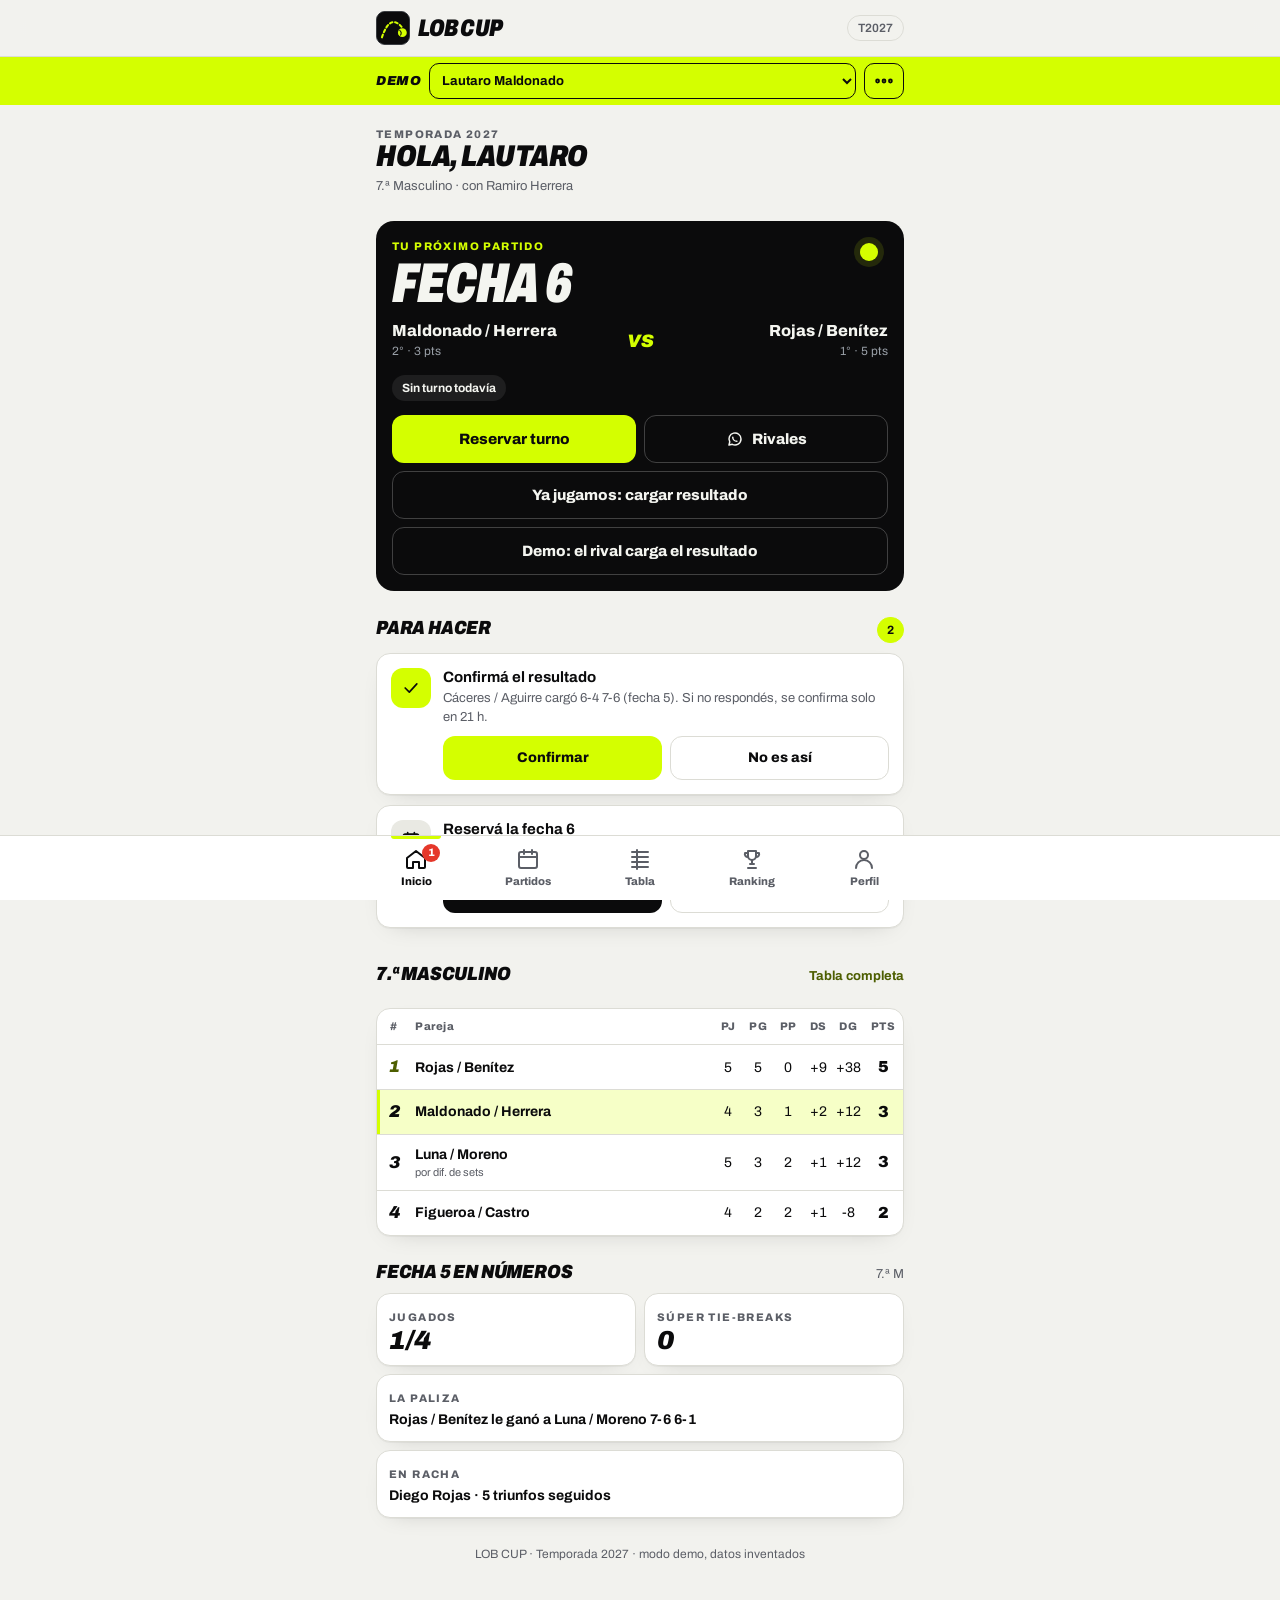
==== demo/lob-cup-demo.html @ bacb91ec "Pantallas: inicio, partidos, tabla, ranking, perfil y panel; demo en un archivo Co-Authored-By: Clau" ====
<!doctype html>
<html lang="es-AR">
<head>
<meta charset="utf-8">
<meta name="viewport" content="width=device-width, initial-scale=1, viewport-fit=cover">
<meta name="theme-color" content="#0b0b0c">
<meta name="description" content="Liga amateur de pádel: fixture, resultados, tabla y ranking.">
<title>LOB CUP</title>
<link rel="preconnect" href="https://fonts.googleapis.com">
<link rel="preconnect" href="https://fonts.gstatic.com" crossorigin>
<link href="https://fonts.googleapis.com/css2?family=Archivo:ital,wdth,wght@0,62..125,400..900;1,62..125,400..900&display=swap" rel="stylesheet">
<style>
/* =====================================================================
   LOB CUP — identidad visual
   Negro + amarillo "volt" + rojo de alerta. Tipografía Archivo (ancha y
   condensada, en itálica para los titulares). Mobile-first (390 px).
   ===================================================================== */
:root {
  --bg: #f2f2ee;
  --surface: #ffffff;
  --surface-2: #e9e9e3;
  --ink: #0b0b0c;
  --mute: #5b5e66;
  --line: #dcdcd5;
  --volt: #d4ff00;
  --volt-ink: #0b0b0c;
  --volt-text: #4d5e00;      /* volt legible sobre fondo claro */
  --hot: #e5372a;
  --ok: #0f9f5a;
  --warn: #b26b00;
  --blue: #2c5bff;
  --hero: #0b0b0c;
  --hero-ink: #f4f5f0;
  --hero-mute: #9aa0a8;
  --shadow: 0 1px 0 rgba(0, 0, 0, .04), 0 8px 24px -16px rgba(0, 0, 0, .25);
  --r: 14px;
  --tab-h: 64px;
  --font: 'Archivo', system-ui, -apple-system, 'Segoe UI', Roboto, sans-serif;
  color-scheme: light;
}
@media (prefers-color-scheme: dark) {
  :root:not([data-theme="light"]) {
    --bg: #0a0b0d; --surface: #15171b; --surface-2: #1e2127; --ink: #f4f5f0; --mute: #979ca6; --line: #282c33;
    --volt-text: #d4ff00; --hot: #ff5446; --ok: #2fdc84; --warn: #ffb020; --blue: #6b8cff;
    --hero: #000000; --shadow: 0 1px 0 rgba(255, 255, 255, .03); color-scheme: dark;
  }
}
:root[data-theme="dark"] {
  --bg: #0a0b0d; --surface: #15171b; --surface-2: #1e2127; --ink: #f4f5f0; --mute: #979ca6; --line: #282c33;
  --volt-text: #d4ff00; --hot: #ff5446; --ok: #2fdc84; --warn: #ffb020; --blue: #6b8cff;
  --hero: #000000; --shadow: 0 1px 0 rgba(255, 255, 255, .03); color-scheme: dark;
}

* { box-sizing: border-box; margin: 0; padding: 0; }
html { -webkit-text-size-adjust: 100%; }
body {
  background: var(--bg); color: var(--ink); font-family: var(--font); font-size: 15px; line-height: 1.4;
  min-height: 100vh; -webkit-tap-highlight-color: transparent; overflow-x: hidden;
}
button, input, select, textarea { font: inherit; color: inherit; }
button { cursor: pointer; border: 0; background: none; }
a { color: inherit; }
.num, .tab-num { font-variant-numeric: tabular-nums; }
.sr { position: absolute; width: 1px; height: 1px; overflow: hidden; clip: rect(0 0 0 0); }
[hidden] { display: none !important; }

/* ---------- Encabezado ---------- */
.top {
  position: sticky; top: 0; z-index: 20; background: color-mix(in srgb, var(--bg) 88%, transparent);
  backdrop-filter: blur(12px); -webkit-backdrop-filter: blur(12px); border-bottom: 1px solid var(--line);
}
.top-in { max-width: 560px; margin: 0 auto; padding: 10px 16px; display: flex; align-items: center; gap: 10px; min-height: 56px; }
.logo { display: flex; align-items: center; gap: 8px; text-decoration: none; min-width: 0; }
.logo svg { width: 34px; height: 34px; flex: none; }
.logo b {
  font-weight: 900; font-style: italic; font-stretch: 75%; font-size: 24px; letter-spacing: -.5px; text-transform: uppercase;
  line-height: 1; white-space: nowrap;
}
.top .sp { flex: 1; }
.pill { display: inline-flex; align-items: center; gap: 6px; border: 1px solid var(--line); border-radius: 999px; padding: 4px 10px; font-size: 12px; font-weight: 600; color: var(--mute); white-space: nowrap; }
.icon-btn { width: 44px; height: 44px; border-radius: 12px; display: grid; place-items: center; flex: none; }
.icon-btn:active { background: var(--surface-2); }
.icon-btn svg { width: 22px; height: 22px; }

/* Barra de demo */
.demo-bar { background: var(--volt); color: var(--volt-ink); }
.demo-in { max-width: 560px; margin: 0 auto; padding: 6px 16px; display: flex; align-items: center; gap: 8px; font-size: 13px; font-weight: 700; }
.demo-in .tag { font-weight: 900; font-style: italic; letter-spacing: .5px; }
.demo-in select {
  flex: 1; min-width: 0; height: 36px; border-radius: 10px; border: 1.5px solid var(--volt-ink); background: transparent; color: var(--volt-ink);
  padding: 0 8px; font-weight: 700; font-size: 13px;
}
.demo-in select option { color: #0b0b0c; background: #fff; }
.demo-in .icon-btn { width: 40px; height: 36px; border: 1.5px solid var(--volt-ink); border-radius: 10px; }

/* ---------- Contenido ---------- */
main { max-width: 560px; margin: 0 auto; padding: 16px 16px calc(var(--tab-h) + 28px + env(safe-area-inset-bottom)); }
.h1 { font-weight: 900; font-style: italic; font-stretch: 80%; text-transform: uppercase; font-size: 30px; line-height: .95; letter-spacing: -.5px; }
.h2 { font-weight: 900; font-style: italic; font-stretch: 85%; text-transform: uppercase; font-size: 19px; letter-spacing: -.2px; line-height: 1.05; }
.kicker { font-size: 11px; font-weight: 800; letter-spacing: 1.4px; text-transform: uppercase; color: var(--mute); }
.mute { color: var(--mute); }
.small { font-size: 13px; }
.sec { margin-top: 26px; }
.sec-h { display: flex; align-items: baseline; justify-content: space-between; gap: 10px; margin-bottom: 10px; }
.sec-h a, .link { font-size: 13px; font-weight: 700; color: var(--volt-text); text-decoration: none; background: none; min-height: 44px; display: inline-flex; align-items: center; }
.saludo { display: flex; justify-content: space-between; align-items: flex-end; gap: 12px; }
.saludo p { margin-top: 6px; }

.card { background: var(--surface); border: 1px solid var(--line); border-radius: var(--r); box-shadow: var(--shadow); }
.card.pad { padding: 16px; }
.stack > * + * { margin-top: 10px; }
.row { display: flex; align-items: center; gap: 10px; }
.grow { flex: 1; min-width: 0; }
.ellipsis { white-space: nowrap; overflow: hidden; text-overflow: ellipsis; }

/* Héroe: el momento de marca (siempre negro) */
.hero {
  position: relative; overflow: hidden; background: var(--hero); color: var(--hero-ink); border-radius: 18px; padding: 18px 16px 16px;
  isolation: isolate;
}
.hero::before { /* la parábola del globo */
  content: ""; position: absolute; z-index: -1; right: -70px; top: -120px; width: 300px; height: 260px;
  border: 2px dashed rgba(212, 255, 0, .35); border-radius: 50%; border-left-color: transparent; border-bottom-color: transparent; transform: rotate(-12deg);
}
.hero::after { content: ""; position: absolute; z-index: -1; right: 26px; top: 22px; width: 18px; height: 18px; border-radius: 50%; background: var(--volt); box-shadow: 0 0 0 6px rgba(212, 255, 0, .12); }
.hero .kicker { color: var(--volt); }
.hero .fecha-big { font-weight: 900; font-style: italic; font-stretch: 70%; font-size: 56px; line-height: .85; letter-spacing: -1px; text-transform: uppercase; }
.hero .vs { margin-top: 14px; display: grid; grid-template-columns: 1fr auto 1fr; gap: 8px; align-items: center; }
.hero .vs .lado { min-width: 0; }
.hero .vs .lado b { display: block; font-weight: 800; font-size: 16px; line-height: 1.15; overflow-wrap: anywhere; }
.hero .vs .lado span { font-size: 12px; color: var(--hero-mute); }
.hero .vs .lado.der { text-align: right; }
.hero .vs .x { font-weight: 900; font-style: italic; font-size: 18px; color: var(--volt); }
.hero .chips { margin-top: 14px; display: flex; flex-wrap: wrap; gap: 6px; }
.hero .chip { background: rgba(255, 255, 255, .08); color: var(--hero-ink); border-color: transparent; }
.hero .acciones { margin-top: 14px; display: grid; grid-template-columns: 1fr 1fr; gap: 8px; }
.hero .btn.ghost { color: var(--hero-ink); border-color: rgba(255, 255, 255, .22); }

/* Botones */
.btn {
  min-height: 48px; padding: 0 16px; border-radius: 12px; font-weight: 800; font-size: 15px; display: inline-flex; align-items: center; justify-content: center;
  gap: 8px; text-align: center; line-height: 1.1; border: 1.5px solid transparent; text-decoration: none; user-select: none;
  transition: transform .08s ease;
}
.btn:active { transform: scale(.98); }
.btn.volt { background: var(--volt); color: var(--volt-ink); }
.btn.dark { background: var(--ink); color: var(--bg); }
.btn.ghost { border-color: var(--line); background: transparent; }
.btn.hot { background: var(--hot); color: #fff; }
.btn.ok { background: var(--ok); color: #fff; }
.btn.block { width: 100%; }
.btn.sm { min-height: 44px; font-size: 14px; padding: 0 12px; }
.btn[disabled] { opacity: .45; pointer-events: none; }
.btn svg { width: 18px; height: 18px; flex: none; }
.btns { display: grid; grid-template-columns: 1fr 1fr; gap: 8px; }
.btns.one { grid-template-columns: 1fr; }

/* Chips de estado */
.chip { display: inline-flex; align-items: center; gap: 5px; height: 26px; padding: 0 9px; border-radius: 999px; font-size: 12px; font-weight: 700; border: 1px solid var(--line); white-space: nowrap; }
.chip .dot { width: 7px; height: 7px; border-radius: 50%; background: currentColor; }
.chip.ok { color: var(--ok); border-color: color-mix(in srgb, var(--ok) 40%, transparent); }
.chip.warn { color: var(--warn); border-color: color-mix(in srgb, var(--warn) 45%, transparent); }
.chip.hot { color: var(--hot); border-color: color-mix(in srgb, var(--hot) 45%, transparent); }
.chip.volt { background: var(--volt); color: var(--volt-ink); border-color: var(--volt); }
.chip.solid { background: var(--ink); color: var(--bg); border-color: var(--ink); }

/* Filtros (categorías, fechas) */
.filtros { display: flex; gap: 6px; overflow-x: auto; scrollbar-width: none; margin: 0 -16px; padding: 2px 16px 4px; scroll-snap-type: x proximity; }
.filtros::-webkit-scrollbar { display: none; }
.filtros button {
  flex: none; min-height: 40px; padding: 0 14px; border-radius: 999px; border: 1.5px solid var(--line); font-weight: 800; font-size: 13px; white-space: nowrap; scroll-snap-align: start;
}
.filtros button.on { background: var(--ink); color: var(--bg); border-color: var(--ink); }
.seg { display: grid; grid-auto-flow: column; grid-auto-columns: 1fr; background: var(--surface-2); border-radius: 12px; padding: 4px; gap: 4px; }
.seg button { min-height: 40px; border-radius: 9px; font-weight: 800; font-size: 13px; color: var(--mute); }
.seg button.on { background: var(--surface); color: var(--ink); box-shadow: var(--shadow); }

/* Pendientes */
.pend { display: flex; gap: 12px; padding: 14px; align-items: flex-start; }
.pend .ico { width: 40px; height: 40px; border-radius: 12px; display: grid; place-items: center; flex: none; background: var(--surface-2); }
.pend .ico svg { width: 20px; height: 20px; }
.pend.urg .ico { background: var(--volt); color: var(--volt-ink); }
.pend.hot .ico { background: color-mix(in srgb, var(--hot) 16%, transparent); color: var(--hot); }
.pend b { display: block; font-size: 15px; line-height: 1.2; }
.pend p { font-size: 13px; color: var(--mute); margin-top: 3px; }
.pend .btns { margin-top: 10px; }

/* Marcador (sets) */
.marcador { display: grid; grid-template-columns: minmax(0, 1fr) auto; row-gap: 6px; column-gap: 10px; align-items: center; }
.marcador .eq { min-width: 0; font-weight: 700; font-size: 14px; line-height: 1.2; overflow-wrap: anywhere; }
.marcador .eq.gana { font-weight: 900; }
.marcador .eq.gana::after { content: " ●"; color: var(--volt-text); font-size: 10px; vertical-align: middle; }
.marcador .sets { display: flex; gap: 4px; }
.marcador .sets span { width: 28px; height: 30px; border-radius: 7px; display: grid; place-items: center; font-weight: 900; font-size: 16px; background: var(--surface-2); font-variant-numeric: tabular-nums; }
.marcador .sets span.g { background: var(--ink); color: var(--bg); }
.marcador .sets span.stb { font-size: 13px; }

/* Tarjeta de partido */
.partido { padding: 12px 14px; display: block; width: 100%; text-align: left; }
.partido + .partido { border-top: 1px solid var(--line); }
.partido .meta { display: flex; justify-content: space-between; align-items: center; gap: 8px; margin-bottom: 8px; font-size: 12px; color: var(--mute); font-weight: 700; }
.partido.mio { box-shadow: inset 3px 0 0 var(--volt); }
.lista { overflow: hidden; }

/* Tabla de posiciones */
.tabla { width: 100%; border-collapse: collapse; table-layout: fixed; }
.tabla th { font-size: 11px; font-weight: 800; color: var(--mute); text-align: center; padding: 10px 0; border-bottom: 1px solid var(--line); letter-spacing: .5px; }
.tabla td { padding: 10px 0; text-align: center; border-bottom: 1px solid var(--line); font-variant-numeric: tabular-nums; font-size: 14px; }
.tabla tr:last-child td { border-bottom: 0; }
.tabla th.pos, .tabla td.pos { width: 34px; }
.tabla td.pos { font-weight: 900; font-style: italic; font-size: 17px; }
.tabla th.n, .tabla td.n { width: 30px; }
.tabla th.pts, .tabla td.pts { width: 40px; }
.tabla td.pts { font-weight: 900; font-size: 16px; }
.tabla th.eq, .tabla td.eq { text-align: left; padding-left: 4px; padding-right: 6px; }
.tabla td.eq b { display: block; font-size: 14px; white-space: nowrap; overflow: hidden; text-overflow: ellipsis; }
.tabla td.eq small { display: block; font-size: 11px; color: var(--mute); white-space: nowrap; overflow: hidden; text-overflow: ellipsis; }
.tabla tr.mia td { background: color-mix(in srgb, var(--volt) 22%, transparent); }
.tabla tr.mia td.pos { box-shadow: inset 3px 0 0 var(--volt); }
.tabla tr[data-act] { cursor: pointer; }
.tabla tr.podio1 td.pos { color: var(--volt-text); }

/* Ranking */
.podio { display: grid; grid-template-columns: 1fr 1.15fr 1fr; gap: 8px; align-items: end; }
.podio .p { background: var(--surface); border: 1px solid var(--line); border-radius: 14px; padding: 12px 8px; text-align: center; min-width: 0; }
.podio .p.uno { background: var(--hero); color: var(--hero-ink); border-color: var(--hero); padding-top: 18px; }
.podio .p .lugar { font-weight: 900; font-style: italic; font-stretch: 70%; font-size: 34px; line-height: .9; }
.podio .p.uno .lugar { color: var(--volt); font-size: 44px; }
.podio .p b { display: block; font-size: 13px; line-height: 1.15; margin-top: 6px; overflow-wrap: anywhere; }
.podio .p .pts { font-weight: 900; font-size: 18px; margin-top: 4px; font-variant-numeric: tabular-nums; }
.podio .p small { font-size: 11px; opacity: .7; }
.rk-row { display: grid; grid-template-columns: 34px minmax(0, 1fr) auto 52px; gap: 8px; align-items: center; padding: 10px 14px; min-height: 56px; width: 100%; text-align: left; }
.rk-row + .rk-row { border-top: 1px solid var(--line); }
.rk-row .pos { font-weight: 900; font-style: italic; font-size: 17px; text-align: center; }
.rk-row b { display: block; font-size: 14px; white-space: nowrap; overflow: hidden; text-overflow: ellipsis; }
.rk-row small { display: block; font-size: 12px; color: var(--mute); white-space: nowrap; overflow: hidden; text-overflow: ellipsis; }
.rk-row .pts { font-weight: 900; font-size: 17px; text-align: right; font-variant-numeric: tabular-nums; }
.rk-row.yo { background: color-mix(in srgb, var(--volt) 22%, transparent); }
.racha { font-size: 11px; font-weight: 900; padding: 3px 7px; border-radius: 6px; background: var(--surface-2); white-space: nowrap; }
.racha.G { background: var(--volt); color: var(--volt-ink); }
.racha.P { color: var(--hot); }
.ultimos { display: flex; gap: 4px; }
.ultimos i { width: 22px; height: 22px; border-radius: 6px; display: grid; place-items: center; font-style: normal; font-size: 11px; font-weight: 900; background: var(--surface-2); }
.ultimos i.G { background: var(--volt); color: var(--volt-ink); }

/* Estadísticas */
.stats { display: grid; grid-template-columns: repeat(4, minmax(0, 1fr)); gap: 8px; }
.stat { background: var(--surface-2); border-radius: 12px; padding: 10px 6px; text-align: center; min-width: 0; }
.stat b { display: block; font-weight: 900; font-size: 22px; line-height: 1; font-variant-numeric: tabular-nums; }
.stat span { display: block; font-size: 11px; color: var(--mute); margin-top: 4px; font-weight: 700; }
.hero .stat { background: rgba(255, 255, 255, .07); }
.hero .stat span { color: var(--hero-mute); }

/* Destacados de la fecha */
.dest { display: grid; grid-template-columns: 1fr 1fr; gap: 8px; }
.dest .card { padding: 12px; min-width: 0; }
.dest .card b { display: block; font-size: 14px; margin-top: 4px; line-height: 1.2; overflow-wrap: anywhere; }
.dest .card .big { font-weight: 900; font-style: italic; font-size: 26px; line-height: 1; }
.dest .card.full { grid-column: 1 / -1; }

/* Formularios */
.campo { display: block; }
.campo + .campo { margin-top: 12px; }
.campo span { display: block; font-size: 13px; font-weight: 700; margin-bottom: 6px; }
.campo input, .campo select, .campo textarea {
  width: 100%; min-height: 48px; border-radius: 12px; border: 1.5px solid var(--line); background: var(--surface); padding: 10px 12px; font-size: 16px;
}
.campo textarea { min-height: 84px; resize: vertical; }
.campo input:focus, .campo select:focus, .campo textarea:focus { outline: none; border-color: var(--ink); }
.grid2 { display: grid; grid-template-columns: 1fr 1fr; gap: 10px; }
.grid2 .campo + .campo { margin-top: 0; }
.ayuda { font-size: 12px; color: var(--mute); margin-top: 6px; }
.error { color: var(--hot); font-weight: 700; font-size: 13px; }
.switch { display: flex; align-items: center; justify-content: space-between; gap: 12px; min-height: 52px; padding: 6px 0; }
.switch input { width: 48px; height: 28px; appearance: none; -webkit-appearance: none; background: var(--line); border-radius: 999px; position: relative; flex: none; transition: background .15s; }
.switch input::after { content: ""; position: absolute; top: 3px; left: 3px; width: 22px; height: 22px; border-radius: 50%; background: #fff; transition: transform .15s; box-shadow: 0 1px 3px rgba(0, 0, 0, .3); }
.switch input:checked { background: var(--ink); }
.switch input:checked::after { transform: translateX(20px); background: var(--volt); }

/* Editor de resultado */
.score { display: grid; grid-template-columns: minmax(0, 1fr) 120px 120px; gap: 8px 6px; align-items: center; }
.score .hd { font-size: 12px; font-weight: 800; text-align: center; color: var(--mute); text-transform: uppercase; letter-spacing: .5px; overflow-wrap: anywhere; }
.score .lbl { font-weight: 800; font-size: 13px; line-height: 1.15; }
.score .lbl small { display: block; font-size: 11px; color: var(--mute); font-weight: 600; }
.step { display: grid; grid-template-columns: 38px 1fr 38px; align-items: center; background: var(--surface-2); border-radius: 12px; height: 48px; }
.step button { height: 48px; font-size: 22px; font-weight: 700; border-radius: 12px; }
.step button:active { background: var(--line); }
.step output { text-align: center; font-weight: 900; font-size: 22px; font-variant-numeric: tabular-nums; }
.score .fila-stb[hidden] { display: none; }
.veredicto { margin-top: 14px; padding: 12px; border-radius: 12px; background: var(--surface-2); font-weight: 800; font-size: 14px; }
.veredicto.ok { background: color-mix(in srgb, var(--volt) 35%, transparent); }
.veredicto.mal { color: var(--hot); }

/* Turnos para reservar */
.dias { display: flex; gap: 6px; overflow-x: auto; scrollbar-width: none; margin: 0 -16px; padding: 2px 16px 6px; }
.dias::-webkit-scrollbar { display: none; }
.dias button { flex: none; width: 58px; min-height: 64px; border-radius: 12px; border: 1.5px solid var(--line); display: grid; place-items: center; padding: 6px 0; line-height: 1.05; }
.dias button small { font-size: 11px; font-weight: 700; color: var(--mute); text-transform: uppercase; }
.dias button b { font-size: 20px; font-weight: 900; }
.dias button.on { background: var(--ink); color: var(--bg); border-color: var(--ink); }
.dias button.on small { color: var(--bg); opacity: .7; }
.slots { display: grid; grid-template-columns: 1fr 1fr; gap: 8px; margin-top: 10px; }
.slot { min-height: 60px; border-radius: 12px; border: 1.5px solid var(--line); padding: 8px 10px; text-align: left; }
.slot b { display: block; font-size: 16px; font-weight: 900; font-variant-numeric: tabular-nums; }
.slot small { font-size: 12px; color: var(--mute); font-weight: 700; }
.slot.on { border-color: var(--ink); background: var(--volt); color: var(--volt-ink); }
.slot.on small { color: var(--volt-ink); }
.slot[disabled] { opacity: .4; }

/* Barra de pestañas */
.tabs {
  position: fixed; left: 0; right: 0; bottom: 0; z-index: 30; background: var(--surface); border-top: 1px solid var(--line);
  padding-bottom: env(safe-area-inset-bottom);
}
.tabs-in { max-width: 560px; margin: 0 auto; display: grid; grid-template-columns: repeat(5, 1fr); height: var(--tab-h); }
.tabs button { display: flex; flex-direction: column; align-items: center; justify-content: center; gap: 3px; font-size: 11px; font-weight: 800; color: var(--mute); position: relative; min-width: 0; }
.tabs button svg { width: 24px; height: 24px; }
.tabs button.on { color: var(--ink); }
.tabs button.on::before { content: ""; position: absolute; top: 0; left: 28%; right: 28%; height: 3px; border-radius: 0 0 3px 3px; background: var(--volt); }
.tabs .badge { position: absolute; top: 8px; left: calc(50% + 6px); min-width: 18px; height: 18px; border-radius: 9px; background: var(--hot); color: #fff; font-size: 11px; display: grid; place-items: center; padding: 0 5px; }

/* Hoja inferior */
.overlay { position: fixed; inset: 0; z-index: 50; background: rgba(0, 0, 0, .5); display: flex; align-items: flex-end; justify-content: center; animation: fade .15s ease; }
.sheet {
  width: 100%; max-width: 560px; max-height: 92vh; overflow-y: auto; overscroll-behavior: contain; background: var(--bg); border-radius: 20px 20px 0 0;
  padding: 8px 16px calc(20px + env(safe-area-inset-bottom)); animation: sube .2s ease;
}
.sheet .asa { width: 40px; height: 5px; border-radius: 3px; background: var(--line); margin: 4px auto 10px; }
.sheet-h { display: flex; align-items: center; gap: 8px; margin-bottom: 14px; }
.sheet-h .h2 { flex: 1; min-width: 0; }
@keyframes sube { from { transform: translateY(40px); opacity: .5; } to { transform: none; opacity: 1; } }
@keyframes fade { from { opacity: 0; } to { opacity: 1; } }

.toast {
  position: fixed; left: 16px; right: 16px; bottom: calc(var(--tab-h) + 14px + env(safe-area-inset-bottom)); z-index: 60; max-width: 528px; margin: 0 auto;
  background: var(--ink); color: var(--bg); padding: 14px 16px; border-radius: 14px; font-weight: 700; font-size: 14px; box-shadow: 0 10px 30px rgba(0, 0, 0, .3);
  animation: sube .2s ease;
}
.toast.mal { background: var(--hot); color: #fff; }

/* Línea de tiempo del partido */
.linea { list-style: none; border-left: 2px solid var(--line); margin-left: 6px; padding-left: 14px; }
.linea li { position: relative; font-size: 13px; padding: 4px 0; }
.linea li::before { content: ""; position: absolute; left: -20px; top: 9px; width: 10px; height: 10px; border-radius: 50%; background: var(--line); }
.linea li.ok::before { background: var(--ok); }
.linea li.hot::before { background: var(--hot); }
.linea li.volt::before { background: var(--volt); }

.vacio { text-align: center; padding: 28px 16px; color: var(--mute); }
.vacio b { display: block; color: var(--ink); font-size: 16px; margin-bottom: 4px; }
.versiones { display: grid; grid-template-columns: 1fr 1fr; gap: 8px; }
.versiones .card { padding: 10px; min-width: 0; }
.versiones .card b { font-size: 12px; display: block; margin-bottom: 4px; }
.versiones .sets-txt { font-weight: 900; font-size: 18px; font-variant-numeric: tabular-nums; }
.log { font-size: 13px; padding: 10px 14px; }
.log + .log { border-top: 1px solid var(--line); }
.log time { display: block; font-size: 11px; color: var(--mute); font-weight: 700; }
.avatar { width: 56px; height: 56px; border-radius: 16px; background: var(--volt); color: var(--volt-ink); display: grid; place-items: center; font-weight: 900; font-style: italic; font-size: 22px; flex: none; }
.lineas-explica { list-style: none; font-size: 14px; }
.lineas-explica li { display: flex; justify-content: space-between; gap: 10px; padding: 8px 0; border-bottom: 1px dashed var(--line); }
.lineas-explica li:last-child { border-bottom: 0; }
.lineas-explica b { font-variant-numeric: tabular-nums; }
.pie { text-align: center; color: var(--mute); font-size: 12px; margin-top: 28px; }

</style>
<link rel="icon" href="data:image/svg+xml,%3Csvg xmlns='http://www.w3.org/2000/svg' viewBox='0 0 40 40'%3E%3Crect width='40' height='40' rx='10' fill='%230b0b0c'/%3E%3Cpath d='M7 31 Q 17 1 32 21' fill='none' stroke='%23d4ff00' stroke-width='2.4' stroke-dasharray='3.2 3.2' stroke-linecap='round'/%3E%3Ccircle cx='31' cy='25.5' r='5.2' fill='%23d4ff00'/%3E%3C/svg%3E">
<script>
// =====================================================================
// Configuración de la app. Es lo único que hay que tocar para salir en vivo.
// - marca: el nombre de la liga (cambialo acá y cambia en toda la app).
// - supabaseUrl / supabaseAnonKey: de Supabase → Project Settings → API.
//   Si quedan vacías, la app arranca en MODO DEMO con datos inventados.
// La "anon key" es pública por diseño: la seguridad la ponen las reglas (RLS)
// de supabase/schema.sql. NUNCA pegues acá la "service_role" key.
// =====================================================================
window.LOB_CONFIG = {
  marca: 'LOB CUP',
  lema: 'Liga amateur de pádel · Córdoba',
  supabaseUrl: '',
  supabaseAnonKey: '',
};

</script>
</head>
<body>
<div id="app"></div>
<div id="capa"></div>
<div id="toast" class="toast" role="status" aria-live="polite" hidden></div>
<script>
"use strict";
const __logica = (() => {
// =====================================================================
// Reglas de la liga (funciones puras, sin pantalla ni base de datos).
// Son LAS MISMAS reglas que calcula Postgres en supabase/schema.sql
// (tabla_categoria, ranking_jugadores). Si cambiás una, cambiá la otra
// y corré: node tests/logica.test.mjs
// =====================================================================

const CONFIG_BASE = {
  temporada: 'Temporada 2027',
  puntos_victoria: 1,          // tabla por pareja: 1 punto por partido ganado (como la liga actual)
  puntos_derrota: 0,
  rk_gana_2sets: 100,          // ranking individual (Puntos LOB)
  rk_gana_stb: 80,
  rk_pierde_stb: 40,
  rk_pierde_2sets: 20,
  rk_wo_favor: 100,
  rk_wo_contra: -30,
  horas_autoconfirmar: 24,
  valor_turno: 36000,
  monto_sena: 9000,
  alias: 'lobcup.liga',
  ventana_dias: 14,
};

// --------------------------------------------------------------------
// Sets
// --------------------------------------------------------------------
// Sets 1 y 2: 6-0 a 6-4, 7-5 o 7-6. Set 3: súper tie-break a 11, diferencia de 2
// (11-9, 12-10, 13-11...).
function setValido(a, b, n) {
  if (!Number.isInteger(a) || !Number.isInteger(b) || a < 0 || b < 0 || a === b) return false;
  const g = Math.max(a, b), p = Math.min(a, b);
  if (n === 3) return g >= 11 && g - p >= 2 && (g === 11 || g - p === 2);
  return (g === 6 && p <= 4) || (g === 7 && (p === 5 || p === 6));
}

// sets: [[a,b],[a,b],[a,b]?] desde el punto de vista de la pareja A.
// Devuelve { ok, error, ganador: 'a'|'b', stb }
function validarSets(sets) {
  const s = (sets || []).filter((x) => x && x[0] !== '' && x[0] != null && x[1] !== '' && x[1] != null)
    .map((x) => [Number(x[0]), Number(x[1])]);
  if (s.length < 2) return { ok: false, error: 'Cargá al menos los dos primeros sets.' };
  for (let i = 0; i < 2; i++) {
    if (!setValido(s[i][0], s[i][1], i + 1)) return { ok: false, error: `El set ${i + 1} (${s[i][0]}-${s[i][1]}) no es válido. Va de 6-0 a 6-4, 7-5 o 7-6.` };
  }
  const g1 = s[0][0] > s[0][1] ? 'a' : 'b', g2 = s[1][0] > s[1][1] ? 'a' : 'b';
  if (g1 === g2) {
    if (s.length > 2) return { ok: false, error: 'Si una pareja ganó los dos primeros sets, no hay súper tie-break.' };
    return { ok: true, ganador: g1, stb: false, sets: s };
  }
  if (s.length < 3) return { ok: false, error: 'Van 1 set a 1: falta el súper tie-break.' };
  if (!setValido(s[2][0], s[2][1], 3)) return { ok: false, error: `El súper tie-break (${s[2][0]}-${s[2][1]}) no es válido. Es a 11 con diferencia de 2 (11-9, 12-10...).` };
  return { ok: true, ganador: s[2][0] > s[2][1] ? 'a' : 'b', stb: true, sets: s.slice(0, 3) };
}

const SETS_WO = [[6, 0], [6, 0]];

// Sets y games de un partido para la pareja A y la B.
// Igual que la liga actual: los puntos del súper tie-break suman como games.
function contarSets(sets) {
  let sa = 0, sb = 0, ga = 0, gb = 0;
  for (const [a, b] of sets || []) { ga += a; gb += b; if (a > b) sa++; else sb++; }
  return { sa, sb, ga, gb };
}

// Sets dados vuelta (para mostrarlos desde el lado de la pareja B).
const invertirSets = (sets) => (sets || []).map(([a, b]) => [b, a]);
const textoSets = (sets) => (sets || []).map(([a, b]) => `${a}-${b}`).join('  ');

// --------------------------------------------------------------------
// Tabla de posiciones por categoría (por pareja)
// Orden: 1) puntos 2) dif. sets 3) dif. games 4) enfrentamiento directo
//        (partidos ganados entre las empatadas) 5) orden de inscripción (id)
// Solo cuentan partidos CONFIRMADOS. Parejas dadas de baja no aparecen,
// pero lo que jugaron contra las demás sigue contando.
// --------------------------------------------------------------------
function calcularTabla(parejas, partidos, cfg = CONFIG_BASE) {
  const st = new Map();
  for (const p of parejas) {
    if (p.estado !== 'activa') continue;
    st.set(p.id, { id: p.id, pj: 0, pg: 0, pp: 0, pts: 0, sf: 0, sc: 0, gf: 0, gc: 0, h2h: new Map() });
  }
  for (const m of partidos) {
    if (m.estado !== 'confirmado' || !m.ganador) continue;
    const { sa, sb, ga, gb } = contarSets(m.sets);
    const A = st.get(m.a), B = st.get(m.b);
    const ganoA = m.ganador === m.a;
    if (A) {
      A.pj++; A.sf += sa; A.sc += sb; A.gf += ga; A.gc += gb;
      if (ganoA) { A.pg++; A.pts += cfg.puntos_victoria; A.h2h.set(m.b, (A.h2h.get(m.b) || 0) + 1); } else { A.pp++; A.pts += cfg.puntos_derrota; }
    }
    if (B) {
      B.pj++; B.sf += sb; B.sc += sa; B.gf += gb; B.gc += ga;
      if (!ganoA) { B.pg++; B.pts += cfg.puntos_victoria; B.h2h.set(m.a, (B.h2h.get(m.a) || 0) + 1); } else { B.pp++; B.pts += cfg.puntos_derrota; }
    }
  }
  const filas = [...st.values()].map((r) => ({ ...r, ds: r.sf - r.sc, dg: r.gf - r.gc }));
  const clave = (r) => `${r.pts}|${r.ds}|${r.dg}`;
  // Enfrentamiento directo: partidos ganados contra las otras del mismo grupo de empate.
  for (const r of filas) {
    const grupo = filas.filter((o) => o !== r && clave(o) === clave(r));
    r.dir = grupo.reduce((n, o) => n + (r.h2h.get(o.id) || 0), 0);
  }
  filas.sort((x, y) => y.pts - x.pts || y.ds - x.ds || y.dg - x.dg || y.dir - x.dir || cmpId(x.id, y.id));
  return filas.map((r, i) => {
    const prev = filas[i - 1];
    let desempate = null;
    if (prev && prev.pts === r.pts) {
      desempate = prev.ds !== r.ds ? 'dif. de sets' : prev.dg !== r.dg ? 'dif. de games' : prev.dir !== r.dir ? 'enfrentamiento directo' : 'orden de inscripción';
    }
    const { h2h, ...resto } = r;
    return { pos: i + 1, ...resto, desempate };
  });
}

function cmpId(a, b) {
  const na = Number(a), nb = Number(b);
  if (!Number.isNaN(na) && !Number.isNaN(nb)) return na - nb;
  return String(a).localeCompare(String(b));
}

// --------------------------------------------------------------------
// Puntos LOB (ranking individual)
// --------------------------------------------------------------------
function puntosPartido(m, lado, cfg = CONFIG_BASE) {
  const gano = m.ganador === (lado === 'a' ? m.a : m.b);
  if (m.wo) return gano ? cfg.rk_wo_favor : cfg.rk_wo_contra;
  const stb = (m.sets || []).length >= 3;
  if (gano) return stb ? cfg.rk_gana_stb : cfg.rk_gana_2sets;
  return stb ? cfg.rk_pierde_stb : cfg.rk_pierde_2sets;
}

// Orden cronológico de un partido confirmado (fecha del fixture y después cuándo se confirmó).
const ordenCrono = (x, y) => x.fecha - y.fecha || (x.confirmado_at || 0) - (y.confirmado_at || 0) || cmpId(x.id, y.id);

// Ranking de jugadores. Orden: puntos, ganados, dif. sets, dif. games, nombre.
function calcularRanking(jugadores, parejas, partidos, cfg = CONFIG_BASE) {
  const parejaDe = new Map(parejas.map((p) => [p.id, p]));
  const st = new Map(jugadores.map((j) => [j.id, { id: j.id, nombre: j.nombre, pts: 0, pj: 0, pg: 0, pp: 0, sf: 0, sc: 0, gf: 0, gc: 0, historial: [] }]));
  const conf = partidos.filter((m) => m.estado === 'confirmado' && m.ganador).sort(ordenCrono);
  for (const m of conf) {
    const { sa, sb, ga, gb } = contarSets(m.sets);
    for (const lado of ['a', 'b']) {
      const p = parejaDe.get(m[lado]);
      if (!p) continue;
      const gano = m.ganador === m[lado];
      const pts = puntosPartido(m, lado, cfg);
      for (const jid of [p.jugador1, p.jugador2]) {
        const r = jid && st.get(jid);
        if (!r) continue;
        r.pj++; if (gano) r.pg++; else r.pp++;
        r.pts += pts;
        r.sf += lado === 'a' ? sa : sb; r.sc += lado === 'a' ? sb : sa;
        r.gf += lado === 'a' ? ga : gb; r.gc += lado === 'a' ? gb : ga;
        r.historial.push(gano ? 'G' : 'P');
      }
    }
  }
  const filas = [...st.values()].map((r) => ({ ...r, ds: r.sf - r.sc, dg: r.gf - r.gc, racha: racha(r.historial), ultimos: r.historial.slice(-5) }));
  filas.sort((x, y) => y.pts - x.pts || y.pg - x.pg || y.ds - x.ds || y.dg - x.dg || x.nombre.localeCompare(y.nombre, 'es'));
  return filas.map((r, i) => ({ pos: i + 1, ...r }));
}

// Racha actual: { tipo: 'G'|'P', n } o null.
function racha(historial) {
  if (!historial.length) return null;
  const tipo = historial[historial.length - 1];
  let n = 0;
  for (let i = historial.length - 1; i >= 0 && historial[i] === tipo; i--) n++;
  return { tipo, n };
}

// --------------------------------------------------------------------
// Fixture: todos contra todos, método del círculo (igual que la liga actual).
// Devuelve [[{a,b},...], ...] (una lista por fecha). Si son impares, una queda libre.
// --------------------------------------------------------------------
function roundRobin(ids) {
  const arr = ids.slice();
  if (arr.length % 2) arr.push(null);
  const n = arr.length, rondas = [];
  for (let r = 0; r < n - 1; r++) {
    const ronda = [];
    for (let i = 0; i < n / 2; i++) {
      const a = arr[i], b = arr[n - 1 - i];
      if (a != null && b != null) ronda.push({ a, b });
    }
    rondas.push(ronda);
    const ultimo = arr[n - 1];
    for (let j = n - 1; j > 1; j--) arr[j] = arr[j - 1];
    arr[1] = ultimo;
  }
  return rondas;
}

// --------------------------------------------------------------------
// Auto-confirmación: resultados "por confirmar" vencidos pasan a confirmados.
// --------------------------------------------------------------------
function vencidos(partidos, ahora = Date.now()) {
  return partidos.filter((m) => m.estado === 'por_confirmar' && m.vence_at && m.vence_at <= ahora);
}

// --------------------------------------------------------------------
// WhatsApp: celular argentino → link wa.me
// --------------------------------------------------------------------
function numeroWhatsApp(tel) {
  let d = String(tel || '').replace(/\D/g, '');
  if (!d) return '';
  if (d.startsWith('549')) return d;
  if (d.startsWith('54')) return '549' + d.slice(2);
  if (d.startsWith('0')) d = d.slice(1);
  d = d.replace(/^(\d{2,4})15(\d{6,8})$/, '$1$2'); // 0351 15 xxxxxxx
  if (d.length === 7) d = '351' + d;               // sin característica → Córdoba
  return '549' + d;
}
function linkWhatsApp(tel, texto = '') {
  const n = numeroWhatsApp(tel);
  return n ? `https://wa.me/${n}${texto ? '?text=' + encodeURIComponent(texto) : ''}` : '';
}

// --------------------------------------------------------------------
// Resumen de una fecha: lo más destacado.
// --------------------------------------------------------------------
function resumenFecha(partidos, fecha) {
  const conf = partidos.filter((m) => m.fecha === fecha && m.estado === 'confirmado' && !m.wo);
  const total = partidos.filter((m) => m.fecha === fecha).length;
  let paliza = null, partidazo = null;
  for (const m of conf) {
    const { ga, gb } = contarSets(m.sets);
    const dif = Math.abs(ga - gb);
    const stb = m.sets.length >= 3;
    if (!stb && (!paliza || dif > paliza.dif)) paliza = { partido: m, dif };
    if (stb) {
      const [x, y] = m.sets[2];
      const ajuste = Math.abs(x - y);
      if (!partidazo || ajuste < partidazo.ajuste) partidazo = { partido: m, ajuste };
    }
  }
  return { fecha, jugados: partidos.filter((m) => m.fecha === fecha && m.estado === 'confirmado').length, total, paliza, partidazo, stbs: conf.filter((m) => m.sets.length >= 3).length };
}

// Fecha local AAAA-MM-DD (para reservas).
const fechaISO = (ms) => { const d = new Date(ms); return `${d.getFullYear()}-${String(d.getMonth() + 1).padStart(2, '0')}-${String(d.getDate()).padStart(2, '0')}`; };

return { CONFIG_BASE, setValido, validarSets, SETS_WO, contarSets, invertirSets, textoSets, calcularTabla, puntosPartido, calcularRanking, racha, roundRobin, vencidos, numeroWhatsApp, linkWhatsApp, resumenFecha, fechaISO };
})();

const __datos_demo = (() => {
// =====================================================================
// Modo DEMO: la liga entera vive en memoria (y en localStorage si se puede).
// Hace las mismas validaciones que las funciones de supabase/schema.sql,
// así lo que se ve en la demo es lo que va a pasar con la base real.
// Todos los nombres y teléfonos son INVENTADOS.
// =====================================================================
const { CONFIG_BASE, validarSets, SETS_WO, roundRobin, vencidos, fechaISO } = __logica;
const CLAVE = 'lobcup-demo-v1';
const HORA = 3600e3, DIA = 24 * HORA;

const NOMBRES_M = ['Tomás', 'Bruno', 'Joaquín', 'Facundo', 'Nicolás', 'Matías', 'Lucas', 'Santiago', 'Franco', 'Agustín', 'Ignacio', 'Martín',
  'Gonzalo', 'Emiliano', 'Federico', 'Julián', 'Lautaro', 'Ramiro', 'Valentín', 'Iván', 'Diego', 'Pablo', 'Rodrigo', 'Leandro'];
const NOMBRES_F = ['Sofía', 'Valentina', 'Camila', 'Lucía', 'Martina', 'Julieta', 'Florencia', 'Agustina', 'Micaela', 'Carolina', 'Paula', 'Victoria',
  'Rocío', 'Belén', 'Milagros', 'Emilia', 'Daniela', 'Natalia', 'Romina', 'Celeste', 'Josefina', 'Candela', 'Pilar', 'Abril'];
const APELLIDOS = ['Arce', 'Villalba', 'Ferreyra', 'Bustamante', 'Peralta', 'Ledesma', 'Correa', 'Molina', 'Vera', 'Ojeda', 'Funes', 'Paz',
  'Godoy', 'Rivas', 'Toledo', 'Acosta', 'Maldonado', 'Herrera', 'Navarro', 'Ponce', 'Rojas', 'Benítez', 'Cáceres', 'Aguirre',
  'Luna', 'Moreno', 'Figueroa', 'Castro', 'Vega', 'Suárez', 'Juárez', 'Gallardo', 'Miranda', 'Lucero', 'Bravo', 'Cabrera',
  'Heredia', 'Ríos', 'Ortiz', 'Agüero', 'Montes', 'Salinas', 'Torres', 'Bazán', 'Campos', 'Guzmán', 'Olmos', 'Barrera'];

const CATEGORIAS_BASE = [
  { id: 1, nombre: '6.ª Masculino', nivel: 6, genero: 'M', orden: 1 },
  { id: 2, nombre: '7.ª Masculino', nivel: 7, genero: 'M', orden: 2 },
  { id: 3, nombre: '8.ª Masculino', nivel: 8, genero: 'M', orden: 3 },
  { id: 4, nombre: '6.ª Femenino', nivel: 6, genero: 'F', orden: 4 },
  { id: 5, nombre: '7.ª Femenino', nivel: 7, genero: 'F', orden: 5 },
  { id: 6, nombre: '8.ª Femenino', nivel: 8, genero: 'F', orden: 6 },
];

// Grilla de la liga actual (sin las mañanas de martes y jueves; con sábado a la tarde y 22:30 a 00:00).
const TURNOS_BASE = (() => {
  const t = []; let id = 0;
  for (let dia = 1; dia <= 5; dia++) {
    for (const [inicio, fin, canchas] of [['18:00', '19:30', 2], ['19:30', '21:00', 2], ['21:00', '22:30', 3], ['22:30', '24:00', 3]]) t.push({ id: ++id, dia, inicio, fin, canchas });
  }
  for (const [inicio, fin] of [['09:30', '11:00'], ['11:00', '12:30'], ['16:00', '17:30'], ['17:30', '19:00']]) t.push({ id: ++id, dia: 6, inicio, fin, canchas: 3 });
  return t;
})();

function prng(semilla) {
  let a = semilla >>> 0;
  return () => { a = (a + 0x6D2B79F5) >>> 0; let t = a; t = Math.imul(t ^ (t >>> 15), t | 1); t ^= t + Math.imul(t ^ (t >>> 7), t | 61); return ((t ^ (t >>> 14)) >>> 0) / 4294967296; };
}


// ---------------------------------------------------------------------
// Liga de ejemplo: 6 categorías × 8 parejas = 48 parejas, fixture de 7 fechas,
// fechas 1 a 4 jugadas, la 5 a medias, el resto por jugar.
// ---------------------------------------------------------------------
function generarLiga(ahora = Date.now()) {
  const r = prng(20270314);
  const elegir = (arr) => arr[Math.floor(r() * arr.length)];
  const jugadores = [], parejas = [], partidos = [], reservas = [], actividad = [];
  let jid = 0, pid = 0, mid = 0, rid = 0, aid = 0;
  const fuerza = new Map();
  for (const cat of CATEGORIAS_BASE) {
    const nombres = cat.genero === 'M' ? NOMBRES_M : NOMBRES_F;
    for (let k = 0; k < 8; k++) {
      const par = [];
      for (let s = 0; s < 2; s++) {
        const i = ((cat.id - 1) % 3) * 16 + k * 2 + s;         // 48 combinaciones distintas por género
        const ape = APELLIDOS[(i + (cat.genero === 'F' ? 7 : 0)) % APELLIDOS.length];
        jid++;
        jugadores.push({ id: 'j' + jid, nombre: nombres[i % nombres.length], apellido: ape, telefono: '351000' + String(1000 + jid).slice(-4), genero: cat.genero, rol: 'jugador' });
        par.push('j' + jid);
      }
      pid++;
      parejas.push({ id: pid, categoria_id: cat.id, jugador1: par[0], jugador2: par[1], estado: 'activa', creado_at: ahora - 60 * DIA + pid * 1000 });
      fuerza.set(pid, r());
    }
  }
  // Organizador
  jugadores.push({ id: 'org', nombre: 'Organización', apellido: '', telefono: '3510000000', genero: null, rol: 'organizador' });

  const YO = 'j17', MI_PAREJA = 9;                 // Lautaro Godoy · 7.ª Masculino (pareja 9 con Ramiro Rivas)
  const inicioFecha = (f) => ahora - (5 - f) * 7 * DIA - 2 * DIA;   // fecha 5 = esta semana
  const SETS_GANA = [[6, 0], [6, 1], [6, 2], [6, 3], [6, 4], [6, 4], [7, 5], [7, 6], [6, 3], [6, 2]];
  const setGanado = (ganaA) => { const [x, y] = elegir(SETS_GANA); return ganaA ? [x, y] : [y, x]; };
  function resultado(a, b) {
    const pa = 0.5 + (fuerza.get(a) - fuerza.get(b)) * 0.6;
    const ganaA = r() < pa;
    if (r() < 0.68) return { ganaA, sets: [setGanado(ganaA), setGanado(ganaA)] };
    const primero = r() < 0.5;
    const s3 = r() < 0.85 ? [11, Math.floor(r() * 10)] : [12, 10];
    return { ganaA, sets: [setGanado(primero ? ganaA : !ganaA), setGanado(primero ? !ganaA : ganaA), ganaA ? s3 : [s3[1], s3[0]]] };
  }

  for (const cat of CATEGORIAS_BASE) {
    const ids = parejas.filter((p) => p.categoria_id === cat.id).map((p) => p.id);
    roundRobin(ids).forEach((ronda, i) => {
      const fecha = i + 1;
      ronda.forEach(({ a, b }, j) => {
        mid++;
        const m = { id: mid, categoria_id: cat.id, fecha, a, b, estado: 'pendiente', sets: [], wo: false, ganador: null,
          cargado_por: null, cargado_pareja: null, cargado_at: null, vence_at: null, confirmado_por: null, confirmado_at: null,
          confirmado_via: null, disputa_motivo: null, disputa_sets: null, disputa_por: null, disputa_at: null, editado_por_org: false };
        const dia = inicioFecha(fecha) + j * 0.7 * DIA;
        const jugado = fecha <= 4 || (fecha === 5 && j < 2);
        if (jugado) {
          const res = resultado(a, b);
          const cargo = res.ganaA ? a : b;
          Object.assign(m, { estado: 'confirmado', sets: res.sets, ganador: res.ganaA ? a : b, cargado_pareja: cargo,
            cargado_por: parejas.find((p) => p.id === cargo).jugador1, cargado_at: dia + 2 * HORA, vence_at: dia + 26 * HORA,
            confirmado_at: dia + (r() < 0.8 ? 5 : 26) * HORA, confirmado_via: 'rival' });
          m.confirmado_via = m.confirmado_at - m.cargado_at >= 24 * HORA ? 'auto' : 'rival';
          const rival = cargo === a ? b : a;
          m.confirmado_por = m.confirmado_via === 'rival' ? parejas.find((p) => p.id === rival).jugador2 : null;
        }
        if (fecha >= 5 && fecha <= 6 && !jugado) {
          // Algunas reservas hechas para esta semana y la que viene
          if (r() < 0.55 && !(m.a === MI_PAREJA || m.b === MI_PAREJA)) {
            const base = new Date(ahora + (fecha === 5 ? 1 : 6) * DIA + j * DIA);
            const dow = base.getDay();
            const opciones = TURNOS_BASE.filter((t) => t.dia === dow);
            if (opciones.length) {
              const t = opciones[j % opciones.length];
              rid++;
              reservas.push({ id: rid, partido_id: mid, fecha: fechaISO(base.getTime()), inicio: t.inicio, fin: t.fin, cancha: 1 + (rid % t.canchas),
                estado: r() < 0.5 ? 'confirmada' : 'pendiente', creada_por: parejas.find((p) => p.id === a).jugador1, creada_at: ahora - DIA });
            }
          }
        }
        partidos.push(m);
      });
    });
  }

  // Escenas armadas para mostrar el flujo:
  const enCat = (c) => partidos.filter((m) => m.categoria_id === c);
  const mios = partidos.filter((m) => m.a === MI_PAREJA || m.b === MI_PAREJA);
  const rivalDe = (m) => (m.a === MI_PAREJA ? m.b : m.a);
  // 1) Mi fecha 5: el rival cargó el resultado y me toca confirmar.
  const m5 = mios.find((m) => m.fecha === 5);
  if (m5) {
    const res = resultado(m5.a, m5.b);
    const riv = rivalDe(m5);
    Object.assign(m5, { estado: 'por_confirmar', sets: res.sets, ganador: res.ganaA ? m5.a : m5.b, cargado_pareja: riv,
      cargado_por: parejas.find((p) => p.id === riv).jugador1, cargado_at: ahora - 3 * HORA, vence_at: ahora + 21 * HORA,
      confirmado_at: null, confirmado_via: null, confirmado_por: null });
  }
  // 2) Una disputa en mi categoría para que la resuelva el organizador.
  const disp = enCat(2).find((m) => m.fecha === 5 && m.estado === 'pendiente' && m !== m5);
  if (disp) for (let i = reservas.length - 1; i >= 0; i--) if (reservas[i].partido_id === disp.id) reservas.splice(i, 1);
  if (disp) {
    const quien = disp.a;
    Object.assign(disp, { estado: 'en_disputa', sets: [[6, 4], [3, 6], [11, 8]], ganador: disp.a, cargado_pareja: quien,
      cargado_por: parejas.find((p) => p.id === quien).jugador1, cargado_at: ahora - 20 * HORA, vence_at: ahora + 4 * HORA,
      disputa_motivo: 'El súper tie-break terminó 11-9 para nosotros, no 11-8 para ellos.', disputa_sets: [[6, 4], [3, 6], [9, 11]],
      disputa_por: parejas.find((p) => p.id === disp.b).jugador1, disputa_at: ahora - 18 * HORA });
  }
  // 3) Otros resultados esperando confirmación en otras categorías.
  for (const c of [1, 4, 6]) {
    const m = enCat(c).find((x) => x.fecha === 5 && x.estado === 'pendiente');
    if (m) {
      const res = resultado(m.a, m.b); const cargo = res.ganaA ? m.a : m.b;
      Object.assign(m, { estado: 'por_confirmar', sets: res.sets, ganador: cargo, cargado_pareja: cargo,
        cargado_por: parejas.find((p) => p.id === cargo).jugador1, cargado_at: ahora - 10 * HORA, vence_at: ahora + 14 * HORA });
    }
  }
  // 4) Una pareja esperando compañero (inscripción abierta) en 8.ª Femenino.
  jid++;
  jugadores.push({ id: 'j' + jid, nombre: 'Clara', apellido: 'Sarmiento', telefono: '351000' + String(1000 + jid).slice(-4), genero: 'F', rol: 'jugador' });
  pid++;
  parejas.push({ id: pid, categoria_id: 6, jugador1: 'j' + jid, jugador2: null, estado: 'activa', codigo: 'LOB7K2', creado_at: ahora - DIA });

  for (const m of partidos.filter((x) => x.estado !== 'pendiente').sort((x, y) => (x.cargado_at || 0) - (y.cargado_at || 0)).slice(-25)) {
    actividad.push({ id: ++aid, at: m.cargado_at, actor: m.cargado_por, tipo: 'resultado_cargado', partido_id: m.id, detalle: { sets: m.sets } });
    if (m.estado === 'confirmado') actividad.push({ id: ++aid, at: m.confirmado_at, actor: m.confirmado_por, tipo: m.confirmado_via === 'auto' ? 'resultado_autoconfirmado' : 'resultado_confirmado', partido_id: m.id, detalle: {} });
    if (m.estado === 'en_disputa') actividad.push({ id: ++aid, at: m.disputa_at, actor: m.disputa_por, tipo: 'resultado_disputado', partido_id: m.id, detalle: { motivo: m.disputa_motivo } });
  }
  actividad.sort((x, y) => y.at - x.at);

  return {
    version: 1,
    config: { ...CONFIG_BASE, whatsapp_org: '3510000000' },
    categorias: CATEGORIAS_BASE.map((c) => ({ ...c, inscripcion_abierta: true, fecha_en_juego: null })),
    jugadores, parejas, partidos, turnos: TURNOS_BASE.map((t) => ({ ...t })), reservas, actividad,
    yo: YO, ids: { jid, pid, mid, rid, aid },
  };
}

// ---------------------------------------------------------------------
// Capa de datos DEMO (misma interfaz que datos-supabase.js)
// ---------------------------------------------------------------------
function leerGuardado() {
  try { const t = localStorage.getItem(CLAVE); if (t) { const d = JSON.parse(t); if (d && d.version === 1) return d; } } catch (e) { /* sin localStorage */ }
  return null;
}
function guardar(db) { try { localStorage.setItem(CLAVE, JSON.stringify(db)); } catch (e) { /* sin localStorage: queda en memoria */ } }

function crearDemo() {
  let db = leerGuardado() || generarLiga();
  const fallar = (msg) => { throw new Error(msg); };
  const ahora = () => Date.now();
  const yo = () => db.yo;
  const esOrg = () => (db.jugadores.find((j) => j.id === db.yo) || {}).rol === 'organizador';
  const partido = (id) => db.partidos.find((m) => m.id === Number(id)) || fallar('Ese partido no existe.');
  const pareja = (id) => db.parejas.find((p) => p.id === id);
  const miParejaEn = (m, uid = yo()) => [m.a, m.b].find((id) => { const p = pareja(id); return p && (p.jugador1 === uid || p.jugador2 === uid); }) || null;
  const log = (tipo, partido_id, detalle = {}, actor = yo()) => { db.actividad.unshift({ id: ++db.ids.aid, at: ahora(), actor, tipo, partido_id, detalle }); db.actividad = db.actividad.slice(0, 300); };
  const soloOrg = () => { if (!esOrg()) fallar('Solo el organizador.'); };
  const fin = () => { guardar(db); return true; };

  function autoconfirmar() {
    const v = vencidos(db.partidos, ahora());
    for (const m of v) { Object.assign(m, { estado: 'confirmado', confirmado_at: ahora(), confirmado_via: 'auto', confirmado_por: null }); log('resultado_autoconfirmado', m.id, {}, null); }
    if (v.length) guardar(db);
    return v.length;
  }

  function cargarResultado(id, sets, wo = false, uid = yo()) {
    const m = partido(id);
    const mi = miParejaEn(m, uid);
    if (!mi) fallar('Solo pueden cargar el resultado los que juegan el partido.');
    if ([m.a, m.b].some((p) => pareja(p).estado !== 'activa')) fallar('Una de las parejas está dada de baja. Lo resuelve el organizador.');
    if (m.estado === 'confirmado') fallar('Este resultado ya está confirmado. Si hay un error, avisale al organizador.');
    if (m.estado === 'en_disputa') fallar('Este resultado está en revisión del organizador.');
    if (m.estado === 'por_confirmar' && m.cargado_pareja !== mi) fallar('Tu rival ya cargó el resultado: confirmalo o marcá que no es así.');
    let ganador;
    if (wo) { sets = mi === m.a ? SETS_WO.map((s) => [...s]) : SETS_WO.map(([x, y]) => [y, x]); ganador = mi; }
    else { const v = validarSets(sets); if (!v.ok) fallar(v.error); sets = v.sets; ganador = v.ganador === 'a' ? m.a : m.b; }
    Object.assign(m, { estado: 'por_confirmar', sets, wo: !!wo, ganador, cargado_por: uid, cargado_pareja: mi, cargado_at: ahora(),
      vence_at: ahora() + db.config.horas_autoconfirmar * HORA, confirmado_por: null, confirmado_at: null, confirmado_via: null,
      disputa_motivo: null, disputa_sets: null, disputa_por: null, disputa_at: null });
    log(wo ? 'wo_cargado' : 'resultado_cargado', m.id, { sets }, uid);
    return fin();
  }
  function confirmarResultado(id, uid = yo()) {
    const m = partido(id);
    if (m.estado !== 'por_confirmar') fallar('Este resultado no está esperando confirmación.');
    const mi = miParejaEn(m, uid);
    if (!mi || mi === m.cargado_pareja) fallar('Lo confirma la pareja rival de la que lo cargó.');
    Object.assign(m, { estado: 'confirmado', confirmado_por: uid, confirmado_at: ahora(), confirmado_via: 'rival' });
    log('resultado_confirmado', m.id, {}, uid);
    return fin();
  }
  function disputarResultado(id, motivo, sets = null, uid = yo()) {
    const m = partido(id);
    if (m.estado !== 'por_confirmar') fallar('Este resultado no está esperando confirmación.');
    const mi = miParejaEn(m, uid);
    if (!mi || mi === m.cargado_pareja) fallar('Lo puede objetar la pareja rival de la que lo cargó.');
    let propuesta = null;
    if (sets && sets.some((s) => s && s[0] !== '' && s[0] != null)) { const v = validarSets(sets); if (!v.ok) fallar(v.error); propuesta = v.sets; }
    Object.assign(m, { estado: 'en_disputa', disputa_motivo: String(motivo || '').slice(0, 300), disputa_sets: propuesta, disputa_por: uid, disputa_at: ahora() });
    log('resultado_disputado', m.id, { motivo }, uid);
    return fin();
  }
  function reservarTurno(id, fecha, inicio, uid = yo()) {
    const m = partido(id);
    if (!miParejaEn(m, uid) && !esOrg()) fallar('Solo reservan los que juegan el partido.');
    if (m.estado === 'confirmado') fallar('Este partido ya se jugó.');
    const hoy = fechaISO(ahora());
    const max = fechaISO(ahora() + db.config.ventana_dias * DIA);
    if (fecha < hoy || fecha > max) fallar(`Se reserva de hoy a ${db.config.ventana_dias} días.`);
    if (new Date(`${fecha}T${inicio}:00`).getTime() <= ahora()) fallar('Ese horario ya pasó.');
    const dow = new Date(`${fecha}T12:00:00`).getDay();
    const t = db.turnos.find((x) => x.dia === dow && x.inicio === inicio) || fallar('Ese horario no está en la grilla de la liga.');
    if (db.reservas.some((x) => x.partido_id === m.id && x.estado !== 'cancelada')) fallar('Este partido ya tiene un turno. Cancelalo antes de pedir otro.');
    let libre = null;
    for (let c = 1; c <= t.canchas; c++) if (!db.reservas.some((x) => x.fecha === fecha && x.inicio === inicio && x.cancha === c && x.estado !== 'cancelada')) { libre = c; break; }
    if (!libre) fallar('Ese turno se llenó. Elegí otro.');
    db.reservas.push({ id: ++db.ids.rid, partido_id: m.id, fecha, inicio, fin: t.fin, cancha: libre, estado: 'pendiente', creada_por: uid, creada_at: ahora() });
    log('turno_reservado', m.id, { fecha, inicio, cancha: libre }, uid);
    return fin();
  }
  function cancelarReserva(rid) {
    const r = db.reservas.find((x) => x.id === Number(rid) && x.estado !== 'cancelada') || fallar('Esa reserva no existe.');
    if (!esOrg()) {
      if (!miParejaEn(partido(r.partido_id))) fallar('Solo la cancelan los que juegan el partido.');
      if (r.estado === 'confirmada') fallar('El turno ya está confirmado: para cancelarlo hablá con el organizador.');
    }
    r.estado = 'cancelada';
    log('turno_cancelado', r.partido_id, { reserva: r.id });
    return fin();
  }
  function crearPareja(categoriaId) {
    const c = db.categorias.find((x) => x.id === Number(categoriaId)) || fallar('Esa categoría no existe.');
    if (!c.inscripcion_abierta) fallar(`La inscripción de ${c.nombre} está cerrada.`);
    const j = db.jugadores.find((x) => x.id === yo());
    if (j.genero && j.genero !== c.genero) fallar('Esa categoría es de otro género.');
    if (db.parejas.some((p) => p.categoria_id === c.id && p.estado === 'activa' && (p.jugador1 === yo() || p.jugador2 === yo()))) fallar('Ese jugador ya tiene pareja en esta categoría.');
    const codigo = Math.random().toString(36).slice(2, 8).toUpperCase();
    db.parejas.push({ id: ++db.ids.pid, categoria_id: c.id, jugador1: yo(), jugador2: null, estado: 'activa', codigo, creado_at: ahora() });
    log('pareja_creada', null, { pareja: db.ids.pid });
    fin();
    return codigo;
  }
  function unirmeAPareja(codigo) {
    const p = db.parejas.find((x) => x.codigo && x.codigo === String(codigo || '').trim().toUpperCase()) || fallar('Ese código no existe.');
    if (p.estado !== 'activa' || p.jugador2) fallar('Esa pareja ya está completa.');
    if (p.jugador1 === yo()) fallar('No podés ser tu propio compañero.');
    const c = db.categorias.find((x) => x.id === p.categoria_id);
    const j = db.jugadores.find((x) => x.id === yo());
    if (j.genero && j.genero !== c.genero) fallar('Esa categoría es de otro género.');
    if (db.parejas.some((x) => x.categoria_id === c.id && x.estado === 'activa' && (x.jugador1 === yo() || x.jugador2 === yo()))) fallar('Ese jugador ya tiene pareja en esta categoría.');
    p.jugador2 = yo(); delete p.codigo;
    log('pareja_completa', null, { pareja: p.id });
    return fin();
  }
  function actualizarPerfil(datos) {
    const j = db.jugadores.find((x) => x.id === yo());
    for (const k of ['nombre', 'apellido', 'telefono']) if (datos[k] != null) j[k] = String(datos[k]).slice(0, k === 'telefono' ? 30 : 60);
    return fin();
  }
  // --- organizador
  function fijarResultado(id, sets, wo = false, ganadorWo = null) {
    soloOrg();
    const m = partido(id);
    const antes = m.estado;
    let ganador;
    if (wo) {
      if (![m.a, m.b].includes(Number(ganadorWo))) fallar('Elegí quién gana por W.O.');
      ganador = Number(ganadorWo); sets = ganador === m.a ? SETS_WO.map((s) => [...s]) : SETS_WO.map(([x, y]) => [y, x]);
    } else { const v = validarSets(sets); if (!v.ok) fallar(v.error); sets = v.sets; ganador = v.ganador === 'a' ? m.a : m.b; }
    Object.assign(m, { estado: 'confirmado', sets, wo: !!wo, ganador, confirmado_por: yo(), confirmado_at: ahora(), confirmado_via: 'organizador', editado_por_org: true, cargado_at: m.cargado_at || ahora() });
    log('resultado_fijado_org', m.id, { sets, antes });
    return fin();
  }
  function anularResultado(id) {
    soloOrg();
    const m = partido(id);
    Object.assign(m, { estado: 'pendiente', sets: [], wo: false, ganador: null, cargado_por: null, cargado_pareja: null, cargado_at: null, vence_at: null,
      confirmado_por: null, confirmado_at: null, confirmado_via: null, disputa_motivo: null, disputa_sets: null, disputa_por: null, disputa_at: null });
    log('resultado_anulado', m.id);
    return fin();
  }
  function bajaPareja(pid) {
    soloOrg();
    const p = pareja(Number(pid)) || fallar('Esa pareja no existe.');
    p.estado = 'baja';
    let n = 0;
    for (const m of db.partidos) {
      if ((m.a === p.id || m.b === p.id) && m.estado !== 'confirmado') {
        const gana = m.a === p.id ? m.b : m.a;
        Object.assign(m, { estado: 'confirmado', wo: true, ganador: gana, sets: gana === m.a ? SETS_WO.map((s) => [...s]) : SETS_WO.map(([x, y]) => [y, x]),
          confirmado_por: yo(), confirmado_at: ahora(), confirmado_via: 'organizador', editado_por_org: true });
        for (const r of db.reservas) if (r.partido_id === m.id && r.estado !== 'cancelada') r.estado = 'cancelada';
        n++;
      }
    }
    log('pareja_baja', null, { pareja: p.id, wo: n });
    fin();
    return n;
  }
  function generarFixture(catId) {
    soloOrg();
    const c = Number(catId);
    const ids = db.parejas.filter((p) => p.categoria_id === c && p.estado === 'activa' && p.jugador2).map((p) => p.id).sort((x, y) => x - y);
    if (ids.length < 2) fallar('Hacen falta al menos 2 parejas completas.');
    if (db.partidos.some((m) => m.categoria_id === c && m.estado !== 'pendiente')) fallar('La categoría ya tiene resultados: no se puede rearmar el fixture.');
    const viejos = new Set(db.partidos.filter((m) => m.categoria_id === c).map((m) => m.id));
    db.partidos = db.partidos.filter((m) => !viejos.has(m.id));
    db.reservas = db.reservas.filter((r) => !viejos.has(r.partido_id));
    let total = 0;
    roundRobin(ids).forEach((ronda, i) => ronda.forEach(({ a, b }) => {
      db.partidos.push({ id: ++db.ids.mid, categoria_id: c, fecha: i + 1, a, b, estado: 'pendiente', sets: [], wo: false, ganador: null, cargado_por: null, cargado_pareja: null,
        cargado_at: null, vence_at: null, confirmado_por: null, confirmado_at: null, confirmado_via: null, disputa_motivo: null, disputa_sets: null, disputa_por: null, disputa_at: null, editado_por_org: false });
      total++;
    }));
    log('fixture_generado', null, { categoria: c, partidos: total });
    fin();
    return total;
  }
  function confirmarReserva(rid) {
    soloOrg();
    const r = db.reservas.find((x) => x.id === Number(rid) && x.estado === 'pendiente') || fallar('Esa reserva no está pendiente.');
    r.estado = 'confirmada';
    log('turno_confirmado', r.partido_id);
    return fin();
  }
  function guardarConfig(cambios) {
    soloOrg();
    for (const k of Object.keys(CONFIG_BASE)) {
      if (cambios[k] === undefined) continue;
      db.config[k] = typeof CONFIG_BASE[k] === 'number' ? Number(cambios[k]) : String(cambios[k]);
    }
    if (!(db.config.horas_autoconfirmar >= 1 && db.config.horas_autoconfirmar <= 168)) { db.config.horas_autoconfirmar = 24; fallar('Las horas para autoconfirmar van de 1 a 168.'); }
    log('config_cambiada', null, cambios);
    return fin();
  }
  function guardarTurno(t) {
    soloOrg();
    if (t.borrar) { db.turnos = db.turnos.filter((x) => x.id !== t.id); return fin(); }
    if (!/^\d\d:\d\d$/.test(t.inicio) || !/^\d\d:\d\d$/.test(t.fin)) fallar('Horario inválido (HH:MM).');
    if (db.turnos.some((x) => x.dia === Number(t.dia) && x.inicio === t.inicio && x.id !== t.id)) fallar('Ya hay un turno ese día a esa hora.');
    db.turnos.push({ id: Math.max(0, ...db.turnos.map((x) => x.id)) + 1, dia: Number(t.dia), inicio: t.inicio, fin: t.fin, canchas: Math.max(1, Number(t.canchas) || 1) });
    db.turnos.sort((x, y) => x.dia - y.dia || x.inicio.localeCompare(y.inicio));
    return fin();
  }
  function agregarPareja(catId, n1, n2) {
    soloOrg();
    const c = db.categorias.find((x) => x.id === Number(catId)) || fallar('Esa categoría no existe.');
    const nuevo = (txt) => {
      const [nombre, ...resto] = String(txt || '').trim().split(/\s+/);
      if (!nombre) fallar('Escribí nombre y apellido de los dos.');
      const id = 'j' + (++db.ids.jid);
      db.jugadores.push({ id, nombre, apellido: resto.join(' '), telefono: '', genero: c.genero, rol: 'jugador' });
      return id;
    };
    db.parejas.push({ id: ++db.ids.pid, categoria_id: c.id, jugador1: nuevo(n1), jugador2: nuevo(n2), estado: 'activa', creado_at: ahora() });
    log('pareja_creada', null, { pareja: db.ids.pid });
    return fin();
  }
  function cambiarInscripcion(catId, abierta) { soloOrg(); db.categorias.find((x) => x.id === Number(catId)).inscripcion_abierta = !!abierta; return fin(); }
  function cambiarFechaEnJuego(catId, f) { soloOrg(); db.categorias.find((x) => x.id === Number(catId)).fecha_en_juego = f ? Number(f) : null; return fin(); }

  return {
    modo: 'demo',
    async cargar() { autoconfirmar(); return structuredClone({ ...db, ahora: ahora() }); },
    async sesion() { return { id: db.yo }; },
    async entrar() { return true; }, async registrarse() { return true; }, async linkMagico() { return true; }, async salir() { return true; },
    async cargarResultado(id, sets, wo) { return cargarResultado(id, sets, wo); },
    async confirmarResultado(id) { return confirmarResultado(id); },
    async disputarResultado(id, motivo, sets) { return disputarResultado(id, motivo, sets); },
    async reservarTurno(id, fecha, inicio) { return reservarTurno(id, fecha, inicio); },
    async cancelarReserva(rid) { return cancelarReserva(rid); },
    async crearPareja(c) { return crearPareja(c); },
    async unirmeAPareja(c) { return unirmeAPareja(c); },
    async actualizarPerfil(d) { return actualizarPerfil(d); },
    org: {
      async fijarResultado(id, sets, wo, g) { return fijarResultado(id, sets, wo, g); },
      async anularResultado(id) { return anularResultado(id); },
      async bajaPareja(p) { return bajaPareja(p); },
      async generarFixture(c) { return generarFixture(c); },
      async confirmarReserva(r) { return confirmarReserva(r); },
      async guardarConfig(c) { return guardarConfig(c); },
      async guardarTurno(t) { return guardarTurno(t); },
      async agregarPareja(c, a, b) { return agregarPareja(c, a, b); },
      async cambiarInscripcion(c, v) { return cambiarInscripcion(c, v); },
      async cambiarFechaEnJuego(c, f) { return cambiarFechaEnJuego(c, f); },
    },
    demo: {
      verComo(id) { if (!db.jugadores.some((j) => j.id === id)) fallar('No existe ese jugador.'); db.yo = id; fin(); },
      // Hace de cuenta que un jugador de la pareja rival responde.
      simularRival(id, accion) {
        const m = partido(id);
        const riv = pareja(m.cargado_pareja === m.a ? m.b : m.a);
        if (accion === 'confirmar') return confirmarResultado(id, riv.jugador1);
        return disputarResultado(id, 'No fue así: el segundo set lo ganamos nosotros.', null, riv.jugador1);
      },
      // El rival carga el resultado de mi partido (para probar "confirmar").
      rivalCarga(id) {
        const m = partido(id);
        const mi = miParejaEn(m);
        const riv = pareja(mi === m.a ? m.b : m.a);
        const sets = riv.id === m.a ? [[6, 3], [4, 6], [11, 7]] : [[3, 6], [6, 4], [7, 11]];
        return cargarResultado(id, sets, false, riv.jugador1);
      },
      // Adelanta el reloj: todo lo que vence en ese lapso se autoconfirma.
      adelantarHoras(h) {
        for (const m of db.partidos) if (m.estado === 'por_confirmar' && m.vence_at) m.vence_at -= h * HORA;
        return autoconfirmar();
      },
      reiniciar() { db = generarLiga(); try { localStorage.removeItem(CLAVE); } catch (e) { /* nada */ } fin(); },
    },
  };
}

return { CATEGORIAS_BASE, TURNOS_BASE, generarLiga, crearDemo };
})();

const __app = (() => {
// =====================================================================
// LOB CUP — pantalla (la misma para demo y para Supabase)
// =====================================================================
const crearCapaDatos = async () => __datos_demo.crearDemo();
const { calcularTabla, calcularRanking, validarSets, contarSets, linkWhatsApp, resumenFecha, fechaISO } = __logica;
const CFG = window.LOB_CONFIG || {};
const MARCA = CFG.marca || 'LOB CUP';
const HORA = 3600e3, DIA = 24 * HORA;

const S = {
  capa: null, d: null, x: null, tab: 'inicio', sub: { partidos: 'mios', panel: 'parejas', login: 'entrar' },
  cat: null, fecha: null, rk: 'todos', sheet: null, ed: null, rs: null, armado: null, cargando: true, errorCarga: null,
};

// ---------------------------------------------------------------------
// Utilidades
// ---------------------------------------------------------------------
const esc = (s) => String(s == null ? '' : s).replace(/[&<>"']/g, (c) => ({ '&': '&amp;', '<': '&lt;', '>': '&gt;', '"': '&quot;', "'": '&#39;' }[c]));
const $ = (sel) => document.querySelector(sel);
const plural = (n, a, b) => `${n} ${n === 1 ? a : b}`;
const DIAS = ['dom', 'lun', 'mar', 'mié', 'jue', 'vie', 'sáb'];
const DIAS_LARGO = ['Domingo', 'Lunes', 'Martes', 'Miércoles', 'Jueves', 'Viernes', 'Sábado'];
const pesos = (n) => '$' + Number(n || 0).toLocaleString('es-AR');
function fechaCorta(iso) { const d = new Date(iso + 'T12:00:00'); return `${DIAS[d.getDay()]} ${d.getDate()}/${d.getMonth() + 1}`; }
function cuando(ms) {
  const d = new Date(ms); const hoy = new Date();
  const hh = `${String(d.getHours()).padStart(2, '0')}:${String(d.getMinutes()).padStart(2, '0')}`;
  if (d.toDateString() === hoy.toDateString()) return `hoy ${hh}`;
  return `${DIAS[d.getDay()]} ${d.getDate()}/${d.getMonth() + 1} ${hh}`;
}
function falta(ms) {
  const dif = ms - Date.now();
  if (dif <= 0) return 'ya';
  const h = Math.round(dif / HORA);
  return h < 1 ? `en ${Math.max(1, Math.round(dif / 60000))} min` : h < 48 ? `en ${h} h` : `en ${Math.round(h / 24)} días`;
}
function hace(ms) {
  const dif = Date.now() - ms;
  const h = Math.floor(dif / HORA);
  if (dif < 0) return cuando(ms);
  if (h < 1) return `hace ${Math.max(1, Math.round(dif / 60000))} min`;
  return h < 24 ? `hace ${h} h` : `hace ${Math.floor(h / 24)} d`;
}

const I = {
  inicio: '<path d="M3 11l9-7 9 7v9a1 1 0 0 1-1 1h-5v-6H9v6H4a1 1 0 0 1-1-1z"/>',
  partidos: '<rect x="3" y="5" width="18" height="16" rx="2"/><path d="M3 10h18M8 3v4M16 3v4"/>',
  tabla: '<path d="M4 5h16M4 10h16M4 15h16M4 20h16"/><path d="M9 3v19"/>',
  ranking: '<path d="M8 4h8v5a4 4 0 0 1-8 0z"/><path d="M8 6H5a3 3 0 0 0 3 4M16 6h3a3 3 0 0 1-3 4M12 13v4M8 21h8M10 17h4"/>',
  perfil: '<circle cx="12" cy="8" r="4"/><path d="M4 21a8 8 0 0 1 16 0"/>',
  panel: '<path d="M4 6h9M17 6h3M4 12h3M11 12h9M4 18h11M19 18h1"/><circle cx="15" cy="6" r="2"/><circle cx="9" cy="12" r="2"/><circle cx="17" cy="18" r="2"/>',
  wa: '<path d="M20 12a8 8 0 0 1-11.6 7.1L4 20l1-4.2A8 8 0 1 1 20 12z"/><path d="M9 9.5c0 3 2.5 5.5 5.5 5.5"/>',
  check: '<path d="M5 12l5 5 9-10"/>',
  x: '<path d="M6 6l12 12M18 6L6 18"/>',
  alerta: '<path d="M12 3l10 18H2z"/><path d="M12 10v4M12 17v.5"/>',
  reloj: '<circle cx="12" cy="12" r="9"/><path d="M12 7v5l3 2"/>',
  pelota: '<circle cx="12" cy="12" r="9"/><path d="M5.5 5.5c3 3 3 10 0 13M18.5 5.5c-3 3-3 10 0 13"/>',
  cal: '<rect x="3" y="5" width="18" height="16" rx="2"/><path d="M3 10h18M8 3v4M16 3v4M8 14h3v3H8z"/>',
  mas: '<circle cx="5" cy="12" r="1.6"/><circle cx="12" cy="12" r="1.6"/><circle cx="19" cy="12" r="1.6"/>',
  pesos: '<rect x="2" y="6" width="20" height="12" rx="2"/><circle cx="12" cy="12" r="2.5"/>',
  link: '<path d="M10 14a4 4 0 0 0 5.7 0l3-3a4 4 0 0 0-5.7-5.7l-1 1M14 10a4 4 0 0 0-5.7 0l-3 3a4 4 0 0 0 5.7 5.7l1-1"/>',
};
const ico = (n) => `<svg viewBox="0 0 24 24" fill="none" stroke="currentColor" stroke-width="2" stroke-linecap="round" stroke-linejoin="round" aria-hidden="true">${I[n]}</svg>`;
const LOGO = '<svg viewBox="0 0 40 40" aria-hidden="true"><rect x=".5" y=".5" width="39" height="39" rx="10" fill="#0b0b0c" stroke="#2a2d33"/><path d="M7 31 Q 17 1 32 21" fill="none" stroke="#d4ff00" stroke-width="2.4" stroke-dasharray="3.2 3.2" stroke-linecap="round"/><circle cx="31" cy="25.5" r="5.2" fill="#d4ff00"/><path d="M27.6 22.5c2 1.6 2.4 4.4 1 6.3" fill="none" stroke="#0b0b0c" stroke-width="1.2"/></svg>';

// ---------------------------------------------------------------------
// Índices (se arman cada vez que se recarga)
// ---------------------------------------------------------------------
function indexar(d) {
  const jug = new Map(d.jugadores.map((j) => [j.id, j]));
  const par = new Map(d.parejas.map((p) => [p.id, p]));
  const cat = new Map(d.categorias.map((c) => [c.id, c]));
  const yo = d.yo ? jug.get(d.yo) : null;
  const esOrg = !!(yo && yo.rol === 'organizador');
  const misParejas = d.parejas.filter((p) => p.estado === 'activa' && d.yo && (p.jugador1 === d.yo || p.jugador2 === d.yo));
  const miPareja = misParejas.find((p) => p.jugador2) || misParejas[0] || null;
  const reservaDe = new Map();
  for (const r of d.reservas) if (r.estado !== 'cancelada') reservaDe.set(r.partido_id, r);
  const jugadoresRk = d.jugadores.filter((j) => j.rol !== 'organizador');
  const ranking = calcularRanking(jugadoresRk.map((j) => ({ id: j.id, nombre: `${j.nombre} ${j.apellido}`.trim() })), d.parejas, d.partidos, d.config);
  const catsDe = new Map();
  for (const p of d.parejas) for (const j of [p.jugador1, p.jugador2]) if (j) { if (!catsDe.has(j)) catsDe.set(j, new Set()); catsDe.get(j).add(p.categoria_id); }
  const tablas = new Map();
  const tabla = (cid) => {
    if (!tablas.has(cid)) tablas.set(cid, calcularTabla(d.parejas.filter((p) => p.categoria_id === cid), d.partidos.filter((m) => m.categoria_id === cid), d.config));
    return tablas.get(cid);
  };
  return { jug, par, cat, yo, esOrg, misParejas, miPareja, reservaDe, ranking, catsDe, tabla };
}

const J = (id) => S.x.jug.get(id) || { nombre: '¿?', apellido: '' };
const nombreJ = (id) => { const j = J(id); return `${j.nombre} ${j.apellido}`.trim(); };
const apeJ = (id) => { const j = J(id); return j.apellido || j.nombre; };
function nombreP(pid) { const p = S.x.par.get(pid); if (!p) return '¿?'; return p.jugador2 ? `${apeJ(p.jugador1)} / ${apeJ(p.jugador2)}` : `${apeJ(p.jugador1)} (sin compañero)`; }
function nombrePLargo(pid) { const p = S.x.par.get(pid); if (!p) return '¿?'; return p.jugador2 ? `${nombreJ(p.jugador1)} y ${nombreJ(p.jugador2)}` : nombreJ(p.jugador1); }
const catCorta = (cid) => { const c = S.x.cat.get(cid); return c ? `${c.nivel}.ª ${c.genero}` : ''; };
const miParejaEn = (m) => S.x.misParejas.map((p) => p.id).find((id) => id === m.a || id === m.b) || null;
const rivalDe = (m, mi) => (m.a === mi ? m.b : m.a);
const partido = (id) => S.d.partidos.find((m) => m.id === Number(id));
const inicial = (id) => { const j = J(id); return ((j.nombre || '?')[0] + (j.apellido || '')[0] || '').toUpperCase(); };

// ---------------------------------------------------------------------
// Carga
// ---------------------------------------------------------------------
async function recargar() {
  try {
    S.d = await S.capa.cargar();
    S.x = indexar(S.d);
    S.errorCarga = null;
    if (!S.cat || !S.x.cat.has(S.cat)) S.cat = S.x.miPareja ? S.x.miPareja.categoria_id : (S.d.categorias[0] || {}).id;
  } catch (e) {
    S.errorCarga = e.message;
  }
  S.cargando = false;
  render();
}

async function hacer(fn, ok) {
  try {
    const r = await fn();
    if (ok) toast(typeof ok === 'function' ? ok(r) : ok);
    await recargar();
    return r;
  } catch (e) {
    toast(e.message || 'Algo salió mal.', true);
    return undefined;
  }
}

let toastT = null;
function toast(msg, mal = false) {
  const t = $('#toast');
  t.textContent = msg; t.className = 'toast' + (mal ? ' mal' : ''); t.hidden = false;
  clearTimeout(toastT); toastT = setTimeout(() => { t.hidden = true; }, mal ? 4200 : 2600);
}

// ---------------------------------------------------------------------
// Render principal
// ---------------------------------------------------------------------
function render() {
  const app = $('#app');
  if (S.cargando) { app.innerHTML = `<main><div class="vacio"><b>Cargando…</b></div></main>`; return; }
  if (S.errorCarga && !S.d) { app.innerHTML = `${vTop()}<main><div class="card pad"><b>No se pudo cargar la liga.</b><p class="mute small">${esc(S.errorCarga)}</p><button class="btn volt block" style="margin-top:12px" data-act="reintentar">Reintentar</button></div></main>`; return; }
  const vistas = { inicio: vInicio, partidos: vPartidos, tabla: vTabla, ranking: vRanking, perfil: vPerfil, panel: vPanel };
  if (S.tab === 'panel' && !S.x.esOrg) S.tab = 'inicio';
  app.innerHTML = `${vTop()}<main id="vista">${(vistas[S.tab] || vInicio)()}<p class="pie">${esc(MARCA)} · ${esc(S.d.config.temporada)}${S.capa.modo === 'demo' ? ' · modo demo, datos inventados' : ''}</p></main>${vTabs()}`;
  renderSheet();
}

function vTop() {
  const demo = S.capa && S.capa.demo;
  let barra = '';
  if (demo && S.d) {
    const yoId = S.d.yo;
    const grupos = S.d.categorias.map((c) => {
      const js = [];
      for (const p of S.d.parejas.filter((x) => x.categoria_id === c.id)) for (const j of [p.jugador1, p.jugador2]) if (j) js.push(j);
      return `<optgroup label="${esc(c.nombre)}">${js.map((j) => `<option value="${esc(j)}"${j === yoId ? ' selected' : ''}>${esc(nombreJ(j))}</option>`).join('')}</optgroup>`;
    }).join('');
    barra = `<div class="demo-bar"><div class="demo-in"><span class="tag">DEMO</span><label class="sr" for="verComo">Ver como</label>
      <select id="verComo" data-chg="verComo" aria-label="Ver como"><option value="org"${yoId === 'org' ? ' selected' : ''}>Ver como: organizador</option>${grupos}</select>
      <button class="icon-btn" data-act="menuDemo" aria-label="Opciones de la demo">${ico('mas')}</button></div></div>`;
  }
  const temporada = S.d ? `<span class="pill">${esc(S.d.config.temporada.replace('Temporada ', 'T'))}</span>` : '';
  const perfilOrg = S.x && S.x.esOrg ? `<button class="icon-btn" data-act="tab" data-v="perfil" aria-label="Mi perfil">${ico('perfil')}</button>` : '';
  return `<header class="top"><div class="top-in"><a class="logo" href="#" data-act="tab" data-v="inicio" aria-label="${esc(MARCA)}: inicio">${LOGO}<b>${esc(MARCA)}</b></a><span class="sp"></span>${temporada}${perfilOrg}</div></header>${barra}`;
}

function vTabs() {
  const org = S.x.esOrg;
  const urg = org ? S.d.partidos.filter((m) => m.estado === 'en_disputa').length + S.d.reservas.filter((r) => r.estado === 'pendiente').length : pendientes().filter((p) => p.urg).length;
  const t = [['inicio', 'Inicio'], ['partidos', 'Partidos'], ['tabla', 'Tabla'], ['ranking', 'Ranking'], org ? ['panel', 'Panel'] : ['perfil', 'Perfil']];
  return `<nav class="tabs" aria-label="Secciones"><div class="tabs-in">${t.map(([k, n]) => `<button class="${S.tab === k ? 'on' : ''}" data-act="tab" data-v="${k}" aria-label="${n}"${S.tab === k ? ' aria-current="page"' : ''}>${ico(k)}<span>${n}</span>${k === 'inicio' && urg ? `<span class="badge">${urg}</span>` : ''}</button>`).join('')}</div></nav>`;
}

// ---------------------------------------------------------------------
// Pendientes del jugador ("notificaciones")
// ---------------------------------------------------------------------
function proximoDe(pid) {
  return S.d.partidos.filter((m) => (m.a === pid || m.b === pid) && m.estado === 'pendiente').sort((x, y) => x.fecha - y.fecha)[0] || null;
}
function pendientes() {
  if (!S.x.yo || S.x.esOrg) return [];
  const out = [];
  const mias = new Set(S.x.misParejas.map((p) => p.id));
  for (const p of S.x.misParejas) {
    if (!p.jugador2 && p.jugador1 === S.d.yo) out.push({ tipo: 'codigo', p, urg: false });
  }
  for (const m of S.d.partidos) {
    const mi = mias.has(m.a) ? m.a : mias.has(m.b) ? m.b : null;
    if (!mi) continue;
    if (m.estado === 'por_confirmar' && m.cargado_pareja !== mi) out.push({ tipo: 'confirmar', m, mi, urg: true });
    else if (m.estado === 'por_confirmar') out.push({ tipo: 'esperando', m, mi });
    else if (m.estado === 'en_disputa') out.push({ tipo: 'disputa', m, mi });
    else if (m.estado === 'pendiente') {
      const r = S.x.reservaDe.get(m.id);
      if (r && new Date(`${r.fecha}T${r.fin === '24:00' ? '23:59' : r.fin}:00`).getTime() < Date.now()) out.push({ tipo: 'cargar', m, mi, r, urg: true });
      else if (r && r.estado === 'pendiente') out.push({ tipo: 'sena', m, mi, r });
    }
  }
  for (const p of S.x.misParejas) {
    const prox = p.jugador2 && proximoDe(p.id);
    if (prox && !S.x.reservaDe.get(prox.id)) out.push({ tipo: 'reservar', m: prox, mi: p.id });
  }
  const orden = { confirmar: 0, cargar: 1, sena: 2, reservar: 3, esperando: 4, disputa: 5, codigo: 6 };
  return out.sort((x, y) => orden[x.tipo] - orden[y.tipo]);
}

function tarjetaPendiente(p) {
  const demo = S.capa.demo;
  const cfg = S.d.config;
  if (p.tipo === 'confirmar') {
    const riv = rivalDe(p.m, p.mi);
    return `<div class="card pend urg"><div class="ico">${ico('check')}</div><div class="grow"><b>Confirmá el resultado</b>
      <p>${esc(nombreP(riv))} cargó ${esc(setsTxt(p.m, p.mi))} (fecha ${p.m.fecha}). Si no respondés, se confirma solo ${falta(p.m.vence_at)}.</p>
      <div class="btns"><button class="btn volt sm" data-act="confirmar" data-id="${p.m.id}">Confirmar</button><button class="btn ghost sm" data-act="disputar" data-id="${p.m.id}">No es así</button></div></div></div>`;
  }
  if (p.tipo === 'esperando') {
    return `<div class="card pend"><div class="ico">${ico('reloj')}</div><div class="grow"><b>Esperando a ${esc(nombreP(rivalDe(p.m, p.mi)))}</b>
      <p>Cargaste ${esc(setsTxt(p.m, p.mi))}. Si no lo confirman, queda firme ${falta(p.m.vence_at)}.</p>
      ${demo ? `<div class="btns"><button class="btn dark sm" data-act="simConfirma" data-id="${p.m.id}">Demo: rival confirma</button><button class="btn ghost sm" data-act="simRechaza" data-id="${p.m.id}">Demo: rival rechaza</button></div>` : ''}</div></div>`;
  }
  if (p.tipo === 'disputa') {
    return `<div class="card pend hot"><div class="ico">${ico('alerta')}</div><div class="grow"><b>Resultado en revisión</b><p>Fecha ${p.m.fecha} contra ${esc(nombreP(rivalDe(p.m, p.mi)))}: lo define el organizador.</p>
      <div class="btns one"><button class="btn ghost sm" data-act="partido" data-id="${p.m.id}">Ver el partido</button></div></div></div>`;
  }
  if (p.tipo === 'cargar') {
    return `<div class="card pend urg"><div class="ico">${ico('pelota')}</div><div class="grow"><b>¿Cómo salió?</b><p>Jugaste la fecha ${p.m.fecha} contra ${esc(nombreP(rivalDe(p.m, p.mi)))}. Cargá el resultado.</p>
      <div class="btns one"><button class="btn volt sm" data-act="cargar" data-id="${p.m.id}">Cargar resultado</button></div></div></div>`;
  }
  if (p.tipo === 'sena') {
    const txt = `Hola! Reservé el turno del ${fechaCorta(p.r.fecha)} a las ${p.r.inicio} (cancha ${p.r.cancha}) para ${nombreP(p.m.a)} vs ${nombreP(p.m.b)}. Te paso el comprobante de la seña.`;
    return `<div class="card pend"><div class="ico">${ico('pesos')}</div><div class="grow"><b>Turno pendiente de seña</b>
      <p>${esc(fechaCorta(p.r.fecha))} ${esc(p.r.inicio)} · cancha ${p.r.cancha}. Transferí ${pesos(cfg.monto_sena)} al alias <b style="display:inline">${esc(cfg.alias)}</b> y mandá el comprobante.</p>
      <div class="btns"><a class="btn dark sm" href="${esc(linkWhatsApp(cfg.whatsapp_org, txt))}" target="_blank" rel="noopener">${ico('wa')}Comprobante</a><button class="btn ghost sm" data-act="partido" data-id="${p.m.id}">Ver turno</button></div></div></div>`;
  }
  if (p.tipo === 'reservar') {
    return `<div class="card pend"><div class="ico">${ico('cal')}</div><div class="grow"><b>Reservá la fecha ${p.m.fecha}</b><p>Coordiná con ${esc(nombreP(rivalDe(p.m, p.mi)))} y elegí un turno libre.</p>
      <div class="btns"><button class="btn dark sm" data-act="reservar" data-id="${p.m.id}">Reservar</button><button class="btn ghost sm" data-act="wa" data-id="${p.m.id}">${ico('wa')}Rival</button></div></div></div>`;
  }
  if (p.tipo === 'codigo') {
    const c = S.x.cat.get(p.p.categoria_id);
    const txt = `Sumate a mi pareja en la ${MARCA} (${c.nombre}). Entrá a la app y poné este código: ${p.p.codigo || ''}`;
    return `<div class="card pend"><div class="ico">${ico('link')}</div><div class="grow"><b>Falta tu compañero</b><p>${esc(c.nombre)}: pasale el código <b style="display:inline">${esc(p.p.codigo || '…')}</b> para que se sume.</p>
      <div class="btns one"><a class="btn dark sm" href="${esc('https://wa.me/?text=' + encodeURIComponent(txt))}" target="_blank" rel="noopener">${ico('wa')}Mandar código</a></div></div></div>`;
  }
  return '';
}

// Sets como texto desde el lado de una pareja ("6-4 3-6 11-9")
function setsTxt(m, desde) {
  const s = desde === m.b ? m.sets.map(([a, b]) => [b, a]) : m.sets;
  return m.wo ? `W.O. (${s.map(([a, b]) => `${a}-${b}`).join(' ')})` : s.map(([a, b]) => `${a}-${b}`).join(' ');
}

// ---------------------------------------------------------------------
// INICIO
// ---------------------------------------------------------------------
function vInicio() {
  if (S.x.esOrg) return vBandeja();
  if (!S.x.yo) return vBienvenida();
  const yo = S.x.yo, p = S.x.miPareja;
  let h = `<div class="saludo"><div><p class="kicker">${esc(S.d.config.temporada)}</p><h1 class="h1">Hola, ${esc(yo.nombre || 'jugador')}</h1>
    <p class="mute small">${p ? `${esc(S.x.cat.get(p.categoria_id).nombre)} · con ${esc(p.jugador2 ? nombreJ(p.jugador1 === yo.id ? p.jugador2 : p.jugador1) : 'compañero a confirmar')}` : 'Todavía no estás en una pareja'}</p></div></div>`;
  if (!p) return h + `<div class="sec">${vSumate()}</div>`;
  h += `<div class="sec">${heroProximo(p)}</div>`;
  const pend = pendientes();
  if (pend.length) h += `<div class="sec"><div class="sec-h"><h2 class="h2">Para hacer</h2><span class="chip ${pend.some((x) => x.urg) ? 'volt' : ''}">${pend.length}</span></div><div class="stack">${pend.map(tarjetaPendiente).join('')}</div></div>`;
  h += miniTabla(p.categoria_id, p.id);
  h += destacados(p.categoria_id);
  return h;
}

function vBienvenida() {
  return `<div class="hero"><p class="kicker">${esc(CFG.lema || 'Liga amateur de pádel')}</p><div class="fecha-big" style="margin-top:8px">Jugá.<br>Cargá.<br>Subí.</div>
    <p style="margin-top:12px;color:var(--hero-mute)">Fixture, resultados, tabla y ranking: todo lo manejan los jugadores desde el celu.</p>
    <div class="acciones"><button class="btn volt" data-act="tab" data-v="perfil">Entrar</button><button class="btn ghost" data-act="tab" data-v="tabla">Ver la tabla</button></div></div>
    ${destacados(S.cat)}`;
}

function heroProximo(p) {
  if (!p.jugador2) return `<div class="hero"><p class="kicker">Tu pareja</p><div class="fecha-big" style="font-size:40px;margin-top:6px">Falta tu compañero</div><p style="margin-top:10px;color:var(--hero-mute)">Pasale el código <b style="color:var(--volt)">${esc(p.codigo || '…')}</b>. Cuando se sume, entran al fixture.</p></div>`;
  const m = proximoDe(p.id);
  const st = S.x.tabla(p.categoria_id).find((r) => r.id === p.id);
  if (!m) {
    return `<div class="hero"><p class="kicker">Tu temporada</p><div class="fecha-big" style="font-size:44px;margin-top:6px">Sin partidos pendientes</div>
      ${st ? `<div class="stats" style="margin-top:14px"><div class="stat"><b>${st.pos}°</b><span>Puesto</span></div><div class="stat"><b>${st.pts}</b><span>Puntos</span></div><div class="stat"><b>${st.pg}</b><span>Ganados</span></div><div class="stat"><b>${st.pj}</b><span>Jugados</span></div></div>` : ''}</div>`;
  }
  const riv = rivalDe(m, p.id);
  const r = S.x.reservaDe.get(m.id);
  const stR = S.x.tabla(p.categoria_id).find((x) => x.id === riv);
  const chips = [];
  if (r) chips.push(`<span class="chip">${ico('cal').replace('<svg', '<svg width="14" height="14"')} ${esc(fechaCorta(r.fecha))} ${esc(r.inicio)} · cancha ${r.cancha}</span>`, r.estado === 'confirmada' ? '<span class="chip volt">Turno confirmado</span>' : '<span class="chip" style="color:var(--warn)">Seña pendiente</span>');
  else chips.push('<span class="chip">Sin turno todavía</span>');
  return `<div class="hero"><p class="kicker">Tu próximo partido</p><div class="fecha-big" style="margin-top:6px">Fecha ${m.fecha}</div>
    <div class="vs"><div class="lado"><b>${esc(nombreP(p.id))}</b><span>${st ? `${st.pos}° · ${st.pts} pts` : ''}</span></div><div class="x">VS</div><div class="lado der"><b>${esc(nombreP(riv))}</b><span>${stR ? `${stR.pos}° · ${stR.pts} pts` : ''}</span></div></div>
    <div class="chips">${chips.join('')}</div>
    <div class="acciones">
      ${r ? `<button class="btn volt" data-act="cargar" data-id="${m.id}">Cargar resultado</button>` : `<button class="btn volt" data-act="reservar" data-id="${m.id}">Reservar turno</button>`}
      <button class="btn ghost" data-act="wa" data-id="${m.id}">${ico('wa')}Rivales</button>
      ${r ? '' : `<button class="btn ghost" data-act="cargar" data-id="${m.id}" style="grid-column:1/-1">Ya jugamos: cargar resultado</button>`}
      ${S.capa.demo ? `<button class="btn ghost" data-act="simCarga" data-id="${m.id}" style="grid-column:1/-1">Demo: el rival carga el resultado</button>` : ''}
    </div></div>`;
}

function miniTabla(cid, mia) {
  const t = S.x.tabla(cid);
  if (!t.length) return '';
  const pos = t.findIndex((r) => r.id === mia);
  let filas = t.slice(0, 4);
  if (pos >= 4) filas = [...t.slice(0, 3), t[pos]];
  return `<div class="sec"><div class="sec-h"><h2 class="h2">${esc(S.x.cat.get(cid).nombre)}</h2><button class="link" data-act="irTabla" data-v="${cid}">Tabla completa</button></div>
    <div class="card">${tablaHTML(filas, mia)}</div></div>`;
}

function destacados(cid) {
  if (!cid) return '';
  const ms = S.d.partidos.filter((m) => m.categoria_id === cid);
  const fechas = [...new Set(ms.filter((m) => m.estado === 'confirmado').map((m) => m.fecha))].sort((a, b) => b - a);
  if (!fechas.length) return '';
  const f = fechas[0];
  const rf = resumenFecha(ms, f);
  const enCat = new Set(); for (const p of S.d.parejas) if (p.categoria_id === cid) { enCat.add(p.jugador1); if (p.jugador2) enCat.add(p.jugador2); }
  const enRacha = S.x.ranking.filter((r) => enCat.has(r.id) && r.racha && r.racha.tipo === 'G').sort((a, b) => b.racha.n - a.racha.n)[0];
  const ganLado = (m) => (m.ganador === m.a ? [m.a, m.b] : [m.b, m.a]);
  let h = `<div class="sec"><div class="sec-h"><h2 class="h2">Fecha ${f} en números</h2><span class="mute small">${esc(catCorta(cid))}</span></div><div class="dest">
    <div class="card"><span class="kicker">Jugados</span><div class="big num">${rf.jugados}/${rf.total}</div></div>
    <div class="card"><span class="kicker">Súper tie-breaks</span><div class="big num">${rf.stbs}</div></div>`;
  if (rf.paliza) { const [g, p] = ganLado(rf.paliza.partido); h += `<div class="card full"><span class="kicker">La paliza</span><b>${esc(nombreP(g))} le ganó a ${esc(nombreP(p))} ${esc(setsTxt(rf.paliza.partido, g))}</b></div>`; }
  if (rf.partidazo) { const [g, p] = ganLado(rf.partidazo.partido); h += `<div class="card full"><span class="kicker">El partidazo</span><b>${esc(nombreP(g))} vs ${esc(nombreP(p))}: ${esc(setsTxt(rf.partidazo.partido, g))}</b></div>`; }
  if (enRacha && enRacha.racha.n >= 2) h += `<div class="card full"><span class="kicker">En racha</span><b>${esc(enRacha.nombre)} · ${enRacha.racha.n} triunfos seguidos</b></div>`;
  return h + '</div></div>';
}

function vSumate() {
  const g = S.x.yo && S.x.yo.genero;
  const cats = S.d.categorias.filter((c) => c.inscripcion_abierta && (!g || c.genero === g));
  return `<div class="card pad"><h2 class="h2">Sumate a la liga</h2><p class="mute small" style="margin-top:4px">Armá tu pareja: vos la creás y le pasás el código a tu compañero.</p>
    <label class="campo" style="margin-top:12px"><span>Categoría</span><select id="catNueva">${cats.map((c) => `<option value="${c.id}">${esc(c.nombre)}</option>`).join('')}</select></label>
    <button class="btn volt block" style="margin-top:12px" data-act="crearPareja"${cats.length ? '' : ' disabled'}>Crear mi pareja</button>
    <div style="margin-top:18px;border-top:1px solid var(--line);padding-top:14px"><label class="campo"><span>¿Tu compañero ya la creó? Poné su código</span><input id="codigo" autocomplete="off" autocapitalize="characters" maxlength="8" placeholder="Ej: LOB7K2"></label>
    <button class="btn dark block" style="margin-top:10px" data-act="unirme">Unirme</button></div></div>`;
}

// Inicio del organizador: la bandeja de excepciones
function vBandeja() {
  const disp = S.d.partidos.filter((m) => m.estado === 'en_disputa');
  const senas = S.d.reservas.filter((r) => r.estado === 'pendiente').sort((a, b) => (a.fecha + a.inicio).localeCompare(b.fecha + b.inicio));
  const porConf = S.d.partidos.filter((m) => m.estado === 'por_confirmar');
  const total = S.d.partidos.length, conf = S.d.partidos.filter((m) => m.estado === 'confirmado').length;
  const incompletas = S.d.parejas.filter((p) => p.estado === 'activa' && !p.jugador2);
  let h = `<p class="kicker">Organización</p><h1 class="h1">Bandeja</h1><p class="mute small" style="margin-top:6px">Solo lo que necesita tu atención. El resto lo resuelven los jugadores.</p>
    <div class="hero sec"><p class="kicker">La liga hoy</p><div class="stats" style="margin-top:10px">
      <div class="stat"><b>${disp.length}</b><span>Disputas</span></div><div class="stat"><b>${senas.length}</b><span>Señas</span></div>
      <div class="stat"><b>${porConf.length}</b><span>Por confirmar</span></div><div class="stat"><b>${total ? Math.round((conf / total) * 100) : 0}%</b><span>Jugado</span></div></div></div>`;
  h += `<div class="sec"><div class="sec-h"><h2 class="h2">Disputas</h2><span class="chip ${disp.length ? 'hot' : ''}">${disp.length}</span></div>`;
  h += disp.length ? `<div class="stack">${disp.map(tarjetaDisputa).join('')}</div>` : `<div class="card vacio"><b>Sin disputas</b>Todo confirmado entre jugadores.</div>`;
  h += `</div><div class="sec"><div class="sec-h"><h2 class="h2">Señas para revisar</h2><span class="chip">${senas.length}</span></div>`;
  h += senas.length ? `<div class="card lista">${senas.map((r) => { const m = partido(r.partido_id); return `<div class="partido"><div class="meta"><span>${esc(fechaCorta(r.fecha))} ${esc(r.inicio)} · cancha ${r.cancha}</span><span>${esc(catCorta(m.categoria_id))} · F${m.fecha}</span></div>
      <b class="small">${esc(nombreP(m.a))} vs ${esc(nombreP(m.b))}</b><div class="btns" style="margin-top:10px"><button class="btn ok sm" data-act="orgSena" data-id="${r.id}">Seña recibida</button><button class="btn ghost sm" data-act="orgCancelaTurno" data-id="${r.id}">${S.armado === 'ct' + r.id ? '¿Seguro? Tocá de nuevo' : 'Cancelar turno'}</button></div></div>`; }).join('')}</div>` : `<div class="card vacio"><b>Nada pendiente</b></div>`;
  h += '</div>';
  if (porConf.length) h += `<div class="sec"><div class="sec-h"><h2 class="h2">Esperando al rival</h2><span class="chip">${porConf.length}</span></div><div class="card lista">${porConf.sort((a, b) => a.vence_at - b.vence_at).map((m) => tarjetaPartido(m)).join('')}</div><p class="ayuda">Se confirman solos a las ${S.d.config.horas_autoconfirmar} h de cargados.</p></div>`;
  if (incompletas.length) h += `<div class="sec"><div class="sec-h"><h2 class="h2">Parejas sin completar</h2></div><div class="card lista">${incompletas.map((p) => `<div class="partido"><b class="small">${esc(nombreJ(p.jugador1))}</b><div class="mute small">${esc(S.x.cat.get(p.categoria_id).nombre)} · esperando compañero</div></div>`).join('')}</div></div>`;
  return h;
}

function tarjetaDisputa(m) {
  const cargo = m.cargado_pareja, otro = rivalDe(m, cargo);
  return `<div class="card pad"><div class="row" style="justify-content:space-between"><span class="kicker">${esc(S.x.cat.get(m.categoria_id).nombre)} · Fecha ${m.fecha}</span><span class="chip hot">En disputa</span></div>
    <p class="small" style="margin-top:8px"><b>${esc(nombreP(m.a))}</b> vs <b>${esc(nombreP(m.b))}</b></p>
    <div class="versiones" style="margin-top:10px"><div class="card"><b>Cargó ${esc(nombreP(cargo))}</b><div class="sets-txt">${esc(setsTxt(m, cargo))}</div></div>
    <div class="card"><b>Dice ${esc(nombreP(otro))}</b><div class="sets-txt">${m.disputa_sets ? esc(setsTxt({ ...m, sets: m.disputa_sets, wo: false }, cargo)) : '—'}</div></div></div>
    ${m.disputa_motivo ? `<p class="small mute" style="margin-top:8px">“${esc(m.disputa_motivo)}”</p>` : ''}
    <p class="ayuda">Los dos resultados se muestran desde el lado de ${esc(nombreP(cargo))}.</p>
    <div class="btns" style="margin-top:10px"><button class="btn dark sm" data-act="orgVale" data-id="${m.id}" data-v="cargado">Vale lo cargado</button>
    ${m.disputa_sets ? `<button class="btn dark sm" data-act="orgVale" data-id="${m.id}" data-v="rival">Vale lo del rival</button>` : ''}
    <button class="btn ghost sm" data-act="orgEditar" data-id="${m.id}" style="${m.disputa_sets ? 'grid-column:1/-1' : ''}">Otro resultado</button></div></div>`;
}

// ---------------------------------------------------------------------
// PARTIDOS
// ---------------------------------------------------------------------
function chipEstado(m) {
  const r = S.x.reservaDe.get(m.id);
  if (m.estado === 'confirmado') return m.wo ? '<span class="chip solid">W.O.</span>' : m.confirmado_via === 'auto' ? '<span class="chip ok"><span class="dot"></span>Autoconfirmado</span>' : m.confirmado_via === 'organizador' ? '<span class="chip ok"><span class="dot"></span>Definido por la org.</span>' : '<span class="chip ok"><span class="dot"></span>Confirmado</span>';
  if (m.estado === 'por_confirmar') return '<span class="chip warn"><span class="dot"></span>Por confirmar</span>';
  if (m.estado === 'en_disputa') return '<span class="chip hot"><span class="dot"></span>En disputa</span>';
  if (r) return r.estado === 'confirmada' ? `<span class="chip">${esc(fechaCorta(r.fecha))} ${esc(r.inicio)}</span>` : `<span class="chip warn">${esc(fechaCorta(r.fecha))} ${esc(r.inicio)} · seña</span>`;
  return '<span class="chip">Sin turno</span>';
}

function marcadorHTML(m) {
  const tiene = m.sets && m.sets.length;
  const lado = (pid, i) => `<div class="eq ${m.ganador === pid && m.estado !== 'pendiente' ? 'gana' : ''}">${esc(nombreP(pid))}</div>
    <div class="sets">${tiene ? m.sets.map((s, k) => `<span class="${s[i] > s[1 - i] ? 'g' : ''}${k === 2 ? ' stb' : ''}">${s[i]}</span>`).join('') : '<span>–</span>'}</div>`;
  return `<div class="marcador">${lado(m.a, 0)}${lado(m.b, 1)}</div>`;
}

function tarjetaPartido(m, conCat = true) {
  const mio = !!miParejaEn(m);
  return `<button class="partido${mio ? ' mio' : ''}" data-act="partido" data-id="${m.id}"><div class="meta"><span>${conCat ? esc(catCorta(m.categoria_id)) + ' · ' : ''}Fecha ${m.fecha}</span>${chipEstado(m)}</div>${marcadorHTML(m)}</button>`;
}

function vPartidos() {
  const org = S.x.esOrg;
  const sub = org || !S.x.miPareja ? 'fixture' : S.sub.partidos;
  let h = `<h1 class="h1">Partidos</h1>`;
  if (!org && S.x.miPareja) h += `<div class="seg" style="margin-top:14px"><button class="${sub === 'mios' ? 'on' : ''}" data-act="sub" data-k="partidos" data-v="mios">Mis partidos</button><button class="${sub === 'fixture' ? 'on' : ''}" data-act="sub" data-k="partidos" data-v="fixture">Fixture</button></div>`;
  if (sub === 'mios') {
    const ids = new Set(S.x.misParejas.map((p) => p.id));
    const ms = S.d.partidos.filter((m) => ids.has(m.a) || ids.has(m.b)).sort((a, b) => a.fecha - b.fecha);
    const prox = ms.filter((m) => m.estado !== 'confirmado'), jug = ms.filter((m) => m.estado === 'confirmado').reverse();
    h += `<div class="sec"><div class="sec-h"><h2 class="h2">Por jugar</h2><span class="chip">${prox.length}</span></div>${prox.length ? `<div class="card lista">${prox.map((m) => tarjetaPartido(m, false)).join('')}</div>` : '<div class="card vacio"><b>Nada pendiente</b>Ya jugaste todo.</div>'}</div>`;
    h += `<div class="sec"><div class="sec-h"><h2 class="h2">Jugados</h2><span class="chip">${jug.length}</span></div>${jug.length ? `<div class="card lista">${jug.map((m) => tarjetaPartido(m, false)).join('')}</div>` : '<div class="card vacio">Todavía no jugaste.</div>'}</div>`;
    return h;
  }
  const cid = S.cat;
  const ms = S.d.partidos.filter((m) => m.categoria_id === cid);
  const fechas = [...new Set(ms.map((m) => m.fecha))].sort((a, b) => a - b);
  if (!S.fecha || !fechas.includes(S.fecha)) {
    const abierta = fechas.find((f) => ms.some((m) => m.fecha === f && m.estado !== 'confirmado'));
    S.fecha = abierta || fechas[fechas.length - 1] || 1;
  }
  h += `<div class="filtros" style="margin-top:14px">${filtrosCat()}</div>`;
  if (!fechas.length) return h + `<div class="card vacio sec"><b>Sin fixture</b>${org ? 'Generalo desde Panel → Fixture.' : 'El organizador todavía no lo armó.'}</div>`;
  h += `<div class="filtros" style="margin-top:6px">${fechas.map((f) => { const n = ms.filter((m) => m.fecha === f); const ok = n.filter((m) => m.estado === 'confirmado').length; return `<button class="${f === S.fecha ? 'on' : ''}" data-act="fecha" data-v="${f}">F${f} <span class="mute" style="font-weight:600">${ok}/${n.length}</span></button>`; }).join('')}</div>`;
  const deFecha = ms.filter((m) => m.fecha === S.fecha);
  const juegan = new Set(deFecha.flatMap((m) => [m.a, m.b]));
  const libres = S.d.parejas.filter((p) => p.categoria_id === cid && p.estado === 'activa' && p.jugador2 && !juegan.has(p.id));
  h += `<div class="sec" style="margin-top:12px"><div class="card lista">${deFecha.map((m) => tarjetaPartido(m, false)).join('')}</div>${libres.length ? `<p class="ayuda">Libre: ${libres.map((p) => esc(nombreP(p.id))).join(', ')}</p>` : ''}</div>`;
  return h;
}

function filtrosCat() {
  return S.d.categorias.map((c) => `<button class="${c.id === S.cat ? 'on' : ''}" data-act="cat" data-v="${c.id}">${esc(c.nivel)}.ª ${c.genero === 'M' ? 'Masc.' : 'Fem.'}</button>`).join('');
}

// ---------------------------------------------------------------------
// TABLA
// ---------------------------------------------------------------------
function tablaHTML(filas, mia) {
  return `<table class="tabla"><thead><tr><th class="pos">#</th><th class="eq">Pareja</th><th class="n">PJ</th><th class="n">PG</th><th class="n">PP</th><th class="n">DS</th><th class="n">DG</th><th class="pts">PTS</th></tr></thead><tbody>
    ${filas.map((r) => `<tr class="${r.id === mia ? 'mia' : ''}${r.pos === 1 ? ' podio1' : ''}" data-act="pareja" data-id="${r.id}"><td class="pos">${r.pos}</td><td class="eq"><b>${esc(nombreP(r.id))}</b>${r.desempate ? `<small>por ${esc(r.desempate)}</small>` : ''}</td><td class="n">${r.pj}</td><td class="n">${r.pg}</td><td class="n">${r.pp}</td><td class="n">${r.ds > 0 ? '+' : ''}${r.ds}</td><td class="n">${r.dg > 0 ? '+' : ''}${r.dg}</td><td class="pts">${r.pts}</td></tr>`).join('')}</tbody></table>`;
}

function vTabla() {
  const cid = S.cat;
  const t = S.x.tabla(cid);
  const mia = S.x.misParejas.find((p) => p.categoria_id === cid);
  const cfg = S.d.config;
  let h = `<h1 class="h1">Tabla</h1><p class="mute small" style="margin-top:6px">${esc(S.x.cat.get(cid) ? S.x.cat.get(cid).nombre : '')} · solo cuentan resultados confirmados</p><div class="filtros" style="margin-top:14px">${filtrosCat()}</div>`;
  h += t.length ? `<div class="card sec" style="margin-top:10px">${tablaHTML(t, mia && mia.id)}</div>` : '<div class="card vacio sec"><b>Sin parejas</b></div>';
  h += `<div class="card pad sec"><h2 class="h2">Cómo se ordena</h2><ol class="small" style="margin:8px 0 0 18px;line-height:1.7">
    <li>Puntos (${cfg.puntos_victoria} por partido ganado${cfg.puntos_derrota ? `, ${cfg.puntos_derrota} por perdido` : ''})</li><li>Diferencia de sets</li><li>Diferencia de games (el súper tie-break suma sus puntos)</li><li>Enfrentamiento directo</li><li>Orden de inscripción</li></ol>
    <p class="ayuda">W.O.: se carga 6-0 6-0 para el que se presentó. Si una pareja se da de baja, lo jugado queda y lo que faltaba es W.O. para el rival.</p></div>`;
  return h;
}

// ---------------------------------------------------------------------
// RANKING
// ---------------------------------------------------------------------
function rankingFiltrado() {
  let lista = S.x.ranking.filter((r) => r.pj > 0);
  const f = S.rk;
  if (f === 'M' || f === 'F') lista = lista.filter((r) => J(r.id).genero === f);
  else if (f !== 'todos') lista = lista.filter((r) => (S.x.catsDe.get(r.id) || new Set()).has(Number(f)));
  return lista.map((r, i) => ({ ...r, puesto: i + 1 }));
}
function catsTxt(jid) { return [...(S.x.catsDe.get(jid) || [])].map(catCorta).join(' · '); }
const rachaHTML = (r) => (r.racha ? `<span class="racha ${r.racha.tipo}">${r.racha.tipo === 'G' ? 'G' : 'P'}${r.racha.n}</span>` : '');

function vRanking() {
  const lista = rankingFiltrado();
  const filtros = [['todos', 'Todos'], ['M', 'Masculino'], ['F', 'Femenino'], ...S.d.categorias.map((c) => [String(c.id), `${c.nivel}.ª ${c.genero}`])];
  let h = `<h1 class="h1">Ranking</h1><p class="mute small" style="margin-top:6px">Puntos LOB por jugador. Si cambiás de pareja, tus puntos te siguen.</p>
    <div class="filtros" style="margin-top:14px">${filtros.map(([k, n]) => `<button class="${S.rk === k ? 'on' : ''}" data-act="rk" data-v="${k}">${esc(n)}</button>`).join('')}</div>`;
  if (!lista.length) return h + '<div class="card vacio sec"><b>Todavía no hay partidos confirmados</b></div>';
  const [a, b, c] = lista;
  const pod = (r, cls) => (r ? `<button class="p ${cls}" data-act="jugador" data-id="${esc(r.id)}"><div class="lugar">${r.puesto}</div><b>${esc(r.nombre)}</b><div class="pts">${r.pts}</div><small>${r.pg}G · ${r.pp}P</small></button>` : '<div></div>');
  h += `<div class="podio sec" style="margin-top:14px">${pod(b, 'dos')}${pod(a, 'uno')}${pod(c, 'tres')}</div>`;
  const yo = S.d.yo;
  h += `<div class="card lista sec" style="margin-top:12px">${lista.slice(3).map((r) => `<button class="rk-row${r.id === yo ? ' yo' : ''}" data-act="jugador" data-id="${esc(r.id)}"><span class="pos">${r.puesto}</span><span style="min-width:0"><b>${esc(r.nombre)}</b><small>${esc(catsTxt(r.id))} · ${r.pj} PJ · ${r.pg} PG</small></span>${rachaHTML(r)}<span class="pts">${r.pts}</span></button>`).join('')}</div>`;
  h += `<div class="sec"><button class="btn ghost block" data-act="puntos">Cómo se suman los puntos</button></div>`;
  return h;
}

// ---------------------------------------------------------------------
// PERFIL
// ---------------------------------------------------------------------
function vPerfil() {
  if (!S.x.yo) return vLogin();
  const yo = S.x.yo, r = S.x.ranking.find((x) => x.id === yo.id);
  let h = `<div class="row"><div class="avatar">${esc(inicial(yo.id))}</div><div class="grow"><h1 class="h1" style="font-size:26px">${esc(nombreJ(yo.id))}</h1><p class="mute small">${S.x.esOrg ? 'Organizador' : esc(catsTxt(yo.id) || 'Sin categoría')}</p></div></div>`;
  if (r && r.pj) {
    const puesto = rankingFiltradoPara(yo.id);
    h += `<div class="hero sec"><p class="kicker">Tu temporada</p><div class="stats" style="margin-top:10px"><div class="stat"><b>${r.pts}</b><span>Puntos</span></div><div class="stat"><b>${puesto}°</b><span>Ranking</span></div><div class="stat"><b>${r.pg}/${r.pj}</b><span>Ganados</span></div><div class="stat"><b>${r.racha ? r.racha.tipo + r.racha.n : '–'}</b><span>Racha</span></div></div>
      <div class="row" style="margin-top:12px;justify-content:space-between"><span class="small" style="color:var(--hero-mute)">Últimos</span><div class="ultimos">${r.ultimos.map((x) => `<i class="${x}">${x}</i>`).join('')}</div></div></div>`;
  }
  if (!S.x.esOrg) {
    h += `<div class="sec"><div class="sec-h"><h2 class="h2">Mis parejas</h2></div>`;
    h += S.x.misParejas.length ? `<div class="card lista">${S.x.misParejas.map((p) => `<button class="partido" data-act="pareja" data-id="${p.id}"><div class="meta"><span>${esc(S.x.cat.get(p.categoria_id).nombre)}</span>${p.jugador2 ? '<span class="chip ok"><span class="dot"></span>Completa</span>' : `<span class="chip warn">Código ${esc(p.codigo || '')}</span>`}</div><b>${esc(nombrePLargo(p.id))}</b></button>`).join('')}</div>` : '';
    h += `<div style="margin-top:10px">${vSumate()}</div></div>`;
  }
  h += `<div class="card pad sec"><h2 class="h2">Mis datos</h2><div class="grid2" style="margin-top:12px"><label class="campo"><span>Nombre</span><input id="pfNombre" value="${esc(yo.nombre)}" autocomplete="given-name"></label><label class="campo"><span>Apellido</span><input id="pfApellido" value="${esc(yo.apellido)}" autocomplete="family-name"></label></div>
    <label class="campo"><span>Celular (WhatsApp)</span><input id="pfTel" type="tel" inputmode="tel" value="${esc(yo.telefono || '')}" placeholder="351 555 1234" autocomplete="tel"></label>
    <p class="ayuda">Lo ven solo tu compañero, tus rivales y el organizador, para coordinar los partidos.</p>
    <button class="btn dark block" style="margin-top:12px" data-act="guardarPerfil">Guardar</button></div>`;
  const tema = leerTema();
  h += `<div class="card pad sec"><h2 class="h2">Apariencia</h2><div class="seg" style="margin-top:12px">${[['auto', 'Automático'], ['light', 'Claro'], ['dark', 'Oscuro']].map(([k, n]) => `<button class="${tema === k ? 'on' : ''}" data-act="tema" data-v="${k}">${n}</button>`).join('')}</div></div>`;
  h += `<div class="sec"><button class="btn ghost block" data-act="puntos">Reglas de la liga y puntos</button></div>`;
  if (S.capa.modo !== 'demo') h += `<div class="sec"><button class="btn ghost block" data-act="salir" style="color:var(--hot)">Cerrar sesión</button></div>`;
  return h;
}
function rankingFiltradoPara(jid) { const i = S.x.ranking.filter((r) => r.pj > 0).findIndex((r) => r.id === jid); return i >= 0 ? i + 1 : '–'; }

function vLogin() {
  const sub = S.sub.login;
  let h = `<h1 class="h1">Entrá a la liga</h1><p class="mute small" style="margin-top:6px">Con tu mail. Sin sesión igual podés ver la tabla y el ranking.</p>
    <div class="seg" style="margin-top:14px"><button class="${sub === 'entrar' ? 'on' : ''}" data-act="sub" data-k="login" data-v="entrar">Entrar</button><button class="${sub === 'crear' ? 'on' : ''}" data-act="sub" data-k="login" data-v="crear">Crear cuenta</button><button class="${sub === 'link' ? 'on' : ''}" data-act="sub" data-k="login" data-v="link">Link al mail</button></div><div class="card pad sec" style="margin-top:12px">`;
  if (sub === 'crear') {
    h += `<div class="grid2"><label class="campo"><span>Nombre</span><input id="lgNombre" autocomplete="given-name"></label><label class="campo"><span>Apellido</span><input id="lgApellido" autocomplete="family-name"></label></div>
      <label class="campo"><span>Celular (WhatsApp)</span><input id="lgTel" type="tel" inputmode="tel" autocomplete="tel" placeholder="351 555 1234"></label>
      <label class="campo"><span>Juego en</span><select id="lgGenero"><option value="M">Masculino</option><option value="F">Femenino</option></select></label>`;
  }
  h += `<label class="campo"><span>Mail</span><input id="lgMail" type="email" inputmode="email" autocomplete="email" placeholder="vos@mail.com"></label>`;
  if (sub !== 'link') h += `<label class="campo"><span>Contraseña</span><input id="lgClave" type="password" autocomplete="${sub === 'crear' ? 'new-password' : 'current-password'}" minlength="6"></label>`;
  h += `<button class="btn volt block" style="margin-top:14px" data-act="login">${sub === 'entrar' ? 'Entrar' : sub === 'crear' ? 'Crear cuenta' : 'Mandame el link'}</button>`;
  if (sub === 'link') h += '<p class="ayuda">Te llega un mail con un link: lo tocás desde el celu y entrás sin contraseña.</p>';
  if (sub === 'crear') h += '<p class="ayuda">Te mandamos un mail para confirmar la cuenta.</p>';
  return h + '</div>';
}

// ---------------------------------------------------------------------
// PANEL (organizador)
// ---------------------------------------------------------------------
function vPanel() {
  const sub = S.sub.panel;
  const subs = [['parejas', 'Parejas'], ['fixture', 'Fixture'], ['ajustes', 'Ajustes'], ['actividad', 'Actividad']];
  let h = `<p class="kicker">Organización</p><h1 class="h1">Panel</h1><div class="seg" style="margin-top:14px">${subs.map(([k, n]) => `<button class="${sub === k ? 'on' : ''}" data-act="sub" data-k="panel" data-v="${k}">${n}</button>`).join('')}</div>`;
  if (sub === 'parejas') h += panelParejas();
  if (sub === 'fixture') h += panelFixture();
  if (sub === 'ajustes') h += panelAjustes();
  if (sub === 'actividad') h += panelActividad();
  return h;
}

function panelParejas() {
  const c = S.x.cat.get(S.cat);
  const ps = S.d.parejas.filter((p) => p.categoria_id === S.cat).sort((a, b) => (a.estado === b.estado ? a.id - b.id : a.estado === 'activa' ? -1 : 1));
  let h = `<div class="filtros" style="margin-top:14px">${filtrosCat()}</div>
    <div class="card pad sec" style="margin-top:10px"><label class="switch"><span><b>Inscripción abierta</b><br><span class="mute small">Los jugadores pueden armar pareja en ${esc(c.nombre)}</span></span><input type="checkbox" data-chg="inscripcion" ${c.inscripcion_abierta ? 'checked' : ''} aria-label="Inscripción abierta"></label></div>
    <div class="sec"><div class="sec-h"><h2 class="h2">${plural(ps.filter((p) => p.estado === 'activa').length, 'pareja', 'parejas')}</h2></div><div class="card lista">`;
  h += ps.map((p) => `<div class="partido"><div class="row"><div class="grow"><b class="small">${esc(nombrePLargo(p.id))}</b><div class="mute small">${p.estado === 'baja' ? 'Dada de baja' : p.jugador2 ? `${esc(J(p.jugador1).telefono || 'sin cel')} · ${esc(J(p.jugador2).telefono || 'sin cel')}` : 'Esperando compañero'}</div></div>
    ${p.estado === 'activa' ? `<button class="btn ghost sm" data-act="orgBaja" data-id="${p.id}" style="${S.armado === 'baja' + p.id ? 'background:var(--hot);color:#fff;border-color:var(--hot)' : ''}">${S.armado === 'baja' + p.id ? '¿Seguro?' : 'Baja'}</button>` : '<span class="chip">Baja</span>'}</div></div>`).join('');
  h += `</div><p class="ayuda">Baja: lo jugado queda y los partidos que faltan pasan a W.O. 6-0 6-0 para el rival.</p></div>`;
  if (S.capa.modo === 'demo') {
    h += `<div class="card pad sec"><h2 class="h2">Agregar pareja</h2><div class="grid2" style="margin-top:12px"><label class="campo"><span>Jugador 1</span><input id="np1" placeholder="Nombre Apellido"></label><label class="campo"><span>Jugador 2</span><input id="np2" placeholder="Nombre Apellido"></label></div>
      <button class="btn dark block" style="margin-top:12px" data-act="orgAgregar">Agregar a ${esc(c.nombre)}</button><p class="ayuda">En la app real cada jugador se registra y arma su pareja con el código.</p></div>`;
  }
  return h;
}

function panelFixture() {
  let h = '<div class="sec stack">';
  for (const c of S.d.categorias) {
    const ps = S.d.parejas.filter((p) => p.categoria_id === c.id && p.estado === 'activa' && p.jugador2);
    const ms = S.d.partidos.filter((m) => m.categoria_id === c.id);
    const conRes = ms.filter((m) => m.estado !== 'pendiente').length;
    const fechas = [...new Set(ms.map((m) => m.fecha))].sort((a, b) => a - b);
    const k = 'fx' + c.id;
    h += `<div class="card pad"><div class="row" style="justify-content:space-between"><h2 class="h2">${esc(c.nombre)}</h2><span class="chip">${ms.filter((m) => m.estado === 'confirmado').length}/${ms.length}</span></div>
      <p class="mute small" style="margin-top:4px">${plural(ps.length, 'pareja completa', 'parejas completas')} · ${plural(fechas.length, 'fecha', 'fechas')}</p>
      ${fechas.length ? `<label class="campo" style="margin-top:10px"><span>Se puede reservar hasta</span><select data-chg="fej" data-id="${c.id}"><option value="">Todas las fechas</option>${fechas.map((f) => `<option value="${f}"${c.fecha_en_juego === f ? ' selected' : ''}>Fecha ${f}</option>`).join('')}</select></label>` : ''}
      <button class="btn ${conRes ? 'ghost' : 'dark'} block" style="margin-top:10px" data-act="orgFixture" data-id="${c.id}"${conRes || ps.length < 2 ? ' disabled' : ''}>${S.armado === k ? '¿Seguro? Se rearma todo' : ms.length ? 'Rearmar fixture' : 'Generar fixture'} (todos contra todos)</button>
      ${conRes ? '<p class="ayuda">Ya hay resultados: el fixture queda fijo. Para corregir, tocá el partido.</p>' : ''}</div>`;
  }
  return h + '</div>';
}

function panelAjustes() {
  const c = S.d.config;
  const campo = (k, n, tipo = 'number') => `<label class="campo"><span>${n}</span><input data-cfg="${k}" type="${tipo}" ${tipo === 'number' ? 'inputmode="numeric"' : ''} value="${esc(c[k])}"></label>`;
  let h = `<div class="card pad sec"><h2 class="h2">Resultados</h2><div style="margin-top:12px">${campo('horas_autoconfirmar', 'Horas para autoconfirmar')}</div><p class="ayuda">Si el rival no confirma ni objeta en ese tiempo, el resultado queda firme.</p></div>
    <div class="card pad sec"><h2 class="h2">Puntos de la tabla</h2><div class="grid2" style="margin-top:12px">${campo('puntos_victoria', 'Por ganar')}${campo('puntos_derrota', 'Por perder')}</div></div>
    <div class="card pad sec"><h2 class="h2">Puntos del ranking</h2><div class="grid2" style="margin-top:12px">${campo('rk_gana_2sets', 'Ganar 2-0')}${campo('rk_gana_stb', 'Ganar en súper TB')}</div><div class="grid2" style="margin-top:12px">${campo('rk_pierde_stb', 'Perder en súper TB')}${campo('rk_pierde_2sets', 'Perder 0-2')}</div><div class="grid2" style="margin-top:12px">${campo('rk_wo_favor', 'W.O. a favor')}${campo('rk_wo_contra', 'No presentarse')}</div></div>
    <div class="card pad sec"><h2 class="h2">Turnos y seña</h2><div class="grid2" style="margin-top:12px">${campo('valor_turno', 'Valor del turno')}${campo('monto_sena', 'Seña')}</div><div class="grid2" style="margin-top:12px">${campo('alias', 'Alias', 'text')}${campo('ventana_dias', 'Días para reservar')}</div><div style="margin-top:12px">${campo('whatsapp_org', 'WhatsApp de la organización', 'tel')}</div><div style="margin-top:12px">${campo('temporada', 'Temporada', 'text')}</div>
    <button class="btn volt block" style="margin-top:14px" data-act="orgConfig">Guardar ajustes</button></div>`;
  h += `<div class="card pad sec"><h2 class="h2">Grilla de turnos</h2><p class="mute small" style="margin-top:4px">Los horarios que los jugadores pueden reservar.</p><div style="margin-top:8px">`;
  for (let d = 0; d < 7; d++) {
    const ts = S.d.turnos.filter((t) => t.dia === d);
    if (!ts.length) continue;
    h += `<div style="padding:8px 0;border-bottom:1px solid var(--line)"><b class="small">${DIAS_LARGO[d]}</b><div class="row" style="flex-wrap:wrap;gap:6px;margin-top:6px">${ts.map((t) => `<button class="chip" style="height:36px" data-act="orgBorrarTurno" data-id="${t.id}" aria-label="Borrar turno ${DIAS_LARGO[d]} ${t.inicio}">${t.inicio}–${t.fin === '24:00' ? '00:00' : t.fin} · ${t.canchas}c ${S.armado === 'tu' + t.id ? '¿borrar?' : '×'}</button>`).join('')}</div></div>`;
  }
  h += `</div><div class="grid2" style="margin-top:12px"><label class="campo"><span>Día</span><select id="ntDia">${DIAS_LARGO.map((n, i) => `<option value="${i}">${n}</option>`).join('')}</select></label><label class="campo"><span>Canchas</span><input id="ntCanchas" type="number" inputmode="numeric" value="2" min="1"></label></div>
    <div class="grid2" style="margin-top:12px"><label class="campo"><span>Desde</span><input id="ntInicio" type="time" value="18:00"></label><label class="campo"><span>Hasta</span><input id="ntFin" type="time" value="19:30"></label></div>
    <button class="btn dark block" style="margin-top:12px" data-act="orgTurno">Agregar turno</button></div>`;
  return h;
}

const TXT_LOG = {
  resultado_cargado: 'cargó el resultado', wo_cargado: 'cargó un W.O. a favor', resultado_confirmado: 'confirmó el resultado', resultado_autoconfirmado: 'Se autoconfirmó el resultado',
  resultado_disputado: 'objetó el resultado', resultado_fijado_org: 'definió el resultado', resultado_anulado: 'anuló el resultado', turno_reservado: 'reservó turno',
  turno_cancelado: 'canceló el turno', turno_confirmado: 'confirmó la seña', pareja_creada: 'creó una pareja', pareja_completa: 'completó su pareja',
  pareja_baja: 'dio de baja una pareja', fixture_generado: 'generó el fixture', config_cambiada: 'cambió los ajustes',
};
function panelActividad() {
  const items = S.d.actividad.slice(0, 80);
  if (!items.length) return '<div class="card vacio sec"><b>Sin movimientos</b></div>';
  return `<div class="card lista sec">${items.map((a) => {
    const m = a.partido_id ? partido(a.partido_id) : null;
    const quien = a.actor ? (a.actor === 'org' || J(a.actor).rol === 'organizador' ? 'Organización' : nombreJ(a.actor)) : '';
    const que = TXT_LOG[a.tipo] || a.tipo;
    const extra = a.detalle && a.detalle.sets ? ` <b>${esc(a.detalle.sets.map((s) => s.join('-')).join(' '))}</b>` : '';
    return `<div class="log"><time>${esc(cuando(a.at))}</time>${quien ? `<b>${esc(quien)}</b> ` : ''}${esc(que)}${extra}${m ? ` · <span class="mute">${esc(catCorta(m.categoria_id))} F${m.fecha}: ${esc(nombreP(m.a))} vs ${esc(nombreP(m.b))}</span>` : ''}</div>`;
  }).join('')}</div>`;
}

// ---------------------------------------------------------------------
// Hojas (bottom sheets)
// ---------------------------------------------------------------------
function abrir(tipo, datos = {}) { S.sheet = { tipo, ...datos }; renderSheet(); }
function cerrar() { S.sheet = null; S.ed = null; S.rs = null; renderSheet(); }
function renderSheet() {
  const capa = $('#capa');
  if (!S.sheet || !S.d) { capa.innerHTML = ''; document.body.style.overflow = ''; return; }
  const f = { partido: shPartido, editor: shEditor, reservar: shReservar, pareja: shPareja, jugador: shJugador, wa: shWa, demo: shDemo, puntos: shPuntos }[S.sheet.tipo];
  const [titulo, cuerpo] = f();
  const scroll = capa.querySelector('.sheet') ? capa.querySelector('.sheet').scrollTop : 0;
  capa.innerHTML = `<div class="overlay" data-act="fondo"><div class="sheet" role="dialog" aria-modal="true" aria-label="${esc(titulo)}"><div class="asa"></div><div class="sheet-h"><h2 class="h2">${esc(titulo)}</h2><button class="icon-btn" data-act="cerrar" aria-label="Cerrar">${ico('x')}</button></div>${cuerpo}</div></div>`;
  if (scroll && S.sheet.mantenerScroll) capa.querySelector('.sheet').scrollTop = scroll;
  document.body.style.overflow = 'hidden';
}

function shPartido() {
  const m = partido(S.sheet.id);
  const mi = miParejaEn(m), org = S.x.esOrg, cfg = S.d.config;
  const r = S.x.reservaDe.get(m.id);
  let h = `<p class="kicker">${esc(S.x.cat.get(m.categoria_id).nombre)}</p><div class="card pad" style="margin-top:8px">${marcadorHTML(m)}<div class="row" style="margin-top:12px;justify-content:space-between">${chipEstado(m)}${m.estado === 'por_confirmar' ? `<span class="small mute">Se confirma solo ${falta(m.vence_at)}</span>` : ''}</div></div>`;
  if (r) {
    h += `<div class="card pad" style="margin-top:10px"><div class="row"><div class="grow"><span class="kicker">Turno</span><b style="display:block;margin-top:2px">${esc(DIAS_LARGO[new Date(r.fecha + 'T12:00:00').getDay()])} ${esc(fechaCorta(r.fecha).split(' ')[1])} · ${esc(r.inicio)} a ${esc(r.fin === '24:00' ? '00:00' : r.fin)}</b><span class="small mute">Cancha ${r.cancha} · ${r.estado === 'confirmada' ? 'confirmado' : `seña de ${pesos(cfg.monto_sena)} pendiente`}</span></div>${r.estado === 'confirmada' ? '<span class="chip volt">OK</span>' : '<span class="chip warn">Seña</span>'}</div>
      ${r.estado === 'pendiente' && mi ? `<p class="ayuda">Transferí al alias <b>${esc(cfg.alias)}</b> y mandá el comprobante. Saldo (${pesos(cfg.valor_turno - cfg.monto_sena)}) al terminar el partido.</p>` : ''}
      ${org && r.estado === 'pendiente' ? `<div class="btns" style="margin-top:10px"><button class="btn ok sm" data-act="orgSena" data-id="${r.id}">Seña recibida</button><button class="btn ghost sm" data-act="orgCancelaTurno" data-id="${r.id}">${S.armado === 'ct' + r.id ? '¿Seguro?' : 'Cancelar turno'}</button></div>` : ''}
      ${org && r.estado === 'confirmada' ? `<div class="btns one" style="margin-top:10px"><button class="btn ghost sm" data-act="orgCancelaTurno" data-id="${r.id}">${S.armado === 'ct' + r.id ? '¿Seguro?' : 'Cancelar turno'}</button></div>` : ''}
      ${!org && mi && r.estado === 'pendiente' && m.estado === 'pendiente' ? `<div class="btns one" style="margin-top:10px"><button class="btn ghost sm" data-act="cancelarTurno" data-id="${r.id}">${S.armado === 'ct' + r.id ? '¿Seguro? Tocá de nuevo' : 'Cancelar turno'}</button></div>` : ''}</div>`;
  }
  // Línea de tiempo
  const li = [];
  if (m.cargado_at) li.push(`<li class="volt">${m.cargado_por ? esc(nombreJ(m.cargado_por)) : 'Alguien'} cargó ${esc(setsTxt(m, m.a))} · ${esc(cuando(m.cargado_at))}</li>`);
  if (m.disputa_at) li.push(`<li class="hot">${esc(nombreJ(m.disputa_por))} dijo que no es así${m.disputa_motivo ? `: “${esc(m.disputa_motivo)}”` : ''} · ${esc(cuando(m.disputa_at))}</li>`);
  if (m.estado === 'confirmado' && m.confirmado_at) li.push(`<li class="ok">${m.confirmado_via === 'auto' ? `Se autoconfirmó (${cfg.horas_autoconfirmar} h sin respuesta)` : m.confirmado_via === 'organizador' ? 'Lo definió la organización' : `${esc(nombreJ(m.confirmado_por))} lo confirmó`} · ${esc(cuando(m.confirmado_at))}</li>`);
  if (li.length) h += `<div style="margin-top:14px"><span class="kicker">Historial</span><ul class="linea" style="margin-top:8px">${li.join('')}</ul></div>`;
  // Acciones
  const acc = [];
  if (mi && !org) {
    if (m.estado === 'pendiente') {
      acc.push(`<button class="btn volt" data-act="cargar" data-id="${m.id}">Cargar resultado</button>`);
      if (!r) acc.push(`<button class="btn dark" data-act="reservar" data-id="${m.id}">Reservar turno</button>`);
      if (S.capa.demo) acc.push(`<button class="btn ghost" data-act="simCarga" data-id="${m.id}">Demo: el rival carga</button>`);
    }
    if (m.estado === 'por_confirmar' && m.cargado_pareja !== mi) acc.push(`<button class="btn volt" data-act="confirmar" data-id="${m.id}">Confirmar resultado</button>`, `<button class="btn ghost" data-act="disputar" data-id="${m.id}" style="color:var(--hot)">No es así</button>`);
    if (m.estado === 'por_confirmar' && m.cargado_pareja === mi) {
      acc.push(`<button class="btn ghost" data-act="cargar" data-id="${m.id}">Corregir lo que cargué</button>`);
      if (S.capa.demo) acc.push(`<button class="btn dark" data-act="simConfirma" data-id="${m.id}">Demo: rival confirma</button>`, `<button class="btn ghost" data-act="simRechaza" data-id="${m.id}">Demo: rival rechaza</button>`);
    }
    if (m.estado !== 'confirmado') acc.push(`<button class="btn ghost" data-act="wa" data-id="${m.id}">${ico('wa')}Escribirle al rival</button>`);
  }
  if (org) {
    if (m.estado === 'en_disputa') h += `<div style="margin-top:14px">${tarjetaDisputa(m)}</div>`;
    else acc.push(`<button class="btn dark" data-act="orgEditar" data-id="${m.id}">${m.estado === 'pendiente' ? 'Cargar resultado' : 'Editar resultado'}</button>`);
    if (m.estado !== 'pendiente') acc.push(`<button class="btn ghost" data-act="orgAnular" data-id="${m.id}" style="color:var(--hot)">${S.armado === 'an' + m.id ? '¿Seguro? Vuelve a pendiente' : 'Anular resultado'}</button>`);
    acc.push(`<button class="btn ghost" data-act="wa" data-id="${m.id}">${ico('wa')}Contactos</button>`);
  }
  if (!mi && !org) acc.push(`<button class="btn ghost" data-act="pareja" data-id="${m.a}">Ver ${esc(nombreP(m.a))}</button>`, `<button class="btn ghost" data-act="pareja" data-id="${m.b}">Ver ${esc(nombreP(m.b))}</button>`);
  if (acc.length) h += `<div class="stack" style="margin-top:16px">${acc.map((a) => a.replace('class="btn ', 'class="btn block ')).join('')}</div>`;
  return [`Fecha ${m.fecha}`, h];
}

// Editor de resultado. modo: 'jugador' (desde mi lado), 'disputa' (desde mi lado, opcional), 'org' (A/B)
function nuevoEditor(id, modo) {
  const m = partido(id);
  const desde = modo === 'org' ? m.a : miParejaEn(m);
  let sets = [[0, 0], [0, 0], [0, 0]];
  if (modo === 'org' && m.sets.length) sets = [...m.sets.map((s) => [...s]), [0, 0], [0, 0]].slice(0, 3);
  else if (modo === 'jugador' && m.estado === 'por_confirmar' && m.cargado_pareja === desde) sets = [...setsDesde(m.sets, m, desde), [0, 0], [0, 0]].slice(0, 3);
  S.ed = { id: m.id, modo, desde, sets, wo: false, ganadorWo: null, motivo: '', proponer: false };
}
const setsDesde = (sets, m, desde) => (desde === m.b ? sets.map(([a, b]) => [b, a]) : sets.map((s) => [...s]));
function setsParaGuardar(ed) {
  const m = partido(ed.id);
  const v = validarEd(ed);
  return v.ok ? setsDesde(v.sets, m, ed.desde) : null;
}
function validarEd(ed) {
  const s = ed.sets;
  const g1 = s[0][0] > s[0][1] ? 'a' : 'b', g2 = s[1][0] > s[1][1] ? 'a' : 'b';
  const usar = g1 !== g2 ? s : s.slice(0, 2);
  return validarSets(usar);
}

function shEditor() {
  const ed = S.ed, m = partido(ed.id);
  const otro = rivalDe(m, ed.desde);
  const yoCol = ed.modo === 'org' ? nombreP(m.a) : 'Nosotros', elCol = ed.modo === 'org' ? nombreP(m.b) : 'Ellos';
  const v = validarEd(ed);
  const s = ed.sets;
  const split = (s[0][0] > s[0][1]) !== (s[1][0] > s[1][1]) && s[0][0] !== s[0][1] && s[1][0] !== s[1][1];
  const fila = (i, lbl, sub) => `<div class="lbl">${lbl}${sub ? `<small>${sub}</small>` : ''}</div>${[0, 1].map((j) => `<div class="step"><button data-act="st" data-i="${i}" data-j="${j}" data-d="-1" aria-label="Restar">−</button><output aria-live="polite">${s[i][j]}</output><button data-act="st" data-i="${i}" data-j="${j}" data-d="1" aria-label="Sumar">+</button></div>`).join('')}`;
  let h = '';
  const titulo = ed.modo === 'disputa' ? 'No es así' : ed.modo === 'org' ? 'Resultado (organización)' : 'Cargar resultado';
  if (ed.modo === 'disputa') {
    h += `<p class="small">${esc(nombreP(m.cargado_pareja))} cargó <b>${esc(setsTxt(m, ed.desde))}</b> (desde tu lado). Contanos qué pasó: lo revisa el organizador.</p>
      <label class="campo" style="margin-top:12px"><span>¿Qué está mal?</span><textarea id="motivo" maxlength="300" placeholder="Ej: el súper tie-break fue 11-9 para nosotros">${esc(ed.motivo)}</textarea></label>
      <label class="switch"><span><b>Cargar el resultado correcto</b></span><input type="checkbox" data-chg="proponer" ${ed.proponer ? 'checked' : ''}></label>`;
  } else {
    h += `<p class="small mute">${esc(nombreP(ed.modo === 'org' ? m.a : ed.desde))} vs ${esc(nombreP(otro))} · Fecha ${m.fecha}</p>`;
    h += `<label class="switch" style="margin-top:6px"><span><b>${ed.modo === 'org' ? 'Fue W.O.' : 'El rival no se presentó (W.O.)'}</b><br><span class="small mute">Se carga 6-0 6-0</span></span><input type="checkbox" data-chg="wo" ${ed.wo ? 'checked' : ''}></label>`;
  }
  const verEditor = ed.modo === 'disputa' ? ed.proponer : !ed.wo;
  if (verEditor) {
    h += `<div class="score" style="margin-top:10px"><div></div><div class="hd">${esc(yoCol)}</div><div class="hd">${esc(elCol)}</div>${fila(0, 'Set 1')}${fila(1, 'Set 2')}${split ? fila(2, 'Súper TB', 'a 11') : ''}</div>`;
    const gana = v.ok ? (v.ganador === 'a' ? yoCol : elCol) : '';
    h += `<div class="veredicto ${v.ok ? 'ok' : 'mal'}">${v.ok ? (ed.modo === 'org' ? `Gana ${esc(gana)}` : v.ganador === 'a' ? '¡Ganaron ustedes!' : 'Ganaron ellos') + ` · ${v.sets.map((x) => x.join('-')).join(' ')}` : esc(v.error)}</div>`;
  } else if (ed.modo === 'org' && ed.wo) {
    h += `<div class="seg" style="margin-top:10px"><button class="${ed.ganadorWo === m.a ? 'on' : ''}" data-act="woGana" data-v="${m.a}">Gana ${esc(nombreP(m.a))}</button><button class="${ed.ganadorWo === m.b ? 'on' : ''}" data-act="woGana" data-v="${m.b}">Gana ${esc(nombreP(m.b))}</button></div>`;
  }
  let listo = ed.modo === 'disputa' ? (!ed.proponer || v.ok) : ed.wo ? (ed.modo !== 'org' || !!ed.ganadorWo) : v.ok;
  const txtBtn = ed.modo === 'disputa' ? 'Mandar al organizador' : ed.modo === 'org' ? 'Guardar resultado' : 'Cargar y avisar al rival';
  h += `<button class="btn ${ed.modo === 'disputa' ? 'hot' : 'volt'} block" style="margin-top:14px" data-act="guardarEd"${listo ? '' : ' disabled'}>${txtBtn}</button>`;
  if (ed.modo === 'jugador') h += `<p class="ayuda">Tu rival lo tiene que confirmar. Si no contesta en ${S.d.config.horas_autoconfirmar} h, queda confirmado solo.</p>`;
  return [titulo, h];
}

function shReservar() {
  const m = partido(S.sheet.id);
  const cfg = S.d.config;
  const dias = [];
  for (let i = 0; i <= cfg.ventana_dias; i++) {
    const t = Date.now() + i * DIA;
    const iso = fechaISO(t);
    const dow = new Date(iso + 'T12:00:00').getDay();
    if (S.d.turnos.some((x) => x.dia === dow)) dias.push(iso);
  }
  if (!S.rs || S.rs.id !== m.id) S.rs = { id: m.id, dia: dias[0], inicio: null };
  const dow = new Date(S.rs.dia + 'T12:00:00').getDay();
  const slots = S.d.turnos.filter((t) => t.dia === dow).map((t) => {
    const ocupadas = S.d.reservas.filter((r) => r.estado !== 'cancelada' && r.fecha === S.rs.dia && r.inicio === t.inicio).length;
    const paso = new Date(`${S.rs.dia}T${t.inicio}:00`).getTime() <= Date.now();
    return { ...t, libres: Math.max(0, t.canchas - ocupadas), paso };
  });
  let h = `<p class="small mute">Fecha ${m.fecha} · ${esc(nombreP(m.a))} vs ${esc(nombreP(m.b))}</p><p class="kicker" style="margin-top:14px">Día</p>
    <div class="dias" style="margin-top:6px">${dias.map((d) => { const x = new Date(d + 'T12:00:00'); return `<button class="${d === S.rs.dia ? 'on' : ''}" data-act="rsDia" data-v="${d}"><small>${DIAS[x.getDay()]}</small><b>${x.getDate()}</b></button>`; }).join('')}</div>
    <p class="kicker" style="margin-top:12px">Horario</p><div class="slots">${slots.map((t) => `<button class="slot${S.rs.inicio === t.inicio ? ' on' : ''}" data-act="rsHora" data-v="${t.inicio}"${!t.libres || t.paso ? ' disabled' : ''}><b>${t.inicio}</b><small>${t.paso ? 'ya pasó' : t.libres ? plural(t.libres, 'cancha libre', 'canchas libres') : 'lleno'}</small></button>`).join('') || '<p class="mute small">Ese día no hay turnos de liga.</p>'}</div>
    <div class="card pad" style="margin-top:14px"><div class="row">${ico('pesos').replace('<svg', '<svg width="22" height="22"')}<div class="grow small">Turno ${pesos(cfg.valor_turno)}. Para reservar: seña de <b>${pesos(cfg.monto_sena)}</b> al alias <b>${esc(cfg.alias)}</b>. Queda pendiente hasta que la organización vea el comprobante.</div></div></div>
    <button class="btn volt block" style="margin-top:14px" data-act="rsOk"${S.rs.inicio ? '' : ' disabled'}>Reservar${S.rs.inicio ? ` ${esc(fechaCorta(S.rs.dia))} ${esc(S.rs.inicio)}` : ''}</button>`;
  return ['Reservar turno', h];
}

function shPareja() {
  const pid = Number(S.sheet.id);
  const p = S.x.par.get(pid);
  const t = S.x.tabla(p.categoria_id).find((r) => r.id === pid);
  const ms = S.d.partidos.filter((m) => (m.a === pid || m.b === pid)).sort((a, b) => a.fecha - b.fecha);
  let h = `<p class="kicker">${esc(S.x.cat.get(p.categoria_id).nombre)}${p.estado === 'baja' ? ' · dada de baja' : ''}</p><div class="stack" style="margin-top:8px">${[p.jugador1, p.jugador2].filter(Boolean).map((j) => `<button class="card pad row" data-act="jugador" data-id="${esc(j)}" style="width:100%;text-align:left"><div class="avatar" style="width:44px;height:44px;font-size:17px">${esc(inicial(j))}</div><div class="grow"><b>${esc(nombreJ(j))}</b><div class="small mute">Ver perfil</div></div></button>`).join('')}</div>`;
  if (t) h += `<div class="stats" style="margin-top:12px"><div class="stat"><b>${t.pos}°</b><span>Puesto</span></div><div class="stat"><b>${t.pts}</b><span>Puntos</span></div><div class="stat"><b>${t.pg}-${t.pp}</b><span>G-P</span></div><div class="stat"><b>${t.ds > 0 ? '+' : ''}${t.ds}</b><span>Dif. sets</span></div></div>`;
  h += `<div class="card lista" style="margin-top:12px">${ms.map((m) => tarjetaPartido(m, false)).join('')}</div>`;
  return [nombreP(pid), h];
}

function shJugador() {
  const jid = S.sheet.id;
  const r = S.x.ranking.find((x) => x.id === jid);
  const ps = S.d.parejas.filter((p) => p.jugador1 === jid || p.jugador2 === jid);
  const ids = new Set(ps.map((p) => p.id));
  const cfg = S.d.config;
  const ms = S.d.partidos.filter((m) => m.estado === 'confirmado' && (ids.has(m.a) || ids.has(m.b))).sort((a, b) => b.fecha - a.fecha);
  let h = `<div class="row"><div class="avatar">${esc(inicial(jid))}</div><div class="grow"><b style="font-size:18px">${esc(nombreJ(jid))}</b><div class="small mute">${esc(catsTxt(jid))}</div></div></div>`;
  if (r) {
    const pct = r.pj ? Math.round((r.pg / r.pj) * 100) : 0;
    h += `<div class="stats" style="margin-top:14px"><div class="stat"><b>${r.pts}</b><span>Puntos</span></div><div class="stat"><b>${rankingFiltradoPara(jid)}°</b><span>Ranking</span></div><div class="stat"><b>${r.pj}</b><span>Jugados</span></div><div class="stat"><b>${pct}%</b><span>Ganados</span></div>
      <div class="stat"><b>${r.sf}-${r.sc}</b><span>Sets</span></div><div class="stat"><b>${r.dg > 0 ? '+' : ''}${r.dg}</b><span>Dif. games</span></div><div class="stat"><b>${r.racha ? r.racha.tipo + r.racha.n : '–'}</b><span>Racha</span></div><div class="stat"><b>${r.pg}-${r.pp}</b><span>G-P</span></div></div>
      ${r.ultimos.length ? `<div class="row" style="margin-top:12px;justify-content:space-between"><span class="kicker">Últimos partidos</span><div class="ultimos">${r.ultimos.map((x) => `<i class="${x}">${x}</i>`).join('')}</div></div>` : ''}`;
  }
  if (ms.length) {
    h += `<div class="card lista" style="margin-top:12px">${ms.map((m) => {
      const lado = ids.has(m.a) ? 'a' : 'b';
      const mi = m[lado];
      const gano = m.ganador === mi;
      const pts = m.wo ? (gano ? cfg.rk_wo_favor : cfg.rk_wo_contra) : gano ? (m.sets.length > 2 ? cfg.rk_gana_stb : cfg.rk_gana_2sets) : (m.sets.length > 2 ? cfg.rk_pierde_stb : cfg.rk_pierde_2sets);
      return `<button class="rk-row" data-act="partido" data-id="${m.id}" style="grid-template-columns:34px minmax(0,1fr) auto"><span class="racha ${gano ? 'G' : 'P'}">${gano ? 'G' : 'P'}</span><span style="min-width:0"><b>vs ${esc(nombreP(rivalDe(m, mi)))}</b><small>F${m.fecha} · ${esc(setsTxt(m, mi))}</small></span><span class="pts" style="font-size:15px">${pts > 0 ? '+' : ''}${pts}</span></button>`;
    }).join('')}</div>`;
  }
  const yo = S.d.yo;
  const tel = J(jid).telefono;
  if (tel && jid !== yo && S.x.yo) h += `<a class="btn ghost block" style="margin-top:12px" href="${esc(linkWhatsApp(tel))}" target="_blank" rel="noopener">${ico('wa')}WhatsApp</a>`;
  return ['Jugador', h];
}

function shWa() {
  const m = partido(S.sheet.id);
  const mi = miParejaEn(m);
  const cat = S.x.cat.get(m.categoria_id);
  const lados = S.x.esOrg ? [m.a, m.b] : [rivalDe(m, mi)];
  const txt = S.x.esOrg ? `Hola! Te escribo de la ${MARCA} por la fecha ${m.fecha} (${cat.nombre}).` : `Hola! Somos ${nombreP(mi)} de la ${MARCA} (${cat.nombre}). Nos toca la fecha ${m.fecha}. ¿Qué día y horario les queda bien?`;
  let h = `<p class="small mute">Se abre WhatsApp con un mensaje listo para mandar.</p><div class="stack" style="margin-top:12px">`;
  for (const pid of lados) {
    const p = S.x.par.get(pid);
    for (const j of [p.jugador1, p.jugador2].filter(Boolean)) {
      const tel = J(j).telefono;
      h += tel ? `<a class="btn ghost block" href="${esc(linkWhatsApp(tel, txt))}" target="_blank" rel="noopener" style="justify-content:space-between"><span>${esc(nombreJ(j))}</span>${ico('wa')}</a>` : `<div class="card pad small mute">${esc(nombreJ(j))}: sin celular cargado</div>`;
    }
  }
  return ['Contactos', h + '</div>'];
}

function shDemo() {
  return ['Demo', `<p class="small">Esto es una demo con datos inventados: lo que hagas queda solo en este celu.</p>
    <div class="stack" style="margin-top:14px">
    <button class="btn dark block" data-act="demoReloj">Adelantar el reloj ${S.d.config.horas_autoconfirmar} h</button>
    <p class="ayuda" style="margin-top:4px">Los resultados que nadie confirmó se confirman solos, como en la app real.</p>
    <button class="btn ghost block" data-act="demoVer" data-v="${esc(S.capa.demo && 'yo')}">Volver a ver como jugador</button>
    <button class="btn ghost block" data-act="demoVer" data-v="org">Ver como organizador</button>
    <button class="btn ghost block" data-act="demoReset" style="color:var(--hot)">${S.armado === 'reset' ? '¿Seguro? Tocá de nuevo' : 'Reiniciar la demo'}</button></div>`];
}

function shPuntos() {
  const c = S.d.config;
  return ['Cómo funciona', `<h3 class="h2" style="font-size:16px">Ranking (puntos LOB, por jugador)</h3><ul class="lineas-explica" style="margin-top:6px">
    <li><span>Ganar 2 sets a 0</span><b>${c.rk_gana_2sets}</b></li><li><span>Ganar en súper tie-break</span><b>${c.rk_gana_stb}</b></li><li><span>Perder en súper tie-break</span><b>${c.rk_pierde_stb}</b></li>
    <li><span>Perder 0 a 2</span><b>${c.rk_pierde_2sets}</b></li><li><span>W.O. a favor</span><b>${c.rk_wo_favor}</b></li><li><span>No presentarse</span><b>${c.rk_wo_contra}</b></li></ul>
    <p class="ayuda">Perder peleado suma: premia competir. Desempate: partidos ganados, dif. de sets, dif. de games.</p>
    <h3 class="h2" style="font-size:16px;margin-top:18px">Resultados</h3><ul class="lineas-explica" style="margin-top:6px">
    <li><span>Sets 1 y 2</span><b>a 6 (7-5, 7-6)</b></li><li><span>Tercer set</span><b>súper tie-break a 11</b></li><li><span>Lo carga</span><b>cualquiera de los 4</b></li><li><span>Lo confirma</span><b>la pareja rival</b></li><li><span>Sin respuesta</span><b>se confirma a las ${c.horas_autoconfirmar} h</b></li><li><span>"No es así"</span><b>decide la organización</b></li></ul>
    <h3 class="h2" style="font-size:16px;margin-top:18px">Tabla por categoría</h3><p class="small" style="margin-top:6px">${c.puntos_victoria} punto por partido ganado. Desempates: dif. de sets, dif. de games, enfrentamiento directo.</p>`];
}

// ---------------------------------------------------------------------
// Eventos
// ---------------------------------------------------------------------
function armar(clave) { if (S.armado === clave) { S.armado = null; return true; } S.armado = clave; render(); return false; }

const ACC = {
  reintentar: () => recargar(),
  tab: (el) => { S.tab = el.dataset.v; S.armado = null; render(); window.scrollTo(0, 0); },
  sub: (el) => { S.sub[el.dataset.k] = el.dataset.v; S.armado = null; render(); },
  cat: (el) => { S.cat = Number(el.dataset.v); S.fecha = null; render(); },
  fecha: (el) => { S.fecha = Number(el.dataset.v); render(); },
  rk: (el) => { S.rk = el.dataset.v; render(); },
  irTabla: (el) => { S.cat = Number(el.dataset.v); S.tab = 'tabla'; render(); window.scrollTo(0, 0); },
  partido: (el) => abrir('partido', { id: Number(el.dataset.id) }),
  pareja: (el) => abrir('pareja', { id: Number(el.dataset.id) }),
  jugador: (el) => abrir('jugador', { id: el.dataset.id }),
  wa: (el) => abrir('wa', { id: Number(el.dataset.id) }),
  puntos: () => abrir('puntos'),
  menuDemo: () => abrir('demo'),
  cerrar: () => cerrar(),
  fondo: (el, ev) => { if (ev.target === el) cerrar(); },
  cargar: (el) => { nuevoEditor(el.dataset.id, 'jugador'); abrir('editor', { id: Number(el.dataset.id) }); },
  disputar: (el) => { nuevoEditor(el.dataset.id, 'disputa'); abrir('editor', { id: Number(el.dataset.id) }); },
  orgEditar: (el) => { nuevoEditor(el.dataset.id, 'org'); abrir('editor', { id: Number(el.dataset.id) }); },
  st: (el) => {
    const i = +el.dataset.i, j = +el.dataset.j, d = +el.dataset.d, max = i === 2 ? 30 : 7;
    S.ed.sets[i][j] = Math.min(max, Math.max(0, S.ed.sets[i][j] + d));
    S.sheet.mantenerScroll = true; renderSheet();
  },
  woGana: (el) => { S.ed.ganadorWo = Number(el.dataset.v); S.sheet.mantenerScroll = true; renderSheet(); },
  guardarEd: async () => {
    const ed = S.ed;
    const m = partido(ed.id);
    if (ed.modo === 'disputa') {
      const motivo = ($('#motivo') || {}).value || '';
      const sets = ed.proponer ? setsParaGuardar(ed) : null;
      const r = await hacer(() => S.capa.disputarResultado(ed.id, motivo, sets), 'Listo: lo revisa el organizador.');
      if (r !== undefined) cerrar();
      return;
    }
    if (ed.modo === 'org') {
      const r = await hacer(() => S.capa.org.fijarResultado(ed.id, ed.wo ? null : setsParaGuardar(ed), ed.wo, ed.ganadorWo), 'Resultado guardado.');
      if (r !== undefined) cerrar();
      return;
    }
    const r = await hacer(() => S.capa.cargarResultado(ed.id, ed.wo ? null : setsParaGuardar(ed), ed.wo), `Cargado. Le avisamos a ${nombreP(rivalDe(m, ed.desde))} para que confirme.`);
    if (r !== undefined) cerrar();
  },
  confirmar: async (el) => { const r = await hacer(() => S.capa.confirmarResultado(Number(el.dataset.id)), '¡Confirmado! Ya cuenta para la tabla y el ranking.'); if (r !== undefined) cerrar(); },
  reservar: (el) => { S.rs = null; abrir('reservar', { id: Number(el.dataset.id) }); },
  rsDia: (el) => { S.rs.dia = el.dataset.v; S.rs.inicio = null; S.sheet.mantenerScroll = true; renderSheet(); },
  rsHora: (el) => { S.rs.inicio = el.dataset.v; S.sheet.mantenerScroll = true; renderSheet(); },
  rsOk: async () => { const r = await hacer(() => S.capa.reservarTurno(S.rs.id, S.rs.dia, S.rs.inicio), 'Turno reservado. Falta la seña.'); if (r !== undefined) { const id = S.rs.id; cerrar(); abrir('partido', { id }); } },
  cancelarTurno: async (el) => { if (!armar('ct' + el.dataset.id)) return renderSheet(); await hacer(() => S.capa.cancelarReserva(Number(el.dataset.id)), 'Turno cancelado.'); },
  crearPareja: async () => { const c = Number($('#catNueva').value); await hacer(() => S.capa.crearPareja(c), (cod) => `Pareja creada. Pasale el código ${cod} a tu compañero.`); },
  unirme: async () => { const c = $('#codigo').value; await hacer(() => S.capa.unirmeAPareja(c), '¡Listo! Ya están inscriptos.'); },
  guardarPerfil: async () => { await hacer(() => S.capa.actualizarPerfil({ nombre: $('#pfNombre').value.trim(), apellido: $('#pfApellido').value.trim(), telefono: $('#pfTel').value.trim() }), 'Datos guardados.'); },
  tema: (el) => { guardarTema(el.dataset.v); render(); },
  salir: async () => { await S.capa.salir(); await recargar(); },
  login: async () => {
    const sub = S.sub.login, mail = $('#lgMail').value.trim(), clave = $('#lgClave') ? $('#lgClave').value : '';
    if (!mail) return toast('Escribí tu mail.', true);
    if (sub === 'entrar') await hacer(() => S.capa.entrar(mail, clave), '¡Bienvenido!');
    else if (sub === 'link') await hacer(() => S.capa.linkMagico(mail), 'Te mandamos el link. Revisá tu mail.');
    else await hacer(() => S.capa.registrarse({ email: mail, clave, nombre: $('#lgNombre').value.trim(), apellido: $('#lgApellido').value.trim(), telefono: $('#lgTel').value.trim(), genero: $('#lgGenero').value }), 'Cuenta creada. Confirmá desde tu mail.');
  },
  // demo
  simConfirma: async (el) => { await hacer(async () => S.capa.demo.simularRival(Number(el.dataset.id), 'confirmar'), 'El rival confirmó. Mirá la tabla y el ranking.'); if (S.sheet) renderSheet(); },
  simRechaza: async (el) => { await hacer(async () => S.capa.demo.simularRival(Number(el.dataset.id), 'disputar'), 'El rival dijo que no es así: pasa al organizador.'); if (S.sheet) renderSheet(); },
  simCarga: async (el) => { await hacer(async () => S.capa.demo.rivalCarga(Number(el.dataset.id)), 'Tu rival cargó el resultado: confirmalo.'); cerrar(); },
  demoReloj: async () => { const n = await hacer(async () => S.capa.demo.adelantarHoras(S.d.config.horas_autoconfirmar), (n) => (n ? `Se autoconfirmaron ${plural(n, 'resultado', 'resultados')}.` : 'No había resultados esperando.')); if (n !== undefined) cerrar(); },
  demoVer: async (el) => { const v = el.dataset.v === 'org' ? 'org' : 'j17'; await hacer(async () => S.capa.demo.verComo(v)); S.tab = 'inicio'; cerrar(); render(); },
  demoReset: async () => { if (!armar('reset')) return renderSheet(); await hacer(async () => S.capa.demo.reiniciar(), 'Demo reiniciada.'); S.tab = 'inicio'; cerrar(); },
  // organizador
  orgVale: async (el) => {
    const m = partido(el.dataset.id);
    const sets = el.dataset.v === 'rival' ? m.disputa_sets : m.sets;
    const r = await hacer(() => S.capa.org.fijarResultado(m.id, m.wo && el.dataset.v !== 'rival' ? null : sets, m.wo && el.dataset.v !== 'rival', m.ganador), 'Disputa resuelta.');
    if (r !== undefined && S.sheet) cerrar();
  },
  orgAnular: async (el) => { if (!armar('an' + el.dataset.id)) return renderSheet(); await hacer(() => S.capa.org.anularResultado(Number(el.dataset.id)), 'Resultado anulado.'); },
  orgSena: async (el) => { await hacer(() => S.capa.org.confirmarReserva(Number(el.dataset.id)), 'Turno confirmado.'); },
  orgCancelaTurno: async (el) => { if (!armar('ct' + el.dataset.id)) return renderSheet(); await hacer(() => S.capa.cancelarReserva(Number(el.dataset.id)), 'Turno cancelado.'); },
  orgBaja: async (el) => { if (!armar('baja' + el.dataset.id)) return; await hacer(() => S.capa.org.bajaPareja(Number(el.dataset.id)), (n) => `Pareja dada de baja. ${plural(n, 'partido pasó', 'partidos pasaron')} a W.O.`); },
  orgFixture: async (el) => { if (!armar('fx' + el.dataset.id)) return; await hacer(() => S.capa.org.generarFixture(Number(el.dataset.id)), (n) => `Fixture listo: ${n} partidos.`); },
  orgAgregar: async () => { await hacer(() => S.capa.org.agregarPareja(S.cat, $('#np1').value, $('#np2').value), 'Pareja agregada.'); },
  orgConfig: async () => {
    const c = {};
    document.querySelectorAll('[data-cfg]').forEach((i) => { c[i.dataset.cfg] = i.type === 'number' ? Number(i.value) : i.value.trim(); });
    await hacer(() => S.capa.org.guardarConfig(c), 'Ajustes guardados.');
  },
  orgTurno: async () => { await hacer(() => S.capa.org.guardarTurno({ dia: $('#ntDia').value, inicio: $('#ntInicio').value, fin: $('#ntFin').value, canchas: $('#ntCanchas').value }), 'Turno agregado.'); },
  orgBorrarTurno: async (el) => { if (!armar('tu' + el.dataset.id)) return; await hacer(() => S.capa.org.guardarTurno({ id: Number(el.dataset.id), borrar: true }), 'Turno borrado.'); },
};

const CHG = {
  verComo: async (el) => { await hacer(async () => S.capa.demo.verComo(el.value)); S.tab = 'inicio'; render(); window.scrollTo(0, 0); },
  wo: (el) => { S.ed.wo = el.checked; renderSheet(); },
  proponer: (el) => { S.ed.motivo = ($('#motivo') || {}).value || ''; S.ed.proponer = el.checked; S.sheet.mantenerScroll = true; renderSheet(); },
  inscripcion: (el) => hacer(() => S.capa.org.cambiarInscripcion(S.cat, el.checked), el.checked ? 'Inscripción abierta.' : 'Inscripción cerrada.'),
  fej: (el) => hacer(() => S.capa.org.cambiarFechaEnJuego(Number(el.dataset.id), el.value), 'Guardado.'),
};

document.addEventListener('click', (ev) => {
  const el = ev.target.closest('[data-act]');
  if (!el) return;
  const f = ACC[el.dataset.act];
  if (!f) return;
  if (el.tagName === 'A' && el.getAttribute('href') === '#') ev.preventDefault();
  if (el.dataset.act !== 'fondo' || ev.target === el) ev.preventDefault();
  f(el, ev);
});
document.addEventListener('change', (ev) => { const el = ev.target.closest('[data-chg]'); if (el && CHG[el.dataset.chg]) CHG[el.dataset.chg](el); });
document.addEventListener('keydown', (ev) => { if (ev.key === 'Escape' && S.sheet) cerrar(); });

// ---------------------------------------------------------------------
// Tema claro/oscuro
// ---------------------------------------------------------------------
function leerTema() { try { return localStorage.getItem('lobcup-tema') || 'auto'; } catch (e) { return 'auto'; } }
function guardarTema(t) { try { localStorage.setItem('lobcup-tema', t); } catch (e) { /* sin storage */ } aplicarTema(t); }
function aplicarTema(t) { if (t === 'light' || t === 'dark') document.documentElement.dataset.theme = t; else delete document.documentElement.dataset.theme; }

// ---------------------------------------------------------------------
// Arranque
// ---------------------------------------------------------------------
async function iniciar() {
  aplicarTema(leerTema());
  document.title = MARCA;
  render();
  try {
    S.capa = await crearCapaDatos(CFG);
    if (S.capa.onSesion) S.capa.onSesion(() => recargar());
  } catch (e) {
    S.cargando = false; S.errorCarga = 'No se pudo conectar: ' + e.message; render(); return;
  }
  await recargar();
}
window.LOB = { S, recargar, render, cerrar };
iniciar();

return {  };
})();

</script>
</body>
</html>
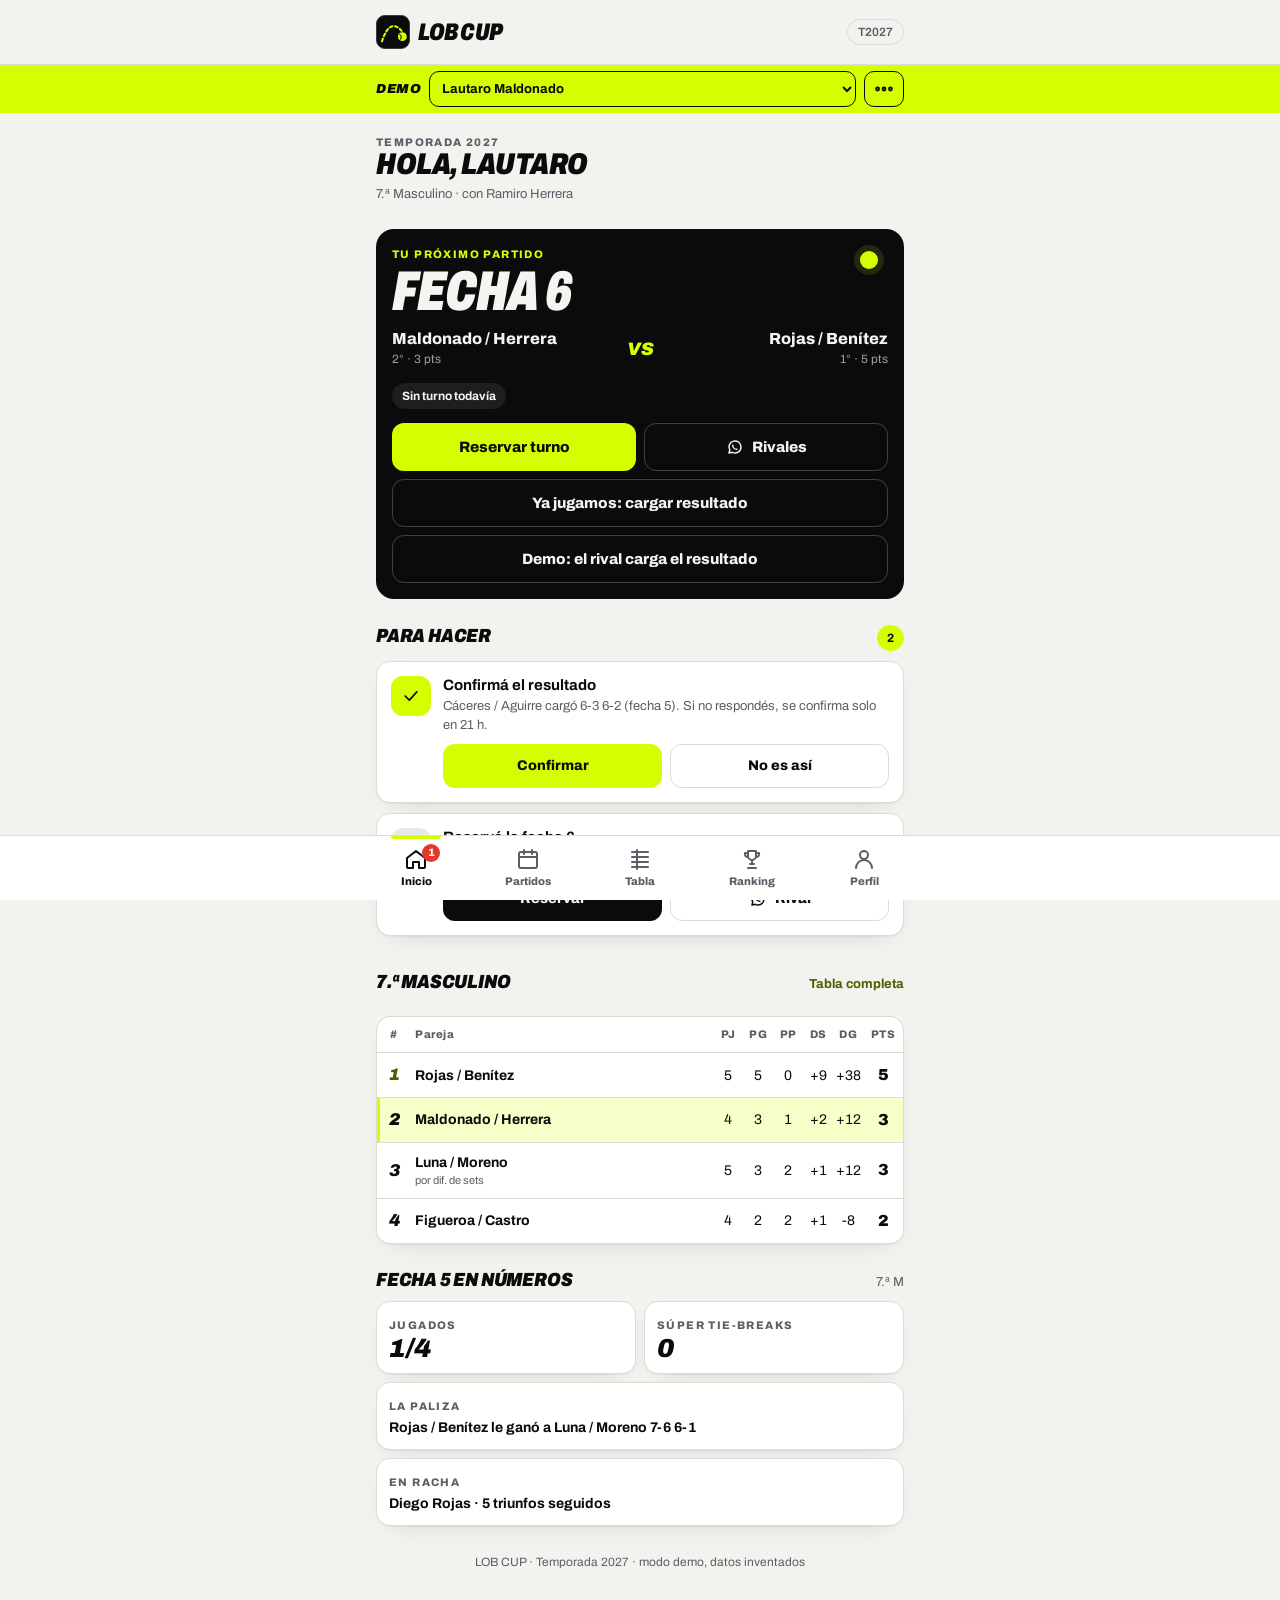
==== commit 92074749: "Seed de prueba, LEEME, pruebas en navegador y capturas a 390 px - seed.sql generado desde la misma l" ====
--- a/demo/lob-cup-demo.html
+++ b/demo/lob-cup-demo.html
@@ -70,7 +70,7 @@
   backdrop-filter: blur(12px); -webkit-backdrop-filter: blur(12px); border-bottom: 1px solid var(--line);
 }
 .top-in { max-width: 560px; margin: 0 auto; padding: 10px 16px; display: flex; align-items: center; gap: 10px; min-height: 56px; }
-.logo { display: flex; align-items: center; gap: 8px; text-decoration: none; min-width: 0; }
+.logo { display: flex; align-items: center; gap: 8px; text-decoration: none; min-width: 0; min-height: 44px; }
 .logo svg { width: 34px; height: 34px; flex: none; }
 .logo b {
   font-weight: 900; font-style: italic; font-stretch: 75%; font-size: 24px; letter-spacing: -.5px; text-transform: uppercase;
@@ -468,7 +468,7 @@
 function calcularTabla(parejas, partidos, cfg = CONFIG_BASE) {
   const st = new Map();
   for (const p of parejas) {
-    if (p.estado !== 'activa') continue;
+    if (p.estado !== 'activa' || !p.jugador2) continue;   // sin compañero todavía no juega
     st.set(p.id, { id: p.id, pj: 0, pg: 0, pp: 0, pts: 0, sf: 0, sc: 0, gf: 0, gc: 0, h2h: new Map() });
   }
   for (const m of partidos) {
@@ -709,7 +709,7 @@
   // Organizador
   jugadores.push({ id: 'org', nombre: 'Organización', apellido: '', telefono: '3510000000', genero: null, rol: 'organizador' });
 
-  const YO = 'j17', MI_PAREJA = 9;                 // Lautaro Godoy · 7.ª Masculino (pareja 9 con Ramiro Rivas)
+  const YO = 'j17', MI_PAREJA = 9;                 // Lautaro Maldonado · 7.ª Masculino (pareja 9 con Ramiro Herrera)
   const inicioFecha = (f) => ahora - (5 - f) * 7 * DIA - 2 * DIA;   // fecha 5 = esta semana
   const SETS_GANA = [[6, 0], [6, 1], [6, 2], [6, 3], [6, 4], [6, 4], [7, 5], [7, 6], [6, 3], [6, 2]];
   const setGanado = (ganaA) => { const [x, y] = elegir(SETS_GANA); return ganaA ? [x, y] : [y, x]; };
@@ -749,10 +749,12 @@
             const base = new Date(ahora + (fecha === 5 ? 1 : 6) * DIA + j * DIA);
             const dow = base.getDay();
             const opciones = TURNOS_BASE.filter((t) => t.dia === dow);
-            if (opciones.length) {
-              const t = opciones[j % opciones.length];
+            const fISO = fechaISO(base.getTime());
+            const t = opciones.length ? opciones[j % opciones.length] : null;
+            const libre = t && [...Array(t.canchas).keys()].map((k) => k + 1).find((c) => !reservas.some((x) => x.fecha === fISO && x.inicio === t.inicio && x.cancha === c));
+            if (t && libre) {
               rid++;
-              reservas.push({ id: rid, partido_id: mid, fecha: fechaISO(base.getTime()), inicio: t.inicio, fin: t.fin, cancha: 1 + (rid % t.canchas),
+              reservas.push({ id: rid, partido_id: mid, fecha: fechaISO(base.getTime()), inicio: t.inicio, fin: t.fin, cancha: libre,
                 estado: r() < 0.5 ? 'confirmada' : 'pendiente', creada_por: parejas.find((p) => p.id === a).jugador1, creada_at: ahora - DIA });
             }
           }
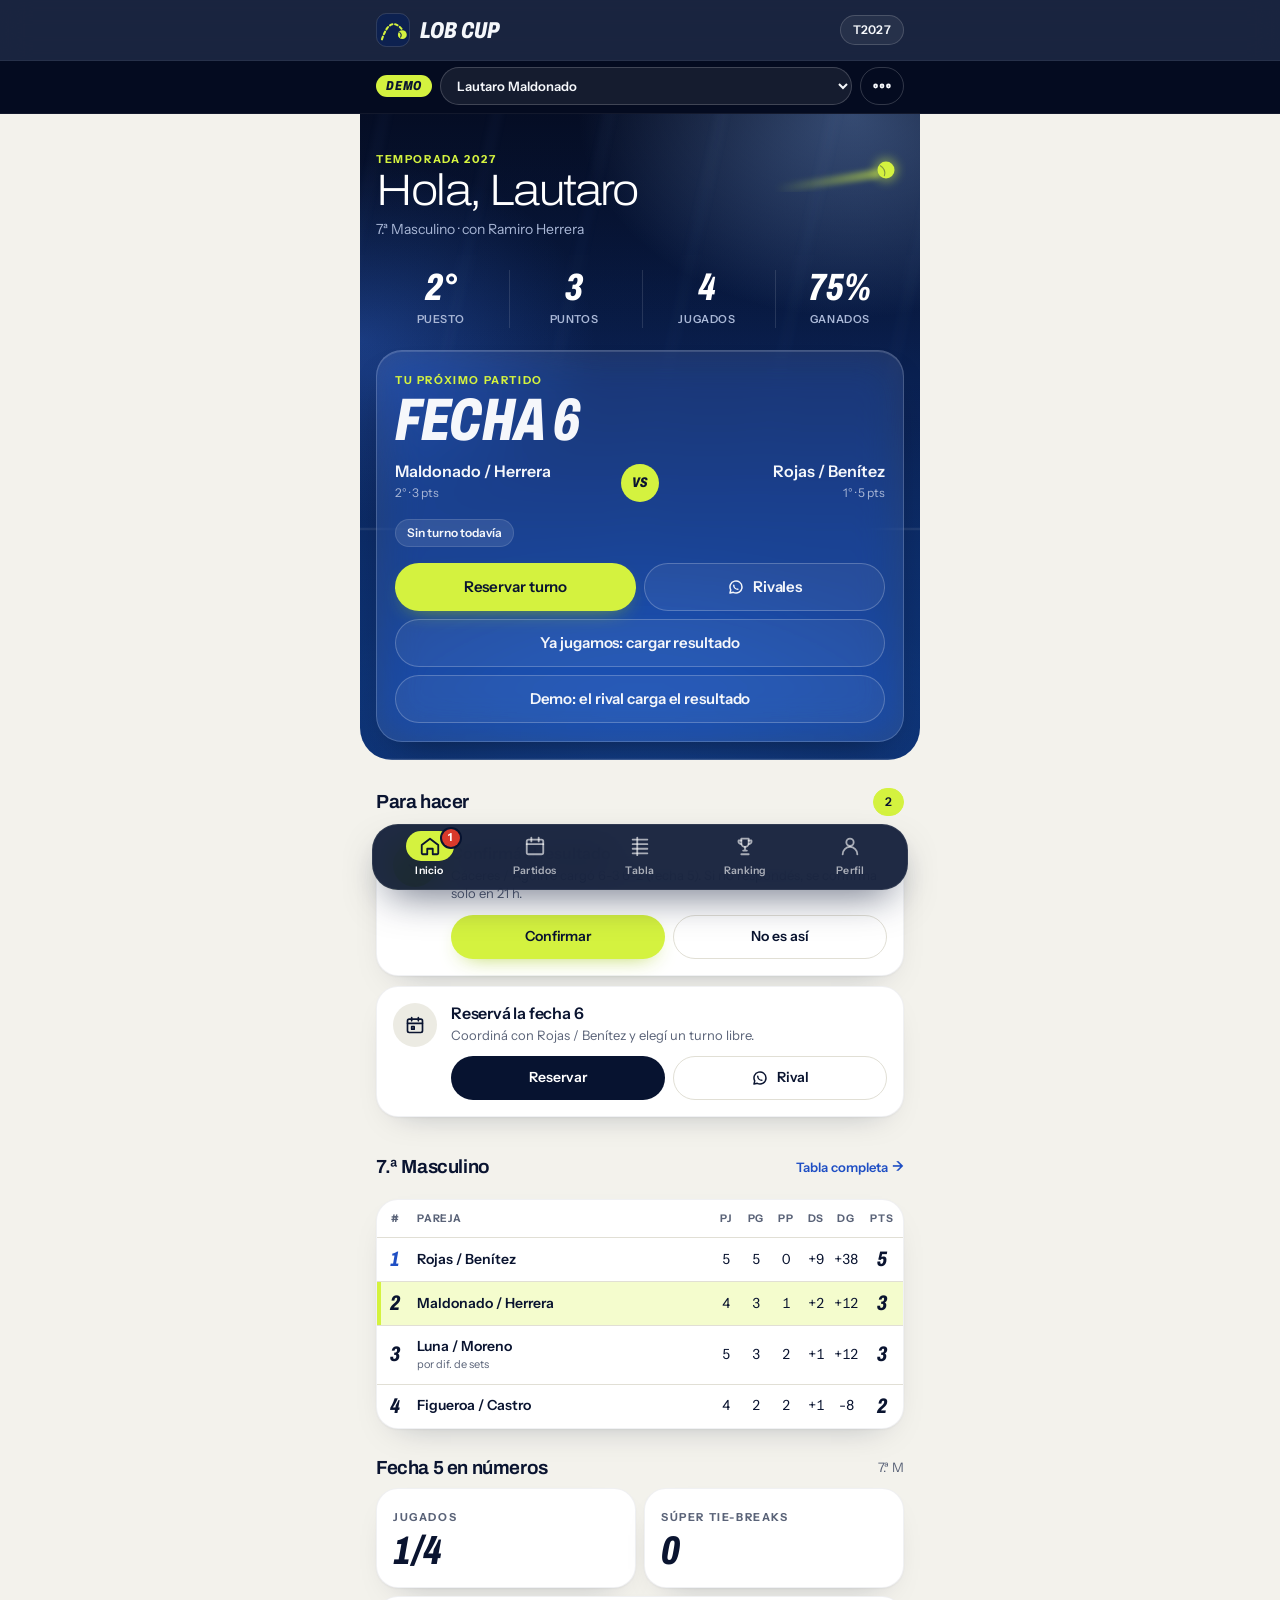
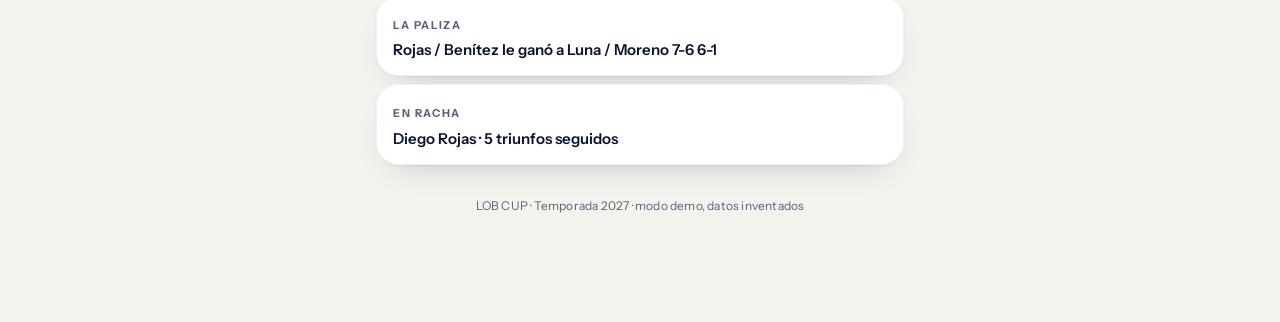
==== commit bf46c374: "Nueva identidad visual: noche de arena (azul cancha + lima) - Inicio con escenario a todo el ancho: " ====
--- a/demo/lob-cup-demo.html
+++ b/demo/lob-cup-demo.html
@@ -3,59 +3,77 @@
 <head>
 <meta charset="utf-8">
 <meta name="viewport" content="width=device-width, initial-scale=1, viewport-fit=cover">
-<meta name="theme-color" content="#0b0b0c">
+<meta name="theme-color" content="#081633">
 <meta name="description" content="Liga amateur de pádel: fixture, resultados, tabla y ranking.">
 <title>LOB CUP</title>
 <link rel="preconnect" href="https://fonts.googleapis.com">
 <link rel="preconnect" href="https://fonts.gstatic.com" crossorigin>
-<link href="https://fonts.googleapis.com/css2?family=Archivo:ital,wdth,wght@0,62..125,400..900;1,62..125,400..900&display=swap" rel="stylesheet">
+<link href="https://fonts.googleapis.com/css2?family=Archivo:ital,wdth,wght@0,62..125,100..900;1,62..125,100..900&family=Instrument+Sans:wdth,wght@75..100,400..700&display=swap" rel="stylesheet">
 <style>
 /* =====================================================================
-   LOB CUP — identidad visual
-   Negro + amarillo "volt" + rojo de alerta. Tipografía Archivo (ancha y
-   condensada, en itálica para los titulares). Mobile-first (390 px).
+   LOB CUP — identidad visual "noche de arena"
+   Azul noche → azul cancha, acento lima (pelota), tarjetas blancas/crema
+   y vidrio esmerilado sobre el héroe. Archivo (condensada, itálica) para
+   números y Archivo liviana y ancha para titulares; Instrument Sans para
+   el texto. Mobile-first (390 px).
+
+   FOTOS REALES: el héroe de Inicio (.stage) y los héroes sueltos (.hero)
+   tienen la variable --hero-foto. Para usar una foto (Insta360, iPhone):
+     .stage { --hero-foto: url("fotos/hero.jpg"); }
+   y agregale la clase "con-foto" al elemento si querés esconder las
+   líneas de cancha dibujadas con CSS.
    ===================================================================== */
 :root {
-  --bg: #f2f2ee;
+  --bg: #f3f2ec;            /* crema */
   --surface: #ffffff;
-  --surface-2: #e9e9e3;
-  --ink: #0b0b0c;
-  --mute: #5b5e66;
-  --line: #dcdcd5;
-  --volt: #d4ff00;
-  --volt-ink: #0b0b0c;
-  --volt-text: #4d5e00;      /* volt legible sobre fondo claro */
-  --hot: #e5372a;
-  --ok: #0f9f5a;
-  --warn: #b26b00;
-  --blue: #2c5bff;
-  --hero: #0b0b0c;
-  --hero-ink: #f4f5f0;
-  --hero-mute: #9aa0a8;
-  --shadow: 0 1px 0 rgba(0, 0, 0, .04), 0 8px 24px -16px rgba(0, 0, 0, .25);
-  --r: 14px;
+  --surface-2: #ecebe3;
+  --ink: #0a1430;           /* azul noche (texto) */
+  --mute: #5a6378;
+  --line: #e1dfd5;
+  --card-line: rgba(10, 20, 48, .06);
+  --volt: #d4f23f;          /* lima pelota: siempre como relleno, con texto oscuro */
+  --volt-ink: #0a1430;
+  --volt-text: #1f4fc4;     /* acento legible sobre claro (azul cancha) */
+  --hot: #d93a2b;
+  --ok: #0c8f55;
+  --warn: #a96300;
+  --blue: #1957c8;
+  --navy: #071330;
+  --court: #1652b8;
+  --hero: #0a1a3d;
+  --hero-ink: #f5f7fb;
+  --hero-mute: #a9b7d6;
+  --glass: rgba(255, 255, 255, .10);
+  --glass-line: rgba(255, 255, 255, .18);
+  --shadow: 0 1px 2px rgba(10, 20, 48, .04), 0 14px 34px -22px rgba(10, 20, 48, .35);
+  --r: 22px;
   --tab-h: 64px;
-  --font: 'Archivo', system-ui, -apple-system, 'Segoe UI', Roboto, sans-serif;
+  --hero-foto: none;
+  --mia: color-mix(in srgb, var(--volt) 26%, transparent);
+  --cancha: url("data:image/svg+xml,%3Csvg xmlns='http://www.w3.org/2000/svg' viewBox='0 0 400 300'%3E%3Cg fill='none' stroke='%23fff' stroke-opacity='.2' stroke-width='1.3'%3E%3Cpath d='M140 40H260L460 300H-60Z'/%3E%3Cpath d='M113 75H287M25 190H375M200 75V190'/%3E%3C/g%3E%3Cpath d='M78 120H322' stroke='%23fff' stroke-opacity='.42' stroke-width='2.4'/%3E%3Cpath d='M78 120V104M322 120V104M78 104H322' fill='none' stroke='%23fff' stroke-opacity='.12'/%3E%3C/svg%3E");
+  --pelota: url("data:image/svg+xml,%3Csvg xmlns='http://www.w3.org/2000/svg' viewBox='0 0 140 44'%3E%3Cdefs%3E%3ClinearGradient id='t' x1='0' x2='1'%3E%3Cstop offset='0' stop-color='%23d4f23f' stop-opacity='0'/%3E%3Cstop offset='1' stop-color='%23d4f23f' stop-opacity='.55'/%3E%3C/linearGradient%3E%3Cfilter id='b' x='-20%' y='-100%' width='140%' height='300%'%3E%3CfeGaussianBlur stdDeviation='2.4'/%3E%3C/filter%3E%3Cfilter id='g' x='-100%' y='-100%' width='300%' height='300%'%3E%3CfeGaussianBlur stdDeviation='5'/%3E%3C/filter%3E%3C/defs%3E%3Crect x='8' y='20' width='106' height='9' rx='4.5' fill='url(%23t)' filter='url(%23b)' transform='rotate(-9 118 22)'/%3E%3Ccircle cx='120' cy='22' r='12' fill='%23d4f23f' opacity='.4' filter='url(%23g)'/%3E%3Ccircle cx='120' cy='22' r='8.5' fill='%23d4f23f'/%3E%3Cpath d='M114 17.5c3.8 2.2 5.6 6.4 4.3 10.6' fill='none' stroke='%230a1a3d' stroke-opacity='.4' stroke-width='1.1'/%3E%3C/svg%3E");
+  --font: 'Instrument Sans', system-ui, -apple-system, 'Segoe UI', Roboto, sans-serif;
+  --display: 'Archivo', 'Instrument Sans', system-ui, sans-serif;
   color-scheme: light;
 }
 @media (prefers-color-scheme: dark) {
   :root:not([data-theme="light"]) {
-    --bg: #0a0b0d; --surface: #15171b; --surface-2: #1e2127; --ink: #f4f5f0; --mute: #979ca6; --line: #282c33;
-    --volt-text: #d4ff00; --hot: #ff5446; --ok: #2fdc84; --warn: #ffb020; --blue: #6b8cff;
-    --hero: #000000; --shadow: 0 1px 0 rgba(255, 255, 255, .03); color-scheme: dark;
+    --bg: #050c1c; --mia: color-mix(in srgb, var(--volt) 13%, transparent); --surface: #0c1730; --surface-2: #13213f; --ink: #eef2fa; --mute: #8f9cb7; --line: #1c2a49;
+    --card-line: rgba(255, 255, 255, .05); --volt-text: #d4f23f; --hot: #ff6052; --ok: #36d68b; --warn: #ffb52e; --blue: #7aa2ff;
+    --hero: #0b1b42; --shadow: 0 1px 0 rgba(255, 255, 255, .03), 0 18px 40px -26px rgba(0, 0, 0, .8); color-scheme: dark;
   }
 }
 :root[data-theme="dark"] {
-  --bg: #0a0b0d; --surface: #15171b; --surface-2: #1e2127; --ink: #f4f5f0; --mute: #979ca6; --line: #282c33;
-  --volt-text: #d4ff00; --hot: #ff5446; --ok: #2fdc84; --warn: #ffb020; --blue: #6b8cff;
-  --hero: #000000; --shadow: 0 1px 0 rgba(255, 255, 255, .03); color-scheme: dark;
+  --bg: #050c1c; --mia: color-mix(in srgb, var(--volt) 13%, transparent); --surface: #0c1730; --surface-2: #13213f; --ink: #eef2fa; --mute: #8f9cb7; --line: #1c2a49;
+  --card-line: rgba(255, 255, 255, .05); --volt-text: #d4f23f; --hot: #ff6052; --ok: #36d68b; --warn: #ffb52e; --blue: #7aa2ff;
+  --hero: #0b1b42; --shadow: 0 1px 0 rgba(255, 255, 255, .03), 0 18px 40px -26px rgba(0, 0, 0, .8); color-scheme: dark;
 }
 
 * { box-sizing: border-box; margin: 0; padding: 0; }
-html { -webkit-text-size-adjust: 100%; }
+html { -webkit-text-size-adjust: 100%; background: var(--bg); }
 body {
-  background: var(--bg); color: var(--ink); font-family: var(--font); font-size: 15px; line-height: 1.4;
-  min-height: 100vh; -webkit-tap-highlight-color: transparent; overflow-x: hidden;
+  background: var(--bg); color: var(--ink); font-family: var(--font); font-size: 15px; line-height: 1.42;
+  min-height: 100vh; -webkit-tap-highlight-color: transparent; overflow-x: hidden; -webkit-font-smoothing: antialiased;
 }
 button, input, select, textarea { font: inherit; color: inherit; }
 button { cursor: pointer; border: 0; background: none; }
@@ -63,104 +81,176 @@
 .num, .tab-num { font-variant-numeric: tabular-nums; }
 .sr { position: absolute; width: 1px; height: 1px; overflow: hidden; clip: rect(0 0 0 0); }
 [hidden] { display: none !important; }
-
-/* ---------- Encabezado ---------- */
+:focus-visible { outline: 2px solid var(--volt); outline-offset: 2px; }
+
+/* ---------- Encabezado (siempre azul noche: la marca) ---------- */
 .top {
-  position: sticky; top: 0; z-index: 20; background: color-mix(in srgb, var(--bg) 88%, transparent);
-  backdrop-filter: blur(12px); -webkit-backdrop-filter: blur(12px); border-bottom: 1px solid var(--line);
-}
-.top-in { max-width: 560px; margin: 0 auto; padding: 10px 16px; display: flex; align-items: center; gap: 10px; min-height: 56px; }
-.logo { display: flex; align-items: center; gap: 8px; text-decoration: none; min-width: 0; min-height: 44px; }
+  position: sticky; top: 0; z-index: 20; background: color-mix(in srgb, var(--navy) 92%, transparent); color: var(--hero-ink);
+  backdrop-filter: blur(14px) saturate(140%); -webkit-backdrop-filter: blur(14px) saturate(140%); border-bottom: 1px solid rgba(255, 255, 255, .06);
+}
+.top-in { max-width: 560px; margin: 0 auto; padding: 8px 16px; display: flex; align-items: center; gap: 10px; min-height: 58px; }
+.logo { display: flex; align-items: center; gap: 10px; text-decoration: none; min-width: 0; min-height: 44px; }
 .logo svg { width: 34px; height: 34px; flex: none; }
 .logo b {
-  font-weight: 900; font-style: italic; font-stretch: 75%; font-size: 24px; letter-spacing: -.5px; text-transform: uppercase;
+  font-family: var(--display); font-weight: 800; font-style: italic; font-stretch: 72%; font-size: 23px; letter-spacing: .2px; text-transform: uppercase;
   line-height: 1; white-space: nowrap;
 }
 .top .sp { flex: 1; }
-.pill { display: inline-flex; align-items: center; gap: 6px; border: 1px solid var(--line); border-radius: 999px; padding: 4px 10px; font-size: 12px; font-weight: 600; color: var(--mute); white-space: nowrap; }
-.icon-btn { width: 44px; height: 44px; border-radius: 12px; display: grid; place-items: center; flex: none; }
+.pill { display: inline-flex; align-items: center; gap: 6px; border: 1px solid var(--line); border-radius: 999px; padding: 5px 12px; font-size: 12px; font-weight: 600; color: var(--mute); white-space: nowrap; letter-spacing: .3px; }
+.top .pill { border-color: rgba(255, 255, 255, .16); background: rgba(255, 255, 255, .06); color: var(--hero-ink); }
+.icon-btn { width: 44px; height: 44px; border-radius: 999px; display: grid; place-items: center; flex: none; }
 .icon-btn:active { background: var(--surface-2); }
+.top .icon-btn:active { background: rgba(255, 255, 255, .1); }
 .icon-btn svg { width: 22px; height: 22px; }
 
 /* Barra de demo */
-.demo-bar { background: var(--volt); color: var(--volt-ink); }
-.demo-in { max-width: 560px; margin: 0 auto; padding: 6px 16px; display: flex; align-items: center; gap: 8px; font-size: 13px; font-weight: 700; }
-.demo-in .tag { font-weight: 900; font-style: italic; letter-spacing: .5px; }
+.demo-bar { background: #040b20; color: var(--hero-ink); border-bottom: 1px solid rgba(255, 255, 255, .06); }
+.demo-in { max-width: 560px; margin: 0 auto; padding: 6px 16px 8px; display: flex; align-items: center; gap: 8px; font-size: 13px; font-weight: 600; }
+.demo-in .tag {
+  font-family: var(--display); font-weight: 800; font-style: italic; font-stretch: 75%; letter-spacing: .8px; font-size: 13px;
+  background: var(--volt); color: var(--volt-ink); border-radius: 999px; padding: 4px 10px; line-height: 1.1;
+}
 .demo-in select {
-  flex: 1; min-width: 0; height: 36px; border-radius: 10px; border: 1.5px solid var(--volt-ink); background: transparent; color: var(--volt-ink);
-  padding: 0 8px; font-weight: 700; font-size: 13px;
-}
-.demo-in select option { color: #0b0b0c; background: #fff; }
-.demo-in .icon-btn { width: 40px; height: 36px; border: 1.5px solid var(--volt-ink); border-radius: 10px; }
+  flex: 1; min-width: 0; height: 38px; border-radius: 999px; border: 1px solid rgba(255, 255, 255, .18); background: rgba(255, 255, 255, .07); color: var(--hero-ink);
+  padding: 0 12px; font-weight: 600; font-size: 13px;
+}
+.demo-in select option, .demo-in select optgroup { color: #0a1430; background: #fff; }
+.demo-in .icon-btn { width: 44px; height: 38px; border: 1px solid rgba(255, 255, 255, .18); border-radius: 999px; color: var(--hero-ink); }
 
 /* ---------- Contenido ---------- */
-main { max-width: 560px; margin: 0 auto; padding: 16px 16px calc(var(--tab-h) + 28px + env(safe-area-inset-bottom)); }
-.h1 { font-weight: 900; font-style: italic; font-stretch: 80%; text-transform: uppercase; font-size: 30px; line-height: .95; letter-spacing: -.5px; }
-.h2 { font-weight: 900; font-style: italic; font-stretch: 85%; text-transform: uppercase; font-size: 19px; letter-spacing: -.2px; line-height: 1.05; }
-.kicker { font-size: 11px; font-weight: 800; letter-spacing: 1.4px; text-transform: uppercase; color: var(--mute); }
+main { max-width: 560px; margin: 0 auto; padding: 22px 16px calc(var(--tab-h) + 44px + env(safe-area-inset-bottom)); }
+.h1 {
+  font-family: var(--display); font-weight: 300; font-stretch: 112%; font-size: 34px; line-height: 1.02; letter-spacing: -1.3px;
+}
+.h2 { font-family: var(--display); font-weight: 650; font-stretch: 100%; font-size: 19px; letter-spacing: -.4px; line-height: 1.15; }
+.kicker { font-size: 11px; font-weight: 700; letter-spacing: 1.6px; text-transform: uppercase; color: var(--mute); }
 .mute { color: var(--mute); }
 .small { font-size: 13px; }
-.sec { margin-top: 26px; }
-.sec-h { display: flex; align-items: baseline; justify-content: space-between; gap: 10px; margin-bottom: 10px; }
-.sec-h a, .link { font-size: 13px; font-weight: 700; color: var(--volt-text); text-decoration: none; background: none; min-height: 44px; display: inline-flex; align-items: center; }
+.sec { margin-top: 28px; }
+.sec-h { display: flex; align-items: center; justify-content: space-between; gap: 10px; margin-bottom: 10px; }
+.sec-h a, .link { font-size: 13px; font-weight: 600; color: var(--volt-text); text-decoration: none; background: none; min-height: 44px; display: inline-flex; align-items: center; gap: 4px; }
+.link::after { content: "→"; font-size: 14px; }
 .saludo { display: flex; justify-content: space-between; align-items: flex-end; gap: 12px; }
-.saludo p { margin-top: 6px; }
-
-.card { background: var(--surface); border: 1px solid var(--line); border-radius: var(--r); box-shadow: var(--shadow); }
-.card.pad { padding: 16px; }
+.saludo p { margin-top: 8px; }
+
+.card { background: var(--surface); border: 1px solid var(--card-line); border-radius: var(--r); box-shadow: var(--shadow); }
+.card.pad { padding: 18px; }
 .stack > * + * { margin-top: 10px; }
-.row { display: flex; align-items: center; gap: 10px; }
+.row { display: flex; align-items: center; gap: 12px; }
 .grow { flex: 1; min-width: 0; }
 .ellipsis { white-space: nowrap; overflow: hidden; text-overflow: ellipsis; }
 
-/* Héroe: el momento de marca (siempre negro) */
-.hero {
-  position: relative; overflow: hidden; background: var(--hero); color: var(--hero-ink); border-radius: 18px; padding: 18px 16px 16px;
-  isolation: isolate;
-}
-.hero::before { /* la parábola del globo */
-  content: ""; position: absolute; z-index: -1; right: -70px; top: -120px; width: 300px; height: 260px;
-  border: 2px dashed rgba(212, 255, 0, .35); border-radius: 50%; border-left-color: transparent; border-bottom-color: transparent; transform: rotate(-12deg);
-}
-.hero::after { content: ""; position: absolute; z-index: -1; right: 26px; top: 22px; width: 18px; height: 18px; border-radius: 50%; background: var(--volt); box-shadow: 0 0 0 6px rgba(212, 255, 0, .12); }
+/* ---------- Escenario: héroe a todo el ancho de Inicio ----------
+   Capas: oscurecido · foto (--hero-foto) · luces de estadio · degradé azul.
+   ::before = estelas de movimiento, ::after = cancha en perspectiva + pelota. */
+.stage, .hero {
+  position: relative; isolation: isolate; overflow: hidden; color: var(--hero-ink);
+  background-color: var(--navy);
+  --arena:
+    linear-gradient(180deg, rgba(5, 12, 32, .35) 0%, rgba(5, 12, 32, 0) 40%, rgba(5, 12, 32, .45) 100%),
+    var(--hero-foto),
+    radial-gradient(70% 45% at 88% 0%, rgba(140, 185, 255, .55), transparent 70%),
+    radial-gradient(60% 40% at 0% 35%, rgba(60, 120, 240, .35), transparent 70%),
+    radial-gradient(90% 55% at 50% 105%, rgba(40, 120, 255, .55), transparent 70%),
+    linear-gradient(180deg, #050e27 0%, #0b2459 48%, #1450b4 100%);
+  background-image: var(--arena);
+  background-size: auto, cover, auto, auto, auto, auto;
+  background-position: center, center, center, center, center, center;
+  background-repeat: no-repeat;
+}
+.stage::before, .hero::before {
+  content: ""; position: absolute; z-index: -1; inset: -20px; pointer-events: none;
+  background: repeating-linear-gradient(102deg, transparent 0 46px, rgba(170, 205, 255, .13) 46px 49px, transparent 49px 110px);
+  filter: blur(6px); opacity: .9;
+  -webkit-mask-image: linear-gradient(180deg, #000 0%, rgba(0, 0, 0, .5) 55%, transparent 85%); mask-image: linear-gradient(180deg, #000 0%, rgba(0, 0, 0, .5) 55%, transparent 85%);
+}
+.stage::after, .hero::after {
+  content: ""; position: absolute; z-index: -1; inset: 0; pointer-events: none;
+  background: var(--pelota) no-repeat right 14px top 12px / 104px auto, var(--cancha) no-repeat center top 34px / 125% auto;
+}
+/* En el escenario la pelota va en el fondo y la cancha se desvanece hacia arriba (no pisa los números) */
+.stage {
+  background-image: var(--pelota), var(--arena);
+  background-size: 140px auto, auto, cover, auto, auto, auto, auto;
+  background-position: right 14px top 34px, center, center, center, center, center, center;
+}
+.stage.con-foto { background-image: var(--arena); background-size: auto, cover, auto, auto, auto, auto; background-position: center; }
+.stage::after {
+  background: var(--cancha) no-repeat center bottom / 150% auto;
+  -webkit-mask-image: linear-gradient(180deg, transparent 0%, transparent 52%, #000 82%); mask-image: linear-gradient(180deg, transparent 0%, transparent 52%, #000 82%);
+}
+.stage.con-foto::before, .stage.con-foto::after, .hero.con-foto::before, .hero.con-foto::after { display: none; }
+
+.stage {
+  margin: -22px -16px 0; padding: 30px 16px 18px; border-radius: 0 0 32px 32px;
+}
+.stage .kicker { color: var(--volt); }
+.stage .h1 { font-size: 44px; letter-spacing: -1.8px; font-weight: 250; color: #fff; }
+.stage .saludo .mute { color: var(--hero-mute); font-size: 14px; }
+.hero-stats { display: grid; grid-template-columns: repeat(4, minmax(0, 1fr)); gap: 4px; margin-top: 30px; }
+.hero-stats > div { min-width: 0; text-align: center; }
+.hero-stats > div + div { border-left: 1px solid rgba(255, 255, 255, .12); }
+.hero-stats b {
+  display: block; font-family: var(--display); font-weight: 800; font-style: italic; font-stretch: 70%; font-size: 38px; line-height: .95;
+  letter-spacing: -.5px; font-variant-numeric: tabular-nums; color: #fff;
+}
+.hero-stats span { display: block; margin-top: 6px; font-size: 11px; font-weight: 600; letter-spacing: .6px; text-transform: uppercase; color: var(--hero-mute); }
+.stage > .sec { margin-top: 22px; }
+
+/* Héroe suelto (bandeja, perfil, bienvenida) */
+.hero { border-radius: 26px; padding: 22px 18px 18px; box-shadow: 0 24px 50px -30px rgba(7, 19, 48, .8); }
 .hero .kicker { color: var(--volt); }
-.hero .fecha-big { font-weight: 900; font-style: italic; font-stretch: 70%; font-size: 56px; line-height: .85; letter-spacing: -1px; text-transform: uppercase; }
-.hero .vs { margin-top: 14px; display: grid; grid-template-columns: 1fr auto 1fr; gap: 8px; align-items: center; }
+/* Dentro del escenario el héroe es vidrio esmerilado */
+.stage .hero {
+  background: var(--glass); border: 1px solid var(--glass-line); box-shadow: inset 0 1px 0 rgba(255, 255, 255, .14), 0 20px 40px -24px rgba(0, 0, 0, .6);
+  backdrop-filter: blur(22px) saturate(150%); -webkit-backdrop-filter: blur(22px) saturate(150%); overflow: visible;
+}
+.stage .hero::before, .stage .hero::after { display: none; }
+.hero .fecha-big {
+  font-family: var(--display); font-weight: 800; font-style: italic; font-stretch: 68%; font-size: 60px; line-height: .86; letter-spacing: -.5px; text-transform: uppercase;
+}
+.hero .vs { margin-top: 16px; display: grid; grid-template-columns: minmax(0, 1fr) auto minmax(0, 1fr); gap: 10px; align-items: center; }
 .hero .vs .lado { min-width: 0; }
-.hero .vs .lado b { display: block; font-weight: 800; font-size: 16px; line-height: 1.15; overflow-wrap: anywhere; }
+.hero .vs .lado b { display: block; font-weight: 600; font-size: 16px; line-height: 1.2; overflow-wrap: anywhere; }
 .hero .vs .lado span { font-size: 12px; color: var(--hero-mute); }
 .hero .vs .lado.der { text-align: right; }
-.hero .vs .x { font-weight: 900; font-style: italic; font-size: 18px; color: var(--volt); }
-.hero .chips { margin-top: 14px; display: flex; flex-wrap: wrap; gap: 6px; }
-.hero .chip { background: rgba(255, 255, 255, .08); color: var(--hero-ink); border-color: transparent; }
-.hero .acciones { margin-top: 14px; display: grid; grid-template-columns: 1fr 1fr; gap: 8px; }
-.hero .btn.ghost { color: var(--hero-ink); border-color: rgba(255, 255, 255, .22); }
-
-/* Botones */
+.hero .vs .x {
+  width: 38px; height: 38px; border-radius: 50%; display: grid; place-items: center; background: var(--volt); color: var(--volt-ink);
+  font-family: var(--display); font-weight: 800; font-style: italic; font-stretch: 75%; font-size: 14px;
+}
+.hero .chips { margin-top: 16px; display: flex; flex-wrap: wrap; gap: 6px; }
+.hero .chip { background: rgba(255, 255, 255, .1); color: var(--hero-ink); border-color: rgba(255, 255, 255, .12); }
+.hero .chip.volt { background: var(--volt); color: var(--volt-ink); border-color: var(--volt); }
+.hero .chip[style*="--warn"] { color: #ffc65c !important; }
+.hero .acciones { margin-top: 16px; display: grid; grid-template-columns: 1fr 1fr; gap: 8px; }
+.hero .btn.ghost { color: var(--hero-ink); border-color: rgba(255, 255, 255, .22); background: rgba(255, 255, 255, .06); }
+.hero .btn.dark { background: #fff; color: var(--navy); }
+
+/* Botones (píldoras) */
 .btn {
-  min-height: 48px; padding: 0 16px; border-radius: 12px; font-weight: 800; font-size: 15px; display: inline-flex; align-items: center; justify-content: center;
-  gap: 8px; text-align: center; line-height: 1.1; border: 1.5px solid transparent; text-decoration: none; user-select: none;
-  transition: transform .08s ease;
+  min-height: 48px; padding: 0 20px; border-radius: 999px; font-weight: 600; font-size: 15px; display: inline-flex; align-items: center; justify-content: center;
+  gap: 8px; text-align: center; line-height: 1.1; border: 1px solid transparent; text-decoration: none; user-select: none; letter-spacing: -.1px;
+  transition: transform .08s ease, background .15s ease;
 }
 .btn:active { transform: scale(.98); }
-.btn.volt { background: var(--volt); color: var(--volt-ink); }
-.btn.dark { background: var(--ink); color: var(--bg); }
+.btn.volt { background: var(--volt); color: var(--volt-ink); box-shadow: 0 8px 22px -12px rgba(160, 200, 20, .9); }
+.btn.dark { background: var(--navy); color: #fff; }
 .btn.ghost { border-color: var(--line); background: transparent; }
 .btn.hot { background: var(--hot); color: #fff; }
 .btn.ok { background: var(--ok); color: #fff; }
 .btn.block { width: 100%; }
-.btn.sm { min-height: 44px; font-size: 14px; padding: 0 12px; }
+.btn.sm { min-height: 44px; font-size: 14px; padding: 0 14px; }
 .btn[disabled] { opacity: .45; pointer-events: none; }
 .btn svg { width: 18px; height: 18px; flex: none; }
 .btns { display: grid; grid-template-columns: 1fr 1fr; gap: 8px; }
 .btns.one { grid-template-columns: 1fr; }
 
 /* Chips de estado */
-.chip { display: inline-flex; align-items: center; gap: 5px; height: 26px; padding: 0 9px; border-radius: 999px; font-size: 12px; font-weight: 700; border: 1px solid var(--line); white-space: nowrap; }
+.chip { display: inline-flex; align-items: center; gap: 5px; height: 28px; padding: 0 11px; border-radius: 999px; font-size: 12px; font-weight: 600; border: 1px solid var(--line); white-space: nowrap; }
 .chip .dot { width: 7px; height: 7px; border-radius: 50%; background: currentColor; }
-.chip.ok { color: var(--ok); border-color: color-mix(in srgb, var(--ok) 40%, transparent); }
-.chip.warn { color: var(--warn); border-color: color-mix(in srgb, var(--warn) 45%, transparent); }
-.chip.hot { color: var(--hot); border-color: color-mix(in srgb, var(--hot) 45%, transparent); }
+.chip.ok { color: var(--ok); border-color: color-mix(in srgb, var(--ok) 35%, transparent); background: color-mix(in srgb, var(--ok) 8%, transparent); }
+.chip.warn { color: var(--warn); border-color: color-mix(in srgb, var(--warn) 40%, transparent); background: color-mix(in srgb, var(--warn) 8%, transparent); }
+.chip.hot { color: var(--hot); border-color: color-mix(in srgb, var(--hot) 40%, transparent); background: color-mix(in srgb, var(--hot) 8%, transparent); }
 .chip.volt { background: var(--volt); color: var(--volt-ink); border-color: var(--volt); }
 .chip.solid { background: var(--ink); color: var(--bg); border-color: var(--ink); }
 
@@ -168,202 +258,226 @@
 .filtros { display: flex; gap: 6px; overflow-x: auto; scrollbar-width: none; margin: 0 -16px; padding: 2px 16px 4px; scroll-snap-type: x proximity; }
 .filtros::-webkit-scrollbar { display: none; }
 .filtros button {
-  flex: none; min-height: 40px; padding: 0 14px; border-radius: 999px; border: 1.5px solid var(--line); font-weight: 800; font-size: 13px; white-space: nowrap; scroll-snap-align: start;
+  flex: none; min-height: 44px; padding: 0 16px; border-radius: 999px; border: 1px solid var(--line); background: var(--surface); font-weight: 600; font-size: 13px; white-space: nowrap; scroll-snap-align: start;
 }
 .filtros button.on { background: var(--ink); color: var(--bg); border-color: var(--ink); }
-.seg { display: grid; grid-auto-flow: column; grid-auto-columns: 1fr; background: var(--surface-2); border-radius: 12px; padding: 4px; gap: 4px; }
-.seg button { min-height: 40px; border-radius: 9px; font-weight: 800; font-size: 13px; color: var(--mute); }
+.seg { display: grid; grid-auto-flow: column; grid-auto-columns: 1fr; background: var(--surface-2); border-radius: 999px; padding: 4px; gap: 4px; }
+.seg button { min-height: 44px; border-radius: 999px; font-weight: 600; font-size: 13px; color: var(--mute); }
 .seg button.on { background: var(--surface); color: var(--ink); box-shadow: var(--shadow); }
 
 /* Pendientes */
-.pend { display: flex; gap: 12px; padding: 14px; align-items: flex-start; }
-.pend .ico { width: 40px; height: 40px; border-radius: 12px; display: grid; place-items: center; flex: none; background: var(--surface-2); }
+.pend { display: flex; gap: 14px; padding: 16px; align-items: flex-start; }
+.pend .ico { width: 44px; height: 44px; border-radius: 50%; display: grid; place-items: center; flex: none; background: var(--surface-2); }
 .pend .ico svg { width: 20px; height: 20px; }
 .pend.urg .ico { background: var(--volt); color: var(--volt-ink); }
-.pend.hot .ico { background: color-mix(in srgb, var(--hot) 16%, transparent); color: var(--hot); }
-.pend b { display: block; font-size: 15px; line-height: 1.2; }
+.pend.hot .ico { background: color-mix(in srgb, var(--hot) 14%, transparent); color: var(--hot); }
+.pend b { display: block; font-size: 16px; font-weight: 600; line-height: 1.25; letter-spacing: -.2px; }
 .pend p { font-size: 13px; color: var(--mute); margin-top: 3px; }
-.pend .btns { margin-top: 10px; }
+.pend .btns { margin-top: 12px; }
 
 /* Marcador (sets) */
 .marcador { display: grid; grid-template-columns: minmax(0, 1fr) auto; row-gap: 6px; column-gap: 10px; align-items: center; }
-.marcador .eq { min-width: 0; font-weight: 700; font-size: 14px; line-height: 1.2; overflow-wrap: anywhere; }
-.marcador .eq.gana { font-weight: 900; }
-.marcador .eq.gana::after { content: " ●"; color: var(--volt-text); font-size: 10px; vertical-align: middle; }
+.marcador .eq { min-width: 0; font-weight: 500; font-size: 14px; line-height: 1.2; overflow-wrap: anywhere; }
+.marcador .eq.gana { font-weight: 700; }
+.marcador .eq.gana::after { content: ""; display: inline-block; width: 7px; height: 7px; margin-left: 6px; border-radius: 50%; background: var(--volt); box-shadow: 0 0 0 1.5px color-mix(in srgb, var(--ink) 25%, transparent); vertical-align: 1px; }
 .marcador .sets { display: flex; gap: 4px; }
-.marcador .sets span { width: 28px; height: 30px; border-radius: 7px; display: grid; place-items: center; font-weight: 900; font-size: 16px; background: var(--surface-2); font-variant-numeric: tabular-nums; }
-.marcador .sets span.g { background: var(--ink); color: var(--bg); }
-.marcador .sets span.stb { font-size: 13px; }
+.marcador .sets span {
+  width: 30px; height: 32px; border-radius: 9px; display: grid; place-items: center; background: var(--surface-2);
+  font-family: var(--display); font-weight: 800; font-style: italic; font-stretch: 75%; font-size: 18px; font-variant-numeric: tabular-nums;
+}
+.marcador .sets span.g { background: var(--navy); color: #fff; }
+:root[data-theme="dark"] .marcador .sets span.g { background: var(--volt); color: var(--volt-ink); }
+@media (prefers-color-scheme: dark) { :root:not([data-theme="light"]) .marcador .sets span.g { background: var(--volt); color: var(--volt-ink); } }
+.marcador .sets span.stb { font-size: 14px; }
 
 /* Tarjeta de partido */
-.partido { padding: 12px 14px; display: block; width: 100%; text-align: left; }
+.partido { padding: 14px 16px; display: block; width: 100%; text-align: left; }
 .partido + .partido { border-top: 1px solid var(--line); }
-.partido .meta { display: flex; justify-content: space-between; align-items: center; gap: 8px; margin-bottom: 8px; font-size: 12px; color: var(--mute); font-weight: 700; }
-.partido.mio { box-shadow: inset 3px 0 0 var(--volt); }
+.partido .meta { display: flex; justify-content: space-between; align-items: center; gap: 8px; margin-bottom: 8px; font-size: 12px; color: var(--mute); font-weight: 600; letter-spacing: .1px; }
+.partido.mio { box-shadow: inset 4px 0 0 var(--volt); }
 .lista { overflow: hidden; }
 
 /* Tabla de posiciones */
 .tabla { width: 100%; border-collapse: collapse; table-layout: fixed; }
-.tabla th { font-size: 11px; font-weight: 800; color: var(--mute); text-align: center; padding: 10px 0; border-bottom: 1px solid var(--line); letter-spacing: .5px; }
-.tabla td { padding: 10px 0; text-align: center; border-bottom: 1px solid var(--line); font-variant-numeric: tabular-nums; font-size: 14px; }
+.tabla th { font-size: 10.5px; font-weight: 700; color: var(--mute); text-align: center; padding: 12px 0 10px; border-bottom: 1px solid var(--line); letter-spacing: .8px; text-transform: uppercase; }
+.tabla td { padding: 11px 0; text-align: center; border-bottom: 1px solid var(--line); font-variant-numeric: tabular-nums; font-size: 14px; }
 .tabla tr:last-child td { border-bottom: 0; }
-.tabla th.pos, .tabla td.pos { width: 34px; }
-.tabla td.pos { font-weight: 900; font-style: italic; font-size: 17px; }
+.tabla th.pos, .tabla td.pos { width: 36px; }
+.tabla td.pos, .tabla td.pts { font-family: var(--display); font-weight: 800; font-style: italic; font-stretch: 72%; font-size: 21px; line-height: 1; }
 .tabla th.n, .tabla td.n { width: 30px; }
-.tabla th.pts, .tabla td.pts { width: 40px; }
-.tabla td.pts { font-weight: 900; font-size: 16px; }
+.tabla th.pts, .tabla td.pts { width: 42px; }
 .tabla th.eq, .tabla td.eq { text-align: left; padding-left: 4px; padding-right: 6px; }
-.tabla td.eq b { display: block; font-size: 14px; white-space: nowrap; overflow: hidden; text-overflow: ellipsis; }
+.tabla td.eq b { display: block; font-size: 14px; font-weight: 600; white-space: nowrap; overflow: hidden; text-overflow: ellipsis; }
 .tabla td.eq small { display: block; font-size: 11px; color: var(--mute); white-space: nowrap; overflow: hidden; text-overflow: ellipsis; }
-.tabla tr.mia td { background: color-mix(in srgb, var(--volt) 22%, transparent); }
-.tabla tr.mia td.pos { box-shadow: inset 3px 0 0 var(--volt); }
+.tabla tr.mia td { background: var(--mia); }
+.tabla tr.mia td.pos { box-shadow: inset 4px 0 0 var(--volt); }
 .tabla tr[data-act] { cursor: pointer; }
 .tabla tr.podio1 td.pos { color: var(--volt-text); }
 
 /* Ranking */
-.podio { display: grid; grid-template-columns: 1fr 1.15fr 1fr; gap: 8px; align-items: end; }
-.podio .p { background: var(--surface); border: 1px solid var(--line); border-radius: 14px; padding: 12px 8px; text-align: center; min-width: 0; }
-.podio .p.uno { background: var(--hero); color: var(--hero-ink); border-color: var(--hero); padding-top: 18px; }
-.podio .p .lugar { font-weight: 900; font-style: italic; font-stretch: 70%; font-size: 34px; line-height: .9; }
-.podio .p.uno .lugar { color: var(--volt); font-size: 44px; }
-.podio .p b { display: block; font-size: 13px; line-height: 1.15; margin-top: 6px; overflow-wrap: anywhere; }
-.podio .p .pts { font-weight: 900; font-size: 18px; margin-top: 4px; font-variant-numeric: tabular-nums; }
-.podio .p small { font-size: 11px; opacity: .7; }
-.rk-row { display: grid; grid-template-columns: 34px minmax(0, 1fr) auto 52px; gap: 8px; align-items: center; padding: 10px 14px; min-height: 56px; width: 100%; text-align: left; }
+.podio { display: grid; grid-template-columns: 1fr 1.18fr 1fr; gap: 8px; align-items: end; }
+.podio .p {
+  position: relative; background: var(--surface); border: 1px solid var(--card-line); border-radius: 22px; padding: 14px 8px 12px; text-align: center; min-width: 0;
+  box-shadow: var(--shadow); overflow: hidden; isolation: isolate;
+}
+.podio .p.dos { min-height: 150px; }
+.podio .p.tres { min-height: 134px; }
+.podio .p.uno {
+  color: var(--hero-ink); border-color: transparent; padding-top: 22px; min-height: 186px;
+  background: radial-gradient(90% 60% at 80% 0%, rgba(140, 185, 255, .5), transparent 70%), linear-gradient(180deg, #071330 0%, #0d2b69 60%, #1652b8 100%);
+  box-shadow: 0 24px 40px -24px rgba(7, 19, 48, .9);
+}
+.podio .p.uno::after {
+  content: ""; position: absolute; z-index: -1; inset: 0; pointer-events: none; opacity: .8;
+  background: var(--cancha) no-repeat center bottom -40px / 330% auto;
+}
+.podio .p .lugar { font-family: var(--display); font-weight: 800; font-style: italic; font-stretch: 68%; font-size: 40px; line-height: .9; color: var(--mute); }
+.podio .p.uno .lugar { color: var(--volt); font-size: 58px; }
+.podio .p b { display: block; font-size: 13px; font-weight: 600; line-height: 1.2; margin-top: 8px; overflow-wrap: anywhere; }
+.podio .p .pts { font-family: var(--display); font-weight: 800; font-style: italic; font-stretch: 75%; font-size: 24px; margin-top: 4px; font-variant-numeric: tabular-nums; }
+.podio .p small { font-size: 11px; opacity: .72; }
+.rk-row { display: grid; grid-template-columns: 34px minmax(0, 1fr) auto 52px; gap: 8px; align-items: center; padding: 10px 16px; min-height: 60px; width: 100%; text-align: left; }
 .rk-row + .rk-row { border-top: 1px solid var(--line); }
-.rk-row .pos { font-weight: 900; font-style: italic; font-size: 17px; text-align: center; }
-.rk-row b { display: block; font-size: 14px; white-space: nowrap; overflow: hidden; text-overflow: ellipsis; }
+.rk-row .pos { font-family: var(--display); font-weight: 800; font-style: italic; font-stretch: 72%; font-size: 21px; text-align: center; color: var(--mute); }
+.rk-row b { display: block; font-size: 14px; font-weight: 600; white-space: nowrap; overflow: hidden; text-overflow: ellipsis; }
 .rk-row small { display: block; font-size: 12px; color: var(--mute); white-space: nowrap; overflow: hidden; text-overflow: ellipsis; }
-.rk-row .pts { font-weight: 900; font-size: 17px; text-align: right; font-variant-numeric: tabular-nums; }
-.rk-row.yo { background: color-mix(in srgb, var(--volt) 22%, transparent); }
-.racha { font-size: 11px; font-weight: 900; padding: 3px 7px; border-radius: 6px; background: var(--surface-2); white-space: nowrap; }
+.rk-row .pts { font-family: var(--display); font-weight: 800; font-style: italic; font-stretch: 72%; font-size: 22px; text-align: right; font-variant-numeric: tabular-nums; }
+.rk-row.yo { background: var(--mia); }
+.racha { font-size: 11px; font-weight: 700; padding: 4px 8px; border-radius: 999px; background: var(--surface-2); white-space: nowrap; }
 .racha.G { background: var(--volt); color: var(--volt-ink); }
 .racha.P { color: var(--hot); }
 .ultimos { display: flex; gap: 4px; }
-.ultimos i { width: 22px; height: 22px; border-radius: 6px; display: grid; place-items: center; font-style: normal; font-size: 11px; font-weight: 900; background: var(--surface-2); }
+.ultimos i { width: 24px; height: 24px; border-radius: 50%; display: grid; place-items: center; font-style: normal; font-size: 11px; font-weight: 700; background: var(--surface-2); }
 .ultimos i.G { background: var(--volt); color: var(--volt-ink); }
+.hero .ultimos i:not(.G) { background: rgba(255, 255, 255, .12); }
 
 /* Estadísticas */
 .stats { display: grid; grid-template-columns: repeat(4, minmax(0, 1fr)); gap: 8px; }
-.stat { background: var(--surface-2); border-radius: 12px; padding: 10px 6px; text-align: center; min-width: 0; }
-.stat b { display: block; font-weight: 900; font-size: 22px; line-height: 1; font-variant-numeric: tabular-nums; }
-.stat span { display: block; font-size: 11px; color: var(--mute); margin-top: 4px; font-weight: 700; }
-.hero .stat { background: rgba(255, 255, 255, .07); }
+.stat { background: var(--surface-2); border-radius: 16px; padding: 12px 4px 10px; text-align: center; min-width: 0; }
+.stat b { display: block; font-family: var(--display); font-weight: 800; font-style: italic; font-stretch: 70%; font-size: 30px; line-height: .95; font-variant-numeric: tabular-nums; }
+.stat span { display: block; font-size: 10px; color: var(--mute); margin-top: 5px; font-weight: 600; letter-spacing: .3px; text-transform: uppercase; }
+.hero .stat { background: rgba(255, 255, 255, .08); border: 1px solid rgba(255, 255, 255, .1); backdrop-filter: blur(10px); -webkit-backdrop-filter: blur(10px); }
 .hero .stat span { color: var(--hero-mute); }
 
 /* Destacados de la fecha */
 .dest { display: grid; grid-template-columns: 1fr 1fr; gap: 8px; }
-.dest .card { padding: 12px; min-width: 0; }
-.dest .card b { display: block; font-size: 14px; margin-top: 4px; line-height: 1.2; overflow-wrap: anywhere; }
-.dest .card .big { font-weight: 900; font-style: italic; font-size: 26px; line-height: 1; }
+.dest .card { padding: 16px; min-width: 0; }
+.dest .card b { display: block; font-size: 15px; font-weight: 600; margin-top: 6px; line-height: 1.3; overflow-wrap: anywhere; }
+.dest .card .big { font-family: var(--display); font-weight: 800; font-style: italic; font-stretch: 70%; font-size: 40px; line-height: 1; margin-top: 4px; }
 .dest .card.full { grid-column: 1 / -1; }
 
 /* Formularios */
 .campo { display: block; }
 .campo + .campo { margin-top: 12px; }
-.campo span { display: block; font-size: 13px; font-weight: 700; margin-bottom: 6px; }
+.campo span { display: block; font-size: 13px; font-weight: 600; margin-bottom: 6px; }
 .campo input, .campo select, .campo textarea {
-  width: 100%; min-height: 48px; border-radius: 12px; border: 1.5px solid var(--line); background: var(--surface); padding: 10px 12px; font-size: 16px;
+  width: 100%; min-height: 50px; border-radius: 16px; border: 1px solid var(--line); background: var(--surface); padding: 10px 14px; font-size: 16px;
 }
 .campo textarea { min-height: 84px; resize: vertical; }
-.campo input:focus, .campo select:focus, .campo textarea:focus { outline: none; border-color: var(--ink); }
+.campo input:focus, .campo select:focus, .campo textarea:focus { outline: none; border-color: var(--blue); box-shadow: 0 0 0 3px color-mix(in srgb, var(--blue) 18%, transparent); }
 .grid2 { display: grid; grid-template-columns: 1fr 1fr; gap: 10px; }
 .grid2 .campo + .campo { margin-top: 0; }
-.ayuda { font-size: 12px; color: var(--mute); margin-top: 6px; }
-.error { color: var(--hot); font-weight: 700; font-size: 13px; }
+.ayuda { font-size: 12px; color: var(--mute); margin-top: 8px; }
+.error { color: var(--hot); font-weight: 600; font-size: 13px; }
 .switch { display: flex; align-items: center; justify-content: space-between; gap: 12px; min-height: 52px; padding: 6px 0; }
-.switch input { width: 48px; height: 28px; appearance: none; -webkit-appearance: none; background: var(--line); border-radius: 999px; position: relative; flex: none; transition: background .15s; }
-.switch input::after { content: ""; position: absolute; top: 3px; left: 3px; width: 22px; height: 22px; border-radius: 50%; background: #fff; transition: transform .15s; box-shadow: 0 1px 3px rgba(0, 0, 0, .3); }
-.switch input:checked { background: var(--ink); }
+.switch input { width: 50px; height: 30px; appearance: none; -webkit-appearance: none; background: var(--line); border-radius: 999px; position: relative; flex: none; transition: background .15s; }
+.switch input::after { content: ""; position: absolute; top: 3px; left: 3px; width: 24px; height: 24px; border-radius: 50%; background: #fff; transition: transform .15s; box-shadow: 0 1px 3px rgba(0, 0, 0, .3); }
+.switch input:checked { background: var(--navy); }
 .switch input:checked::after { transform: translateX(20px); background: var(--volt); }
 
 /* Editor de resultado */
 .score { display: grid; grid-template-columns: minmax(0, 1fr) 120px 120px; gap: 8px 6px; align-items: center; }
-.score .hd { font-size: 12px; font-weight: 800; text-align: center; color: var(--mute); text-transform: uppercase; letter-spacing: .5px; overflow-wrap: anywhere; }
-.score .lbl { font-weight: 800; font-size: 13px; line-height: 1.15; }
-.score .lbl small { display: block; font-size: 11px; color: var(--mute); font-weight: 600; }
-.step { display: grid; grid-template-columns: 38px 1fr 38px; align-items: center; background: var(--surface-2); border-radius: 12px; height: 48px; }
-.step button { height: 48px; font-size: 22px; font-weight: 700; border-radius: 12px; }
-.step button:active { background: var(--line); }
-.step output { text-align: center; font-weight: 900; font-size: 22px; font-variant-numeric: tabular-nums; }
+.score .hd { font-size: 11px; font-weight: 700; text-align: center; color: var(--mute); text-transform: uppercase; letter-spacing: .6px; overflow-wrap: anywhere; }
+.score .lbl { font-weight: 600; font-size: 13px; line-height: 1.15; }
+.score .lbl small { display: block; font-size: 11px; color: var(--mute); font-weight: 500; }
+.step { display: grid; grid-template-columns: 40px 1fr 40px; align-items: center; background: var(--surface); border: 1px solid var(--line); border-radius: 999px; height: 50px; }
+.step button { height: 48px; font-size: 22px; font-weight: 500; border-radius: 999px; color: var(--mute); }
+.step button:active { background: var(--surface-2); }
+.step output { text-align: center; font-family: var(--display); font-weight: 800; font-style: italic; font-stretch: 72%; font-size: 28px; line-height: 1; font-variant-numeric: tabular-nums; }
 .score .fila-stb[hidden] { display: none; }
-.veredicto { margin-top: 14px; padding: 12px; border-radius: 12px; background: var(--surface-2); font-weight: 800; font-size: 14px; }
-.veredicto.ok { background: color-mix(in srgb, var(--volt) 35%, transparent); }
-.veredicto.mal { color: var(--hot); }
+.veredicto { margin-top: 14px; padding: 14px 16px; border-radius: 18px; background: var(--surface-2); font-weight: 600; font-size: 14px; }
+.veredicto.ok { background: var(--volt); color: var(--volt-ink); }
+.veredicto.mal { color: var(--hot); background: color-mix(in srgb, var(--hot) 9%, transparent); }
 
 /* Turnos para reservar */
 .dias { display: flex; gap: 6px; overflow-x: auto; scrollbar-width: none; margin: 0 -16px; padding: 2px 16px 6px; }
 .dias::-webkit-scrollbar { display: none; }
-.dias button { flex: none; width: 58px; min-height: 64px; border-radius: 12px; border: 1.5px solid var(--line); display: grid; place-items: center; padding: 6px 0; line-height: 1.05; }
-.dias button small { font-size: 11px; font-weight: 700; color: var(--mute); text-transform: uppercase; }
-.dias button b { font-size: 20px; font-weight: 900; }
-.dias button.on { background: var(--ink); color: var(--bg); border-color: var(--ink); }
-.dias button.on small { color: var(--bg); opacity: .7; }
+.dias button { flex: none; width: 60px; min-height: 72px; border-radius: 20px; border: 1px solid var(--line); background: var(--surface); display: grid; place-items: center; padding: 8px 0; line-height: 1.05; }
+.dias button small { font-size: 10.5px; font-weight: 600; color: var(--mute); text-transform: uppercase; letter-spacing: .6px; }
+.dias button b { font-family: var(--display); font-size: 26px; font-weight: 800; font-style: italic; font-stretch: 72%; }
+.dias button.on { background: var(--navy); color: #fff; border-color: var(--navy); }
+.dias button.on small { color: var(--volt); opacity: 1; }
 .slots { display: grid; grid-template-columns: 1fr 1fr; gap: 8px; margin-top: 10px; }
-.slot { min-height: 60px; border-radius: 12px; border: 1.5px solid var(--line); padding: 8px 10px; text-align: left; }
-.slot b { display: block; font-size: 16px; font-weight: 900; font-variant-numeric: tabular-nums; }
-.slot small { font-size: 12px; color: var(--mute); font-weight: 700; }
-.slot.on { border-color: var(--ink); background: var(--volt); color: var(--volt-ink); }
+.slot { min-height: 64px; border-radius: 18px; border: 1px solid var(--line); background: var(--surface); padding: 10px 14px; text-align: left; }
+.slot b { display: block; font-family: var(--display); font-size: 22px; font-weight: 800; font-style: italic; font-stretch: 72%; line-height: 1.05; font-variant-numeric: tabular-nums; }
+.slot small { font-size: 12px; color: var(--mute); font-weight: 600; }
+.slot.on { border-color: var(--volt); background: var(--volt); color: var(--volt-ink); box-shadow: 0 10px 22px -14px rgba(150, 190, 10, .9); }
 .slot.on small { color: var(--volt-ink); }
 .slot[disabled] { opacity: .4; }
 
-/* Barra de pestañas */
+/* Barra de pestañas: dock flotante azul noche */
 .tabs {
-  position: fixed; left: 0; right: 0; bottom: 0; z-index: 30; background: var(--surface); border-top: 1px solid var(--line);
-  padding-bottom: env(safe-area-inset-bottom);
-}
-.tabs-in { max-width: 560px; margin: 0 auto; display: grid; grid-template-columns: repeat(5, 1fr); height: var(--tab-h); }
-.tabs button { display: flex; flex-direction: column; align-items: center; justify-content: center; gap: 3px; font-size: 11px; font-weight: 800; color: var(--mute); position: relative; min-width: 0; }
-.tabs button svg { width: 24px; height: 24px; }
-.tabs button.on { color: var(--ink); }
-.tabs button.on::before { content: ""; position: absolute; top: 0; left: 28%; right: 28%; height: 3px; border-radius: 0 0 3px 3px; background: var(--volt); }
-.tabs .badge { position: absolute; top: 8px; left: calc(50% + 6px); min-width: 18px; height: 18px; border-radius: 9px; background: var(--hot); color: #fff; font-size: 11px; display: grid; place-items: center; padding: 0 5px; }
+  position: fixed; left: 12px; right: 12px; bottom: calc(10px + env(safe-area-inset-bottom)); z-index: 30; max-width: 536px; margin: 0 auto;
+  background: rgba(7, 19, 48, .9); color: #fff; border: 1px solid rgba(255, 255, 255, .08); border-radius: 26px;
+  backdrop-filter: blur(18px) saturate(150%); -webkit-backdrop-filter: blur(18px) saturate(150%); box-shadow: 0 18px 40px -16px rgba(7, 19, 48, .7);
+}
+.tabs-in { display: grid; grid-template-columns: repeat(5, 1fr); height: var(--tab-h); padding: 0 4px; }
+.tabs button { display: flex; flex-direction: column; align-items: center; justify-content: center; gap: 7px; font-size: 10.5px; font-weight: 600; color: rgba(255, 255, 255, .62); position: relative; min-width: 0; letter-spacing: .2px; }
+.tabs button svg { width: 22px; height: 22px; position: relative; z-index: 1; }
+.tabs button span:not(.badge) { position: relative; z-index: 1; }
+.tabs button.on { color: #fff; }
+.tabs button.on svg { color: var(--volt-ink); }
+.tabs button.on::before { content: ""; position: absolute; top: 6px; left: 50%; width: 48px; height: 30px; margin-left: -24px; border-radius: 999px; background: var(--volt); }
+.tabs .badge { position: absolute; z-index: 2; top: 4px; left: calc(50% + 12px); min-width: 18px; height: 18px; border-radius: 9px; background: var(--hot); color: #fff; font-size: 11px; font-weight: 700; display: grid; place-items: center; padding: 0 5px; box-shadow: 0 0 0 2px #071330; }
 
 /* Hoja inferior */
-.overlay { position: fixed; inset: 0; z-index: 50; background: rgba(0, 0, 0, .5); display: flex; align-items: flex-end; justify-content: center; animation: fade .15s ease; }
+.overlay { position: fixed; inset: 0; z-index: 50; background: rgba(4, 10, 28, .55); backdrop-filter: blur(3px); -webkit-backdrop-filter: blur(3px); display: flex; align-items: flex-end; justify-content: center; animation: fade .15s ease; }
 .sheet {
-  width: 100%; max-width: 560px; max-height: 92vh; overflow-y: auto; overscroll-behavior: contain; background: var(--bg); border-radius: 20px 20px 0 0;
-  padding: 8px 16px calc(20px + env(safe-area-inset-bottom)); animation: sube .2s ease;
-}
-.sheet .asa { width: 40px; height: 5px; border-radius: 3px; background: var(--line); margin: 4px auto 10px; }
-.sheet-h { display: flex; align-items: center; gap: 8px; margin-bottom: 14px; }
-.sheet-h .h2 { flex: 1; min-width: 0; }
+  width: 100%; max-width: 560px; max-height: 92vh; overflow-y: auto; overscroll-behavior: contain; background: var(--bg); border-radius: 30px 30px 0 0;
+  padding: 8px 16px calc(22px + env(safe-area-inset-bottom)); animation: sube .2s ease; box-shadow: 0 -20px 50px -20px rgba(0, 0, 0, .4);
+}
+.sheet .asa { width: 42px; height: 5px; border-radius: 3px; background: var(--line); margin: 4px auto 12px; }
+.sheet-h { display: flex; align-items: center; gap: 8px; margin-bottom: 16px; }
+.sheet-h .h2 { flex: 1; min-width: 0; font-weight: 300; font-stretch: 110%; font-size: 26px; letter-spacing: -.9px; }
 @keyframes sube { from { transform: translateY(40px); opacity: .5; } to { transform: none; opacity: 1; } }
 @keyframes fade { from { opacity: 0; } to { opacity: 1; } }
 
 .toast {
-  position: fixed; left: 16px; right: 16px; bottom: calc(var(--tab-h) + 14px + env(safe-area-inset-bottom)); z-index: 60; max-width: 528px; margin: 0 auto;
-  background: var(--ink); color: var(--bg); padding: 14px 16px; border-radius: 14px; font-weight: 700; font-size: 14px; box-shadow: 0 10px 30px rgba(0, 0, 0, .3);
-  animation: sube .2s ease;
+  position: fixed; left: 16px; right: 16px; bottom: calc(var(--tab-h) + 22px + env(safe-area-inset-bottom)); z-index: 60; max-width: 528px; margin: 0 auto;
+  background: var(--navy); color: #fff; padding: 14px 18px; border-radius: 20px; font-weight: 600; font-size: 14px; box-shadow: 0 14px 34px rgba(4, 10, 28, .35);
+  border: 1px solid rgba(255, 255, 255, .08); animation: sube .2s ease;
 }
 .toast.mal { background: var(--hot); color: #fff; }
 
 /* Línea de tiempo del partido */
-.linea { list-style: none; border-left: 2px solid var(--line); margin-left: 6px; padding-left: 14px; }
-.linea li { position: relative; font-size: 13px; padding: 4px 0; }
-.linea li::before { content: ""; position: absolute; left: -20px; top: 9px; width: 10px; height: 10px; border-radius: 50%; background: var(--line); }
+.linea { list-style: none; border-left: 2px solid var(--line); margin-left: 6px; padding-left: 16px; }
+.linea li { position: relative; font-size: 13px; padding: 5px 0; }
+.linea li::before { content: ""; position: absolute; left: -22px; top: 10px; width: 10px; height: 10px; border-radius: 50%; background: var(--line); box-shadow: 0 0 0 3px var(--bg); }
 .linea li.ok::before { background: var(--ok); }
 .linea li.hot::before { background: var(--hot); }
 .linea li.volt::before { background: var(--volt); }
 
-.vacio { text-align: center; padding: 28px 16px; color: var(--mute); }
-.vacio b { display: block; color: var(--ink); font-size: 16px; margin-bottom: 4px; }
+.vacio { text-align: center; padding: 30px 16px; color: var(--mute); }
+.vacio b { display: block; color: var(--ink); font-size: 16px; font-weight: 600; margin-bottom: 4px; }
 .versiones { display: grid; grid-template-columns: 1fr 1fr; gap: 8px; }
-.versiones .card { padding: 10px; min-width: 0; }
+.versiones .card { padding: 12px; min-width: 0; }
 .versiones .card b { font-size: 12px; display: block; margin-bottom: 4px; }
-.versiones .sets-txt { font-weight: 900; font-size: 18px; font-variant-numeric: tabular-nums; }
-.log { font-size: 13px; padding: 10px 14px; }
+.versiones .sets-txt { font-family: var(--display); font-weight: 800; font-style: italic; font-stretch: 75%; font-size: 22px; font-variant-numeric: tabular-nums; }
+.log { font-size: 13px; padding: 12px 16px; }
 .log + .log { border-top: 1px solid var(--line); }
-.log time { display: block; font-size: 11px; color: var(--mute); font-weight: 700; }
-.avatar { width: 56px; height: 56px; border-radius: 16px; background: var(--volt); color: var(--volt-ink); display: grid; place-items: center; font-weight: 900; font-style: italic; font-size: 22px; flex: none; }
+.log time { display: block; font-size: 11px; color: var(--mute); font-weight: 600; letter-spacing: .3px; }
+.avatar {
+  width: 60px; height: 60px; border-radius: 50%; background: var(--volt); color: var(--volt-ink); display: grid; place-items: center; flex: none;
+  font-family: var(--display); font-weight: 800; font-style: italic; font-stretch: 75%; font-size: 26px; box-shadow: 0 0 0 4px color-mix(in srgb, var(--volt) 30%, transparent);
+}
 .lineas-explica { list-style: none; font-size: 14px; }
-.lineas-explica li { display: flex; justify-content: space-between; gap: 10px; padding: 8px 0; border-bottom: 1px dashed var(--line); }
+.lineas-explica li { display: flex; justify-content: space-between; gap: 10px; padding: 10px 0; border-bottom: 1px dashed var(--line); }
 .lineas-explica li:last-child { border-bottom: 0; }
 .lineas-explica b { font-variant-numeric: tabular-nums; }
-.pie { text-align: center; color: var(--mute); font-size: 12px; margin-top: 28px; }
+.pie { text-align: center; color: var(--mute); font-size: 12px; margin-top: 32px; letter-spacing: .2px; }
 
 </style>
-<link rel="icon" href="data:image/svg+xml,%3Csvg xmlns='http://www.w3.org/2000/svg' viewBox='0 0 40 40'%3E%3Crect width='40' height='40' rx='10' fill='%230b0b0c'/%3E%3Cpath d='M7 31 Q 17 1 32 21' fill='none' stroke='%23d4ff00' stroke-width='2.4' stroke-dasharray='3.2 3.2' stroke-linecap='round'/%3E%3Ccircle cx='31' cy='25.5' r='5.2' fill='%23d4ff00'/%3E%3C/svg%3E">
+<link rel="icon" href="data:image/svg+xml,%3Csvg xmlns='http://www.w3.org/2000/svg' viewBox='0 0 40 40'%3E%3Crect width='40' height='40' rx='10' fill='%230d2150'/%3E%3Cpath d='M7 31 Q 17 1 32 21' fill='none' stroke='%23d4f23f' stroke-width='2.4' stroke-dasharray='3.2 3.2' stroke-linecap='round'/%3E%3Ccircle cx='31' cy='25.5' r='5.2' fill='%23d4f23f'/%3E%3C/svg%3E">
 <script>
 // =====================================================================
 // Configuración de la app. Es lo único que hay que tocar para salir en vivo.
@@ -1162,7 +1276,7 @@
   link: '<path d="M10 14a4 4 0 0 0 5.7 0l3-3a4 4 0 0 0-5.7-5.7l-1 1M14 10a4 4 0 0 0-5.7 0l-3 3a4 4 0 0 0 5.7 5.7l1-1"/>',
 };
 const ico = (n) => `<svg viewBox="0 0 24 24" fill="none" stroke="currentColor" stroke-width="2" stroke-linecap="round" stroke-linejoin="round" aria-hidden="true">${I[n]}</svg>`;
-const LOGO = '<svg viewBox="0 0 40 40" aria-hidden="true"><rect x=".5" y=".5" width="39" height="39" rx="10" fill="#0b0b0c" stroke="#2a2d33"/><path d="M7 31 Q 17 1 32 21" fill="none" stroke="#d4ff00" stroke-width="2.4" stroke-dasharray="3.2 3.2" stroke-linecap="round"/><circle cx="31" cy="25.5" r="5.2" fill="#d4ff00"/><path d="M27.6 22.5c2 1.6 2.4 4.4 1 6.3" fill="none" stroke="#0b0b0c" stroke-width="1.2"/></svg>';
+const LOGO = '<svg viewBox="0 0 40 40" aria-hidden="true"><rect x=".5" y=".5" width="39" height="39" rx="12" fill="#0d2150" stroke="rgba(255,255,255,.16)"/><path d="M7 31 Q 17 1 32 21" fill="none" stroke="#d4f23f" stroke-width="2.4" stroke-dasharray="3.2 3.2" stroke-linecap="round"/><circle cx="31" cy="25.5" r="5.2" fill="#d4f23f"/><path d="M27.6 22.5c2 1.6 2.4 4.4 1 6.3" fill="none" stroke="#0d2150" stroke-width="1.2"/></svg>';
 
 // ---------------------------------------------------------------------
 // Índices (se arman cada vez que se recarga)
@@ -1361,10 +1475,12 @@
   if (S.x.esOrg) return vBandeja();
   if (!S.x.yo) return vBienvenida();
   const yo = S.x.yo, p = S.x.miPareja;
-  let h = `<div class="saludo"><div><p class="kicker">${esc(S.d.config.temporada)}</p><h1 class="h1">Hola, ${esc(yo.nombre || 'jugador')}</h1>
+  let h = `<section class="stage"><div class="saludo"><div><p class="kicker">${esc(S.d.config.temporada)}</p><h1 class="h1">Hola, ${esc(yo.nombre || 'jugador')}</h1>
     <p class="mute small">${p ? `${esc(S.x.cat.get(p.categoria_id).nombre)} · con ${esc(p.jugador2 ? nombreJ(p.jugador1 === yo.id ? p.jugador2 : p.jugador1) : 'compañero a confirmar')}` : 'Todavía no estás en una pareja'}</p></div></div>`;
-  if (!p) return h + `<div class="sec">${vSumate()}</div>`;
-  h += `<div class="sec">${heroProximo(p)}</div>`;
+  if (!p) return h + `</section><div class="sec">${vSumate()}</div>`;
+  const st = p.jugador2 && S.x.tabla(p.categoria_id).find((r) => r.id === p.id);
+  if (st) h += `<div class="hero-stats"><div><b>${st.pos}°</b><span>Puesto</span></div><div><b>${st.pts}</b><span>Puntos</span></div><div><b>${st.pj}</b><span>Jugados</span></div><div><b>${st.pj ? Math.round((st.pg / st.pj) * 100) + '%' : '–'}</b><span>Ganados</span></div></div>`;
+  h += `<div class="sec">${heroProximo(p)}</div></section>`;
   const pend = pendientes();
   if (pend.length) h += `<div class="sec"><div class="sec-h"><h2 class="h2">Para hacer</h2><span class="chip ${pend.some((x) => x.urg) ? 'volt' : ''}">${pend.length}</span></div><div class="stack">${pend.map(tarjetaPendiente).join('')}</div></div>`;
   h += miniTabla(p.categoria_id, p.id);
@@ -1385,7 +1501,7 @@
   const st = S.x.tabla(p.categoria_id).find((r) => r.id === p.id);
   if (!m) {
     return `<div class="hero"><p class="kicker">Tu temporada</p><div class="fecha-big" style="font-size:44px;margin-top:6px">Sin partidos pendientes</div>
-      ${st ? `<div class="stats" style="margin-top:14px"><div class="stat"><b>${st.pos}°</b><span>Puesto</span></div><div class="stat"><b>${st.pts}</b><span>Puntos</span></div><div class="stat"><b>${st.pg}</b><span>Ganados</span></div><div class="stat"><b>${st.pj}</b><span>Jugados</span></div></div>` : ''}</div>`;
+      <p style="margin-top:10px;color:var(--hero-mute)">Ya jugaste todas tus fechas. Mirá cómo quedó la tabla.</p></div>`;
   }
   const riv = rivalDe(m, p.id);
   const r = S.x.reservaDe.get(m.id);
